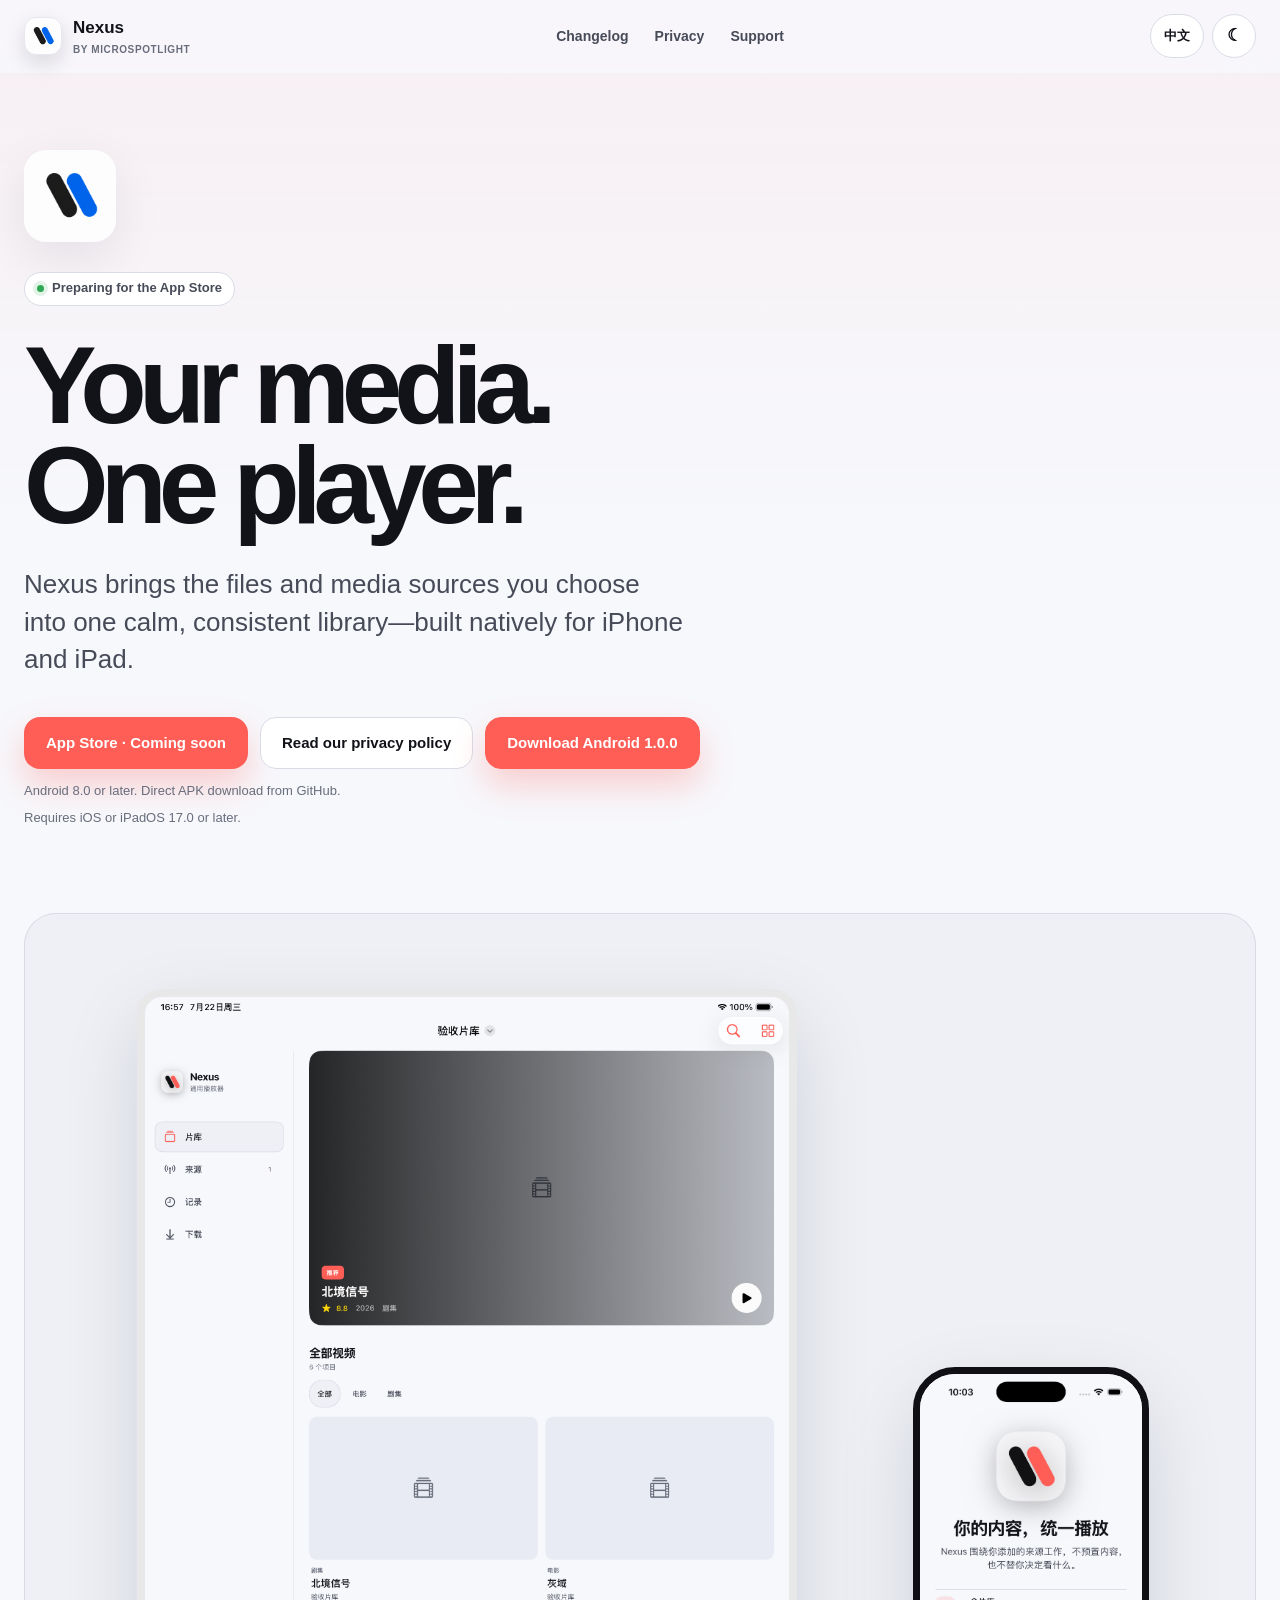
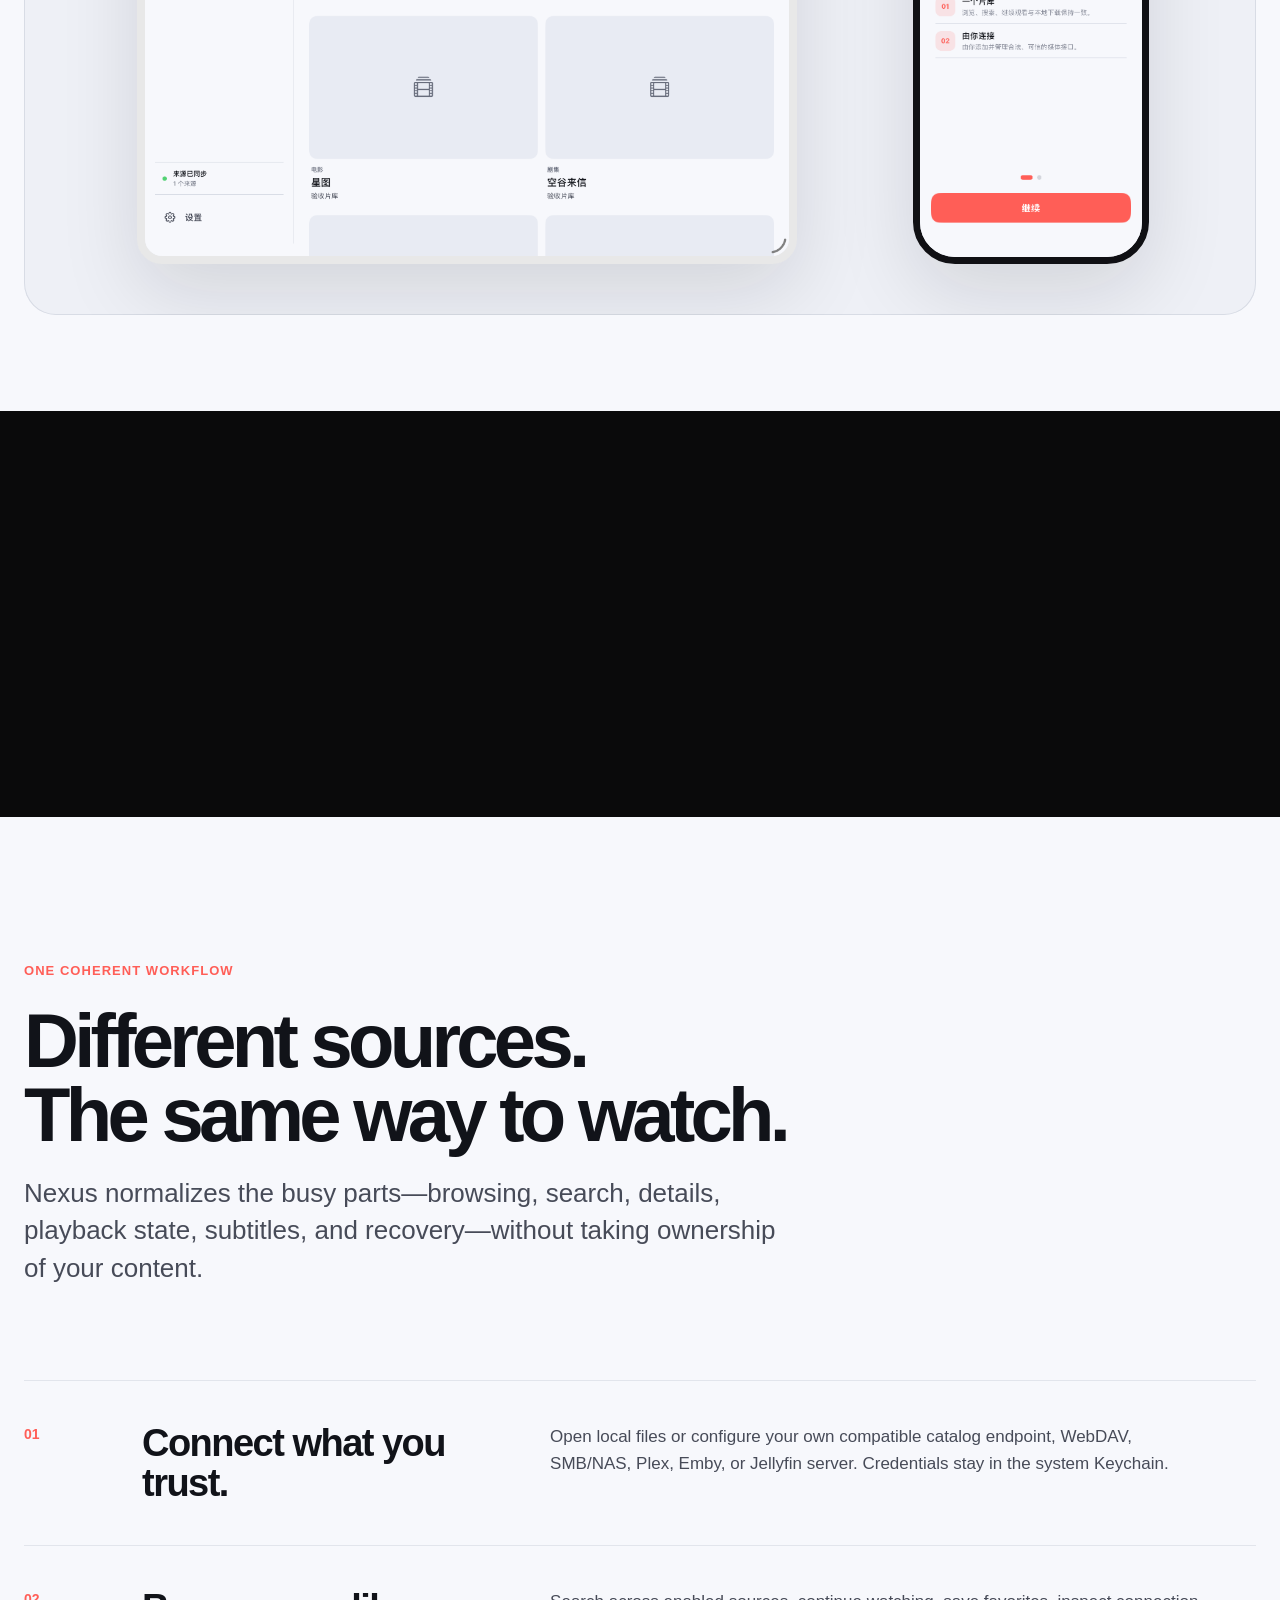
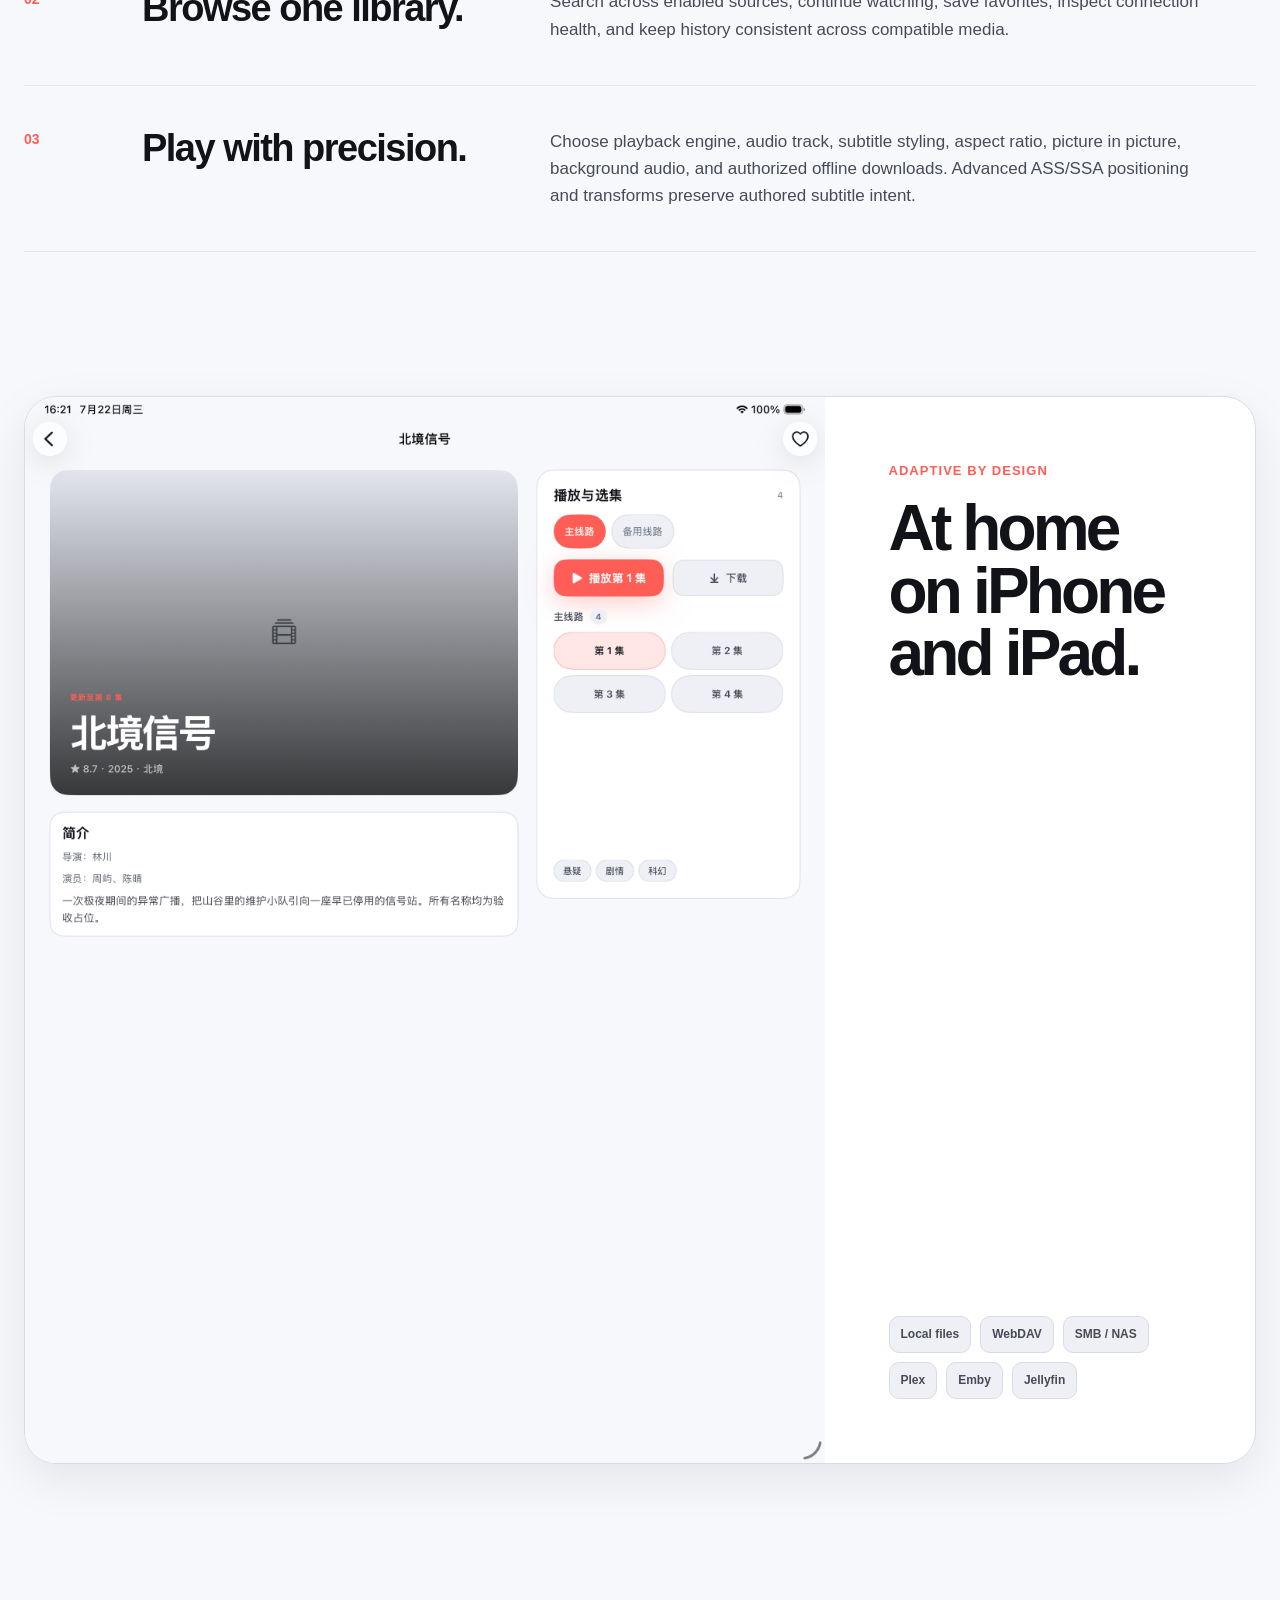
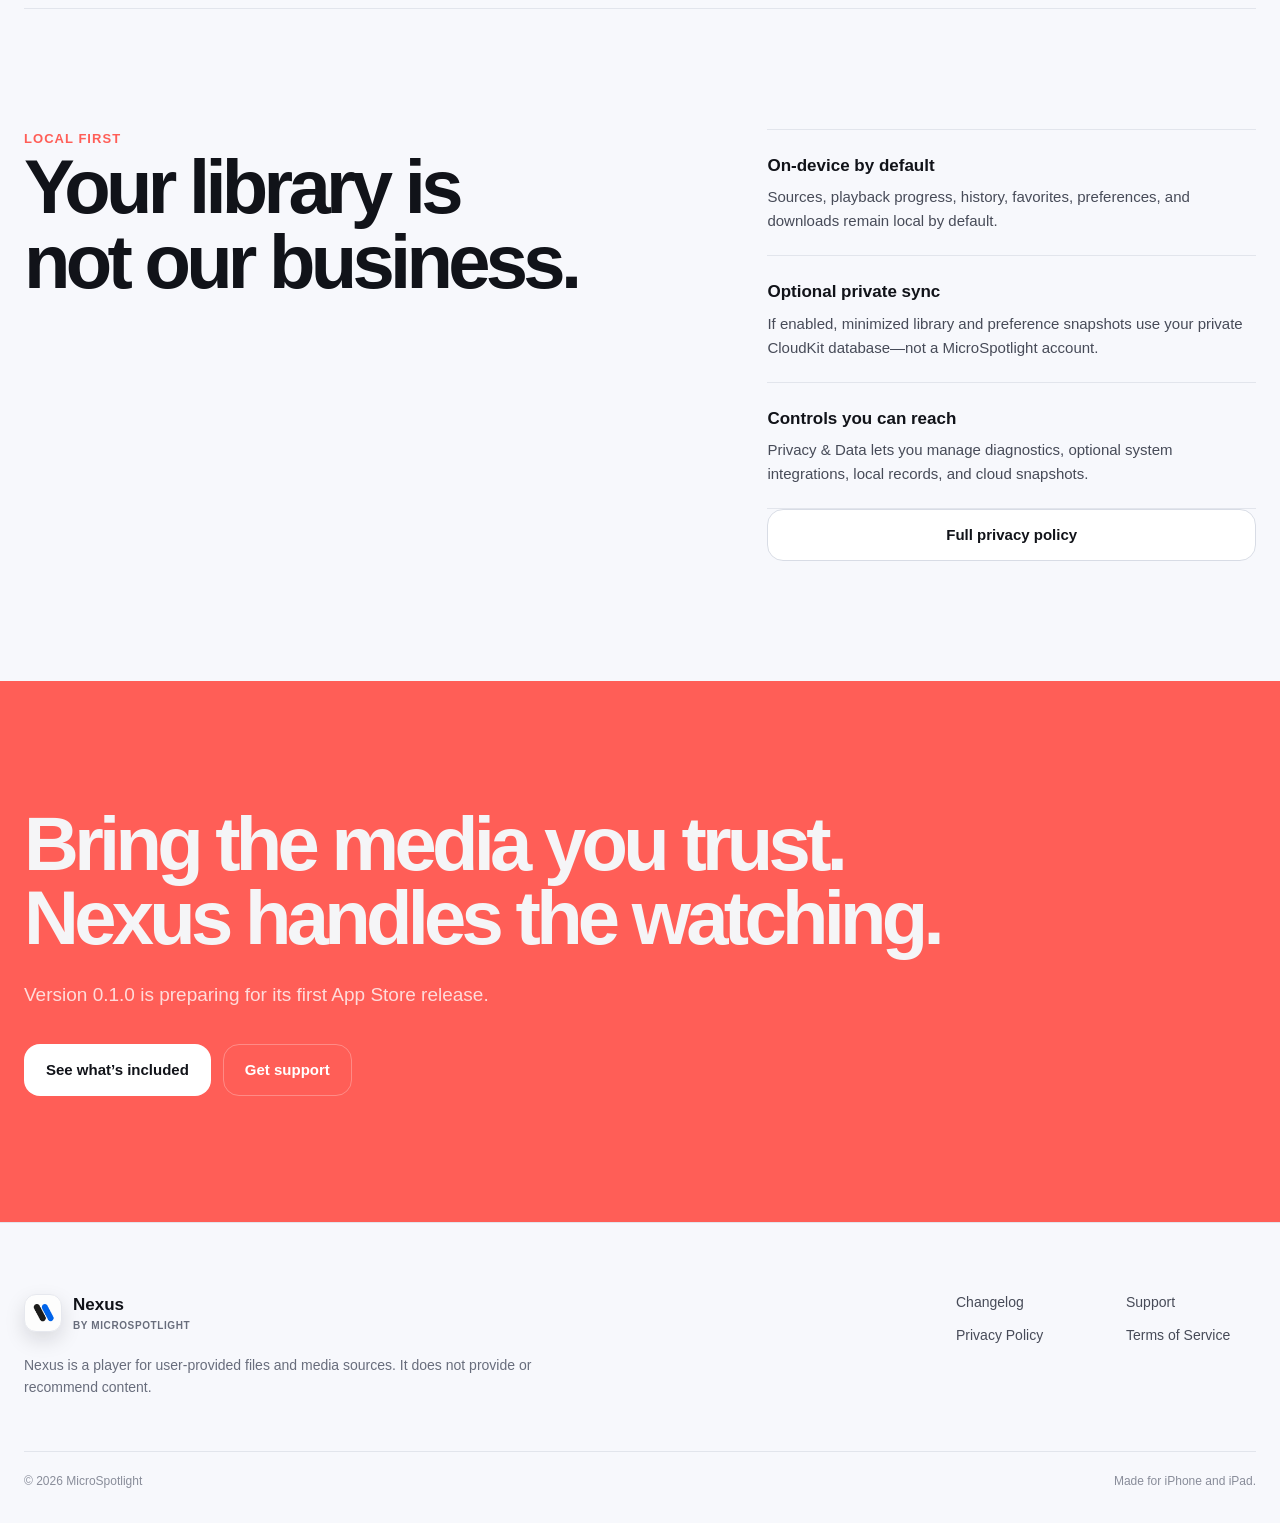
==== index.html @ 0551862b "chore: publish Android 1.0.0" ====
<!doctype html>
<html lang="en" data-language="en">
  <head>
    <meta charset="utf-8" />
    <meta name="viewport" content="width=device-width, initial-scale=1" />
    <meta name="theme-color" content="#f7f8fc" media="(prefers-color-scheme: light)" />
    <meta name="theme-color" content="#0a0a0b" media="(prefers-color-scheme: dark)" />
    <meta name="description" content="Nexus by MicroSpotlight is an iPhone and iPad player for the media sources and files you choose." />
    <meta property="og:title" content="Nexus by MicroSpotlight" />
    <meta property="og:description" content="Your media. One player. Built for iPhone and iPad." />
    <meta property="og:type" content="website" />
    <meta property="og:url" content="https://nexus.microspotlight.team/" />
    <meta property="og:image" content="https://nexus.microspotlight.team/assets/nexus-app-icon-light.png" />
    <link rel="canonical" href="https://nexus.microspotlight.team/" />
    <link rel="icon" type="image/png" sizes="1024x1024" href="./assets/nexus-app-icon-light.png?v=20260807" />
    <link rel="stylesheet" href="./assets/site.css" />
    <title>Nexus by MicroSpotlight — Your media. One player.</title>
    <!--
      Declared system: 88/64/48/32/22/17/15/13 type scale; #F7F8FC and #0A0A0B
      backgrounds; coral #FF5E57 actions; 8px rhythm; continuous 16/24/32px radii;
      real iPhone/iPad UI as the primary asset; app-native editorial sections.
    -->
  </head>
  <body>
    <header class="site-header">
      <div class="header-inner page-shell">
        <a class="brand-link" href="./" aria-label="Nexus home">
          <span class="nexus-mark" aria-hidden="true"></span>
          <span>Nexus<small>by MicroSpotlight</small></span>
        </a>
        <nav class="site-navigation" data-site-navigation aria-label="Main navigation">
          <a href="./changelog/"><span data-lang="en">Changelog</span><span data-lang="zh">变更日志</span></a>
          <a href="./privacy/"><span data-lang="en">Privacy</span><span data-lang="zh">隐私政策</span></a>
          <a href="./support/"><span data-lang="en">Support</span><span data-lang="zh">技术支持</span></a>
        </nav>
        <div class="header-actions">
          <button class="language-toggle" type="button" data-language-toggle>中文</button>
          <button class="theme-toggle" type="button" data-theme-toggle aria-label="切换到深色主题" aria-pressed="false"><span class="moon" aria-hidden="true">☾</span><span class="sun" aria-hidden="true">☀</span></button>
          <button class="menu-toggle" type="button" data-menu-toggle aria-label="Open navigation" aria-expanded="false"><span></span></button>
        </div>
      </div>
    </header>

    <main>
      <section class="hero page-shell">
        <div class="hero-copy" data-reveal>
          <picture>
            <img class="hero-icon hero-icon-light" src="./assets/nexus-app-icon-light.png" width="1024" height="1024" alt="Nexus app icon" />
            <img class="hero-icon hero-icon-dark" src="./assets/nexus-app-icon-dark.png" width="1024" height="1024" alt="" aria-hidden="true" />
          </picture>
          <span class="status-pill"><span data-lang="en">Preparing for the App Store</span><span data-lang="zh">正在准备 App Store 首发</span></span>
          <h1 class="display-title"><span data-lang="en">Your media.<br />One player.</span><span data-lang="zh">你的内容，<br />统一播放。</span></h1>
          <p class="lede">
            <span data-lang="en">Nexus brings the files and media sources you choose into one calm, consistent library—built natively for iPhone and iPad.</span>
            <span data-lang="zh">Nexus 把你选择的文件和媒体来源整理进一个安静、统一的片库，为 iPhone 与 iPad 原生打造。</span>
          </p>
          <div class="hero-actions">
            <span class="button primary pending"><span data-lang="en">App Store · Coming soon</span><span data-lang="zh">App Store · 即将推出</span></span>
            <a class="button secondary" href="./privacy/"><span data-lang="en">Read our privacy policy</span><span data-lang="zh">阅读隐私政策</span></a>
            <!-- android-download:start -->
            <a class="button secondary" data-android-download data-download-state="available" href="https://github.com/MicroSpotlight/nexus-website/releases/download/android-v1.0.0/Nexus-Android.apk"><span data-lang="en">Download Android 1.0.0</span><span data-lang="zh">Android 1.0.0 下载</span></a>
            <span class="hero-note" data-android-download-note><span data-lang="en">Android 8.0 or later. Direct APK download from GitHub.</span><span data-lang="zh">需要 Android 8.0 或更高版本，通过 GitHub 直接下载 APK。</span></span>
            <!-- android-download:end -->
            <span class="hero-note"><span data-lang="en">Requires iOS or iPadOS 17.0 or later.</span><span data-lang="zh">需要 iOS 或 iPadOS 17.0 及以上版本。</span></span>
          </div>
        </div>

        <div class="product-stage" data-reveal>
          <img class="ipad-shot" src="./assets/nexus-library-ipad.png" width="2064" height="2752" alt="Nexus unified library on iPad" fetchpriority="high" />
          <img class="iphone-shot" src="./assets/nexus-onboarding-iphone.png" width="1206" height="2622" alt="Nexus onboarding on iPhone" fetchpriority="high" />
        </div>
      </section>

      <section class="boundary-band">
        <div class="boundary-grid page-shell" data-reveal>
          <div>
            <p class="eyebrow"><span data-lang="en">The important boundary</span><span data-lang="zh">明确的产品边界</span></p>
            <h2 class="section-title"><span data-lang="en">A player, not a content service.</span><span data-lang="zh">只做播放器，<br />不做内容服务。</span></h2>
          </div>
          <div class="boundary-note">
            <strong><span data-lang="en">You decide what to connect.</span><span data-lang="zh">连接什么，由你决定。</span></strong>
            <p><span data-lang="en">Nexus includes no built-in catalog, recommended source list, account, cookie, token, or hidden endpoint. Add only media and services you are authorized to access.</span><span data-lang="zh">Nexus 不内置片库、推荐源列表、账号、Cookie、Token 或隐藏接口。请只添加你有权访问的媒体与服务。</span></p>
          </div>
        </div>
      </section>

      <section class="narrative page-shell">
        <header class="narrative-head" data-reveal>
          <p class="eyebrow"><span data-lang="en">One coherent workflow</span><span data-lang="zh">一套连贯体验</span></p>
          <h2 class="section-title"><span data-lang="en">Different sources.<br />The same way to watch.</span><span data-lang="zh">来源可以不同，<br />观看方式始终一致。</span></h2>
          <p class="lede"><span data-lang="en">Nexus normalizes the busy parts—browsing, search, details, playback state, subtitles, and recovery—without taking ownership of your content.</span><span data-lang="zh">Nexus 统一浏览、搜索、详情、播放状态、字幕和故障恢复，却始终不接管你的内容。</span></p>
        </header>

        <div class="feature-ledger">
          <article class="feature-row" data-reveal>
            <span class="feature-number">01</span>
            <h3><span data-lang="en">Connect what you trust.</span><span data-lang="zh">连接你信任的来源。</span></h3>
            <p><span data-lang="en">Open local files or configure your own compatible catalog endpoint, WebDAV, SMB/NAS, Plex, Emby, or Jellyfin server. Credentials stay in the system Keychain.</span><span data-lang="zh">打开本机文件，或配置你自己的兼容内容接口、WebDAV、SMB/NAS、Plex、Emby 与 Jellyfin 服务。凭据保存在系统钥匙串中。</span></p>
          </article>
          <article class="feature-row" data-reveal>
            <span class="feature-number">02</span>
            <h3><span data-lang="en">Browse one library.</span><span data-lang="zh">浏览一个统一片库。</span></h3>
            <p><span data-lang="en">Search across enabled sources, continue watching, save favorites, inspect connection health, and keep history consistent across compatible media.</span><span data-lang="zh">跨已启用来源搜索，继续观看、收藏内容、查看连接健康状态，并为兼容媒体保持一致的观看记录。</span></p>
          </article>
          <article class="feature-row" data-reveal>
            <span class="feature-number">03</span>
            <h3><span data-lang="en">Play with precision.</span><span data-lang="zh">精确播放每一帧。</span></h3>
            <p><span data-lang="en">Choose playback engine, audio track, subtitle styling, aspect ratio, picture in picture, background audio, and authorized offline downloads. Advanced ASS/SSA positioning and transforms preserve authored subtitle intent.</span><span data-lang="zh">选择播放引擎、音轨、字幕样式、画面比例、画中画、后台音频和经授权的离线下载；高级 ASS/SSA 定位与变换尽量保留字幕作者的原始表达。</span></p>
          </article>
        </div>
      </section>

      <section class="device-section page-shell">
        <div class="device-frame" data-reveal>
          <figure><img src="./assets/nexus-detail-ipad.png" width="2064" height="2752" loading="lazy" alt="Nexus media details and episode selection on iPad" /></figure>
          <div class="device-copy">
            <div>
              <p class="eyebrow"><span data-lang="en">Adaptive by design</span><span data-lang="zh">为每块屏幕适配</span></p>
              <h2><span data-lang="en">At home on iPhone and iPad.</span><span data-lang="zh">在 iPhone 与 iPad 上，都恰到好处。</span></h2>
            </div>
            <div class="source-list" aria-label="Compatible source types">
              <span>Local files</span><span>WebDAV</span><span>SMB / NAS</span><span>Plex</span><span>Emby</span><span>Jellyfin</span>
            </div>
          </div>
        </div>
      </section>

      <section class="privacy-section page-shell">
        <div class="privacy-layout">
          <div data-reveal>
            <p class="eyebrow"><span data-lang="en">Local first</span><span data-lang="zh">本地优先</span></p>
            <h2 class="section-title"><span data-lang="en">Your library is not our business.</span><span data-lang="zh">你的片库，<br />不是我们的生意。</span></h2>
          </div>
          <div class="privacy-points" data-reveal>
            <article class="privacy-point">
              <strong><span data-lang="en">On-device by default</span><span data-lang="zh">默认保存在设备上</span></strong>
              <p><span data-lang="en">Sources, playback progress, history, favorites, preferences, and downloads remain local by default.</span><span data-lang="zh">来源、播放进度、记录、收藏、偏好与下载默认保存在本机。</span></p>
            </article>
            <article class="privacy-point">
              <strong><span data-lang="en">Optional private sync</span><span data-lang="zh">可选的私有同步</span></strong>
              <p><span data-lang="en">If enabled, minimized library and preference snapshots use your private CloudKit database—not a MicroSpotlight account.</span><span data-lang="zh">启用后，最小化片库与偏好快照进入你的私有 CloudKit 数据库，而不是 MicroSpotlight 账号。</span></p>
            </article>
            <article class="privacy-point">
              <strong><span data-lang="en">Controls you can reach</span><span data-lang="zh">随时可用的控制项</span></strong>
              <p><span data-lang="en">Privacy & Data lets you manage diagnostics, optional system integrations, local records, and cloud snapshots.</span><span data-lang="zh">“隐私与数据”可管理诊断、可选系统集成、本地记录与云端快照。</span></p>
            </article>
            <a class="button secondary" href="./privacy/"><span data-lang="en">Full privacy policy</span><span data-lang="zh">查看完整隐私政策</span></a>
          </div>
        </div>
      </section>

      <section class="final-cta">
        <div class="page-shell" data-reveal>
          <h2 class="section-title"><span data-lang="en">Bring the media you trust. Nexus handles the watching.</span><span data-lang="zh">带上你信任的内容，<br />把观看交给 Nexus。</span></h2>
          <p><span data-lang="en">Version 0.1.0 is preparing for its first App Store release.</span><span data-lang="zh">0.1.0 正在准备首次 App Store 上架。</span></p>
          <div class="button-row">
            <a class="button primary" href="./changelog/"><span data-lang="en">See what’s included</span><span data-lang="zh">查看首发内容</span></a>
            <a class="button secondary" href="./support/"><span data-lang="en">Get support</span><span data-lang="zh">获取技术支持</span></a>
          </div>
        </div>
      </section>
    </main>

    <footer class="site-footer">
      <div class="page-shell">
        <div class="footer-grid">
          <div class="footer-statement">
            <a class="brand-link" href="./"><span class="nexus-mark" aria-hidden="true"></span><span>Nexus<small>by MicroSpotlight</small></span></a>
            <p><span data-lang="en">Nexus is a player for user-provided files and media sources. It does not provide or recommend content.</span><span data-lang="zh">Nexus 是面向用户自有文件与自填媒体来源的播放器，不提供或推荐内容。</span></p>
          </div>
          <nav class="footer-links" aria-label="Footer navigation">
            <a href="./changelog/"><span data-lang="en">Changelog</span><span data-lang="zh">变更日志</span></a>
            <a href="./support/"><span data-lang="en">Support</span><span data-lang="zh">技术支持</span></a>
            <a href="./privacy/"><span data-lang="en">Privacy Policy</span><span data-lang="zh">隐私政策</span></a>
            <a href="./terms/"><span data-lang="en">Terms of Service</span><span data-lang="zh">服务条款</span></a>
          </nav>
        </div>
        <div class="footer-bottom"><span>© <span data-current-year>2026</span> MicroSpotlight</span><span><span data-lang="en">Made for iPhone and iPad.</span><span data-lang="zh">为 iPhone 与 iPad 打造。</span></span></div>
      </div>
    </footer>
    <script src="./assets/site.js" defer></script>
  </body>
</html>
---- assets/site.css ----
@layer reset, tokens, base, components, pages, utilities;

@layer reset {
  *, *::before, *::after { box-sizing: border-box; }
  html { scroll-behavior: smooth; }
  body, h1, h2, h3, p, ul, ol, figure, blockquote { margin: 0; }
  img { display: block; max-width: 100%; }
  button, input, textarea { font: inherit; }
  button, a { -webkit-tap-highlight-color: transparent; }
}

@layer tokens {
  :root {
    color-scheme: light dark;
    --accent: #ff5e57;
    --accent-strong: #e54842;
    --accent-soft: #ffe3e1;
    --background: #f7f8fc;
    --panel: #ffffff;
    --panel-strong: #eef0f6;
    --ink: #111319;
    --secondary: #474b58;
    --muted: #686d7c;
    --subtle: #898d9a;
    --border: #d8dce5;
    --separator: #e2e5ec;
    --success: #30a853;
    --shadow: 0 28px 80px rgb(17 19 25 / 12%);
    --shadow-soft: 0 16px 48px rgb(17 19 25 / 8%);
    --page: min(1240px, calc(100vw - 48px));
    --reading: 760px;
    --radius-s: 12px;
    --radius-m: 16px;
    --radius-l: 24px;
    --radius-xl: 32px;
    --ease: cubic-bezier(.2, .8, .2, 1);
  }

  @media (prefers-color-scheme: dark) {
    :root {
      --accent: #ff6b65;
      --accent-strong: #ff827d;
      --accent-soft: #3c1f20;
      --background: #0a0a0b;
      --panel: #141416;
      --panel-strong: #1c1c1f;
      --ink: #f5f5f7;
      --secondary: #a5a5aa;
      --muted: #8b8b91;
      --subtle: #717176;
      --border: rgb(255 255 255 / 9%);
      --separator: rgb(255 255 255 / 6%);
      --success: #52d273;
      --shadow: 0 30px 100px rgb(0 0 0 / 38%);
      --shadow-soft: 0 18px 60px rgb(0 0 0 / 24%);
    }
  }

  :root[data-theme="light"] {
    color-scheme: light;
    --accent: #ff5e57; --accent-strong: #e54842; --accent-soft: #ffe3e1;
    --background: #f7f8fc; --panel: #ffffff; --panel-strong: #eef0f6;
    --ink: #111319; --secondary: #474b58; --muted: #686d7c; --subtle: #898d9a;
    --border: #d8dce5; --separator: #e2e5ec; --success: #30a853;
    --shadow: 0 28px 80px rgb(17 19 25 / 12%); --shadow-soft: 0 16px 48px rgb(17 19 25 / 8%);
  }

  :root[data-theme="dark"] {
    color-scheme: dark;
    --accent: #ff6b65; --accent-strong: #ff827d; --accent-soft: #3c1f20;
    --background: #0a0a0b; --panel: #141416; --panel-strong: #1c1c1f;
    --ink: #f5f5f7; --secondary: #a5a5aa; --muted: #8b8b91; --subtle: #717176;
    --border: rgb(255 255 255 / 9%); --separator: rgb(255 255 255 / 6%); --success: #52d273;
    --shadow: 0 30px 100px rgb(0 0 0 / 38%); --shadow-soft: 0 18px 60px rgb(0 0 0 / 24%);
  }
}

@layer base {
  body {
    min-width: 320px;
    color: var(--ink);
    background: var(--background);
    font-family: -apple-system, BlinkMacSystemFont, "SF Pro Text", "PingFang SC", "Helvetica Neue", sans-serif;
    font-size: 17px;
    line-height: 1.6;
    text-rendering: optimizeLegibility;
  }

  body::before {
    position: fixed;
    inset: 0 0 auto;
    z-index: -1;
    height: 520px;
    background: linear-gradient(180deg, color-mix(in oklab, var(--accent), transparent 94%), transparent);
    content: "";
    pointer-events: none;
  }

  a { color: inherit; text-decoration-thickness: 1px; text-underline-offset: .2em; }
  button { color: inherit; border: 0; cursor: pointer; }
  :focus-visible { outline: 3px solid color-mix(in oklab, var(--accent), white 15%); outline-offset: 3px; }
  ::selection { color: #111319; background: #ffc1bd; }

  [data-lang] { display: none; }
  html[data-language="en"] [data-lang="en"],
  html[data-language="zh"] [data-lang="zh"] { display: revert; }

  .page-shell { width: var(--page); margin-inline: auto; }
  .reading-shell { width: min(var(--reading), calc(100vw - 48px)); margin-inline: auto; }
}

@layer components {
  .site-header {
    position: sticky;
    top: 0;
    z-index: 40;
    border-bottom: 1px solid transparent;
    background: color-mix(in oklab, var(--background), transparent 12%);
    backdrop-filter: blur(24px) saturate(140%);
  }

  .header-inner {
    display: grid;
    grid-template-columns: auto 1fr auto;
    align-items: center;
    min-height: 72px;
    gap: 28px;
  }

  .brand-link { display: inline-flex; align-items: center; gap: 11px; font-size: 17px; font-weight: 750; text-decoration: none; }
  .brand-link small { display: block; color: var(--muted); font-size: 10px; font-weight: 600; letter-spacing: .06em; text-transform: uppercase; }

  .nexus-mark {
    position: relative;
    display: inline-block;
    width: 38px;
    height: 38px;
    flex: 0 0 auto;
    overflow: hidden;
    border: 1px solid color-mix(in oklab, var(--border), white 35%);
    border-radius: 12px;
    background: #f5f5f7 url("./nexus-app-icon-light.png") center / cover no-repeat;
    box-shadow: 0 8px 20px rgb(17 19 25 / 13%);
  }

  :root[data-theme="dark"] .nexus-mark { background-image: url("./nexus-app-icon-dark.png"); }

  .site-navigation { display: flex; align-items: center; justify-content: center; gap: 26px; }
  .site-navigation a { color: var(--secondary); font-size: 14px; font-weight: 600; text-decoration: none; transition: color 180ms var(--ease); }
  .site-navigation a:hover, .site-navigation a[aria-current="page"] { color: var(--ink); }

  .header-actions { display: flex; align-items: center; gap: 8px; }
  .language-toggle, .theme-toggle, .menu-toggle {
    display: grid;
    min-width: 44px;
    height: 44px;
    place-items: center;
    padding-inline: 13px;
    border: 1px solid var(--border);
    border-radius: 999px;
    background: var(--panel);
    font-size: 13px;
    font-weight: 700;
  }
  .theme-toggle { width: 44px; padding: 0; font-size: 17px; }
  .theme-toggle .sun { display: none; }
  :root[data-theme="dark"] .theme-toggle .sun { display: inline; }
  :root[data-theme="dark"] .theme-toggle .moon { display: none; }
  .menu-toggle { display: none; width: 44px; padding: 0; }
  .menu-toggle span, .menu-toggle::before, .menu-toggle::after { width: 17px; height: 1.5px; border-radius: 2px; background: currentColor; content: ""; }
  .menu-toggle { align-content: center; gap: 4px; }

  .eyebrow { color: var(--accent); font-size: 13px; font-weight: 760; letter-spacing: .08em; text-transform: uppercase; }
  .display-title { max-width: 1020px; font-size: clamp(54px, 8.5vw, 112px); line-height: .92; letter-spacing: -.075em; text-wrap: balance; }
  .section-title { max-width: 900px; font-size: clamp(42px, 6vw, 76px); line-height: .98; letter-spacing: -.062em; text-wrap: balance; }
  .page-title { font-size: clamp(48px, 7vw, 84px); line-height: .96; letter-spacing: -.065em; text-wrap: balance; }
  .lede { max-width: 760px; color: var(--secondary); font-size: clamp(19px, 2.2vw, 26px); line-height: 1.45; text-wrap: pretty; }

  .button-row { display: flex; flex-wrap: wrap; gap: 12px; }
  .button {
    display: inline-flex;
    align-items: center;
    justify-content: center;
    min-height: 52px;
    padding: 0 21px;
    border: 1px solid transparent;
    border-radius: 16px;
    font-size: 15px;
    font-weight: 750;
    text-decoration: none;
    transition: transform 180ms var(--ease), background 180ms var(--ease), border-color 180ms var(--ease);
  }
  .button:hover { transform: translateY(-2px); }
  .button.primary { color: white; background: var(--accent); box-shadow: 0 16px 34px color-mix(in oklab, var(--accent), transparent 72%); }
  .button.primary:hover { background: var(--accent-strong); }
  .button.secondary { border-color: var(--border); background: var(--panel); }
  .button.pending { cursor: default; }
  .button.pending:hover { transform: none; }
  .button[data-download-state="unavailable"] { color: var(--muted); border-style: dashed; background: var(--panel-strong); }
  .button[data-download-state="available"] { color: white; border-color: var(--accent); background: var(--accent); box-shadow: 0 16px 34px color-mix(in oklab, var(--accent), transparent 72%); }
  .button[data-download-state="available"]:hover { border-color: var(--accent-strong); background: var(--accent-strong); }

  .status-pill { display: inline-flex; align-items: center; justify-self: start; min-height: 34px; padding: 0 12px; gap: 8px; border: 1px solid var(--border); border-radius: 999px; color: var(--secondary); background: var(--panel); font-size: 13px; font-weight: 650; }
  .status-pill::before { width: 7px; height: 7px; border-radius: 50%; background: var(--success); content: ""; box-shadow: 0 0 0 4px color-mix(in oklab, var(--success), transparent 86%); }

  .site-footer { padding: 68px 0 32px; border-top: 1px solid var(--separator); }
  .footer-grid { display: grid; grid-template-columns: 1fr auto; align-items: start; gap: 48px; }
  .footer-statement { max-width: 520px; }
  .footer-statement p { margin-top: 14px; color: var(--muted); font-size: 14px; }
  .footer-links { display: grid; grid-template-columns: repeat(2, minmax(130px, 1fr)); gap: 10px 40px; }
  .footer-links a { color: var(--secondary); font-size: 14px; text-decoration: none; }
  .footer-links a:hover { color: var(--ink); }
  .footer-bottom { display: flex; justify-content: space-between; margin-top: 52px; padding-top: 20px; border-top: 1px solid var(--separator); color: var(--subtle); font-size: 12px; }

  html.js [data-reveal] { opacity: 0; transform: translateY(18px); transition: opacity 600ms var(--ease), transform 700ms var(--ease); }
  html.js [data-reveal].is-visible { opacity: 1; transform: none; }
}

@layer pages {
  .hero { padding: clamp(48px, 6vw, 88px) 0 96px; }
  .hero-copy { display: grid; max-width: 1040px; gap: 30px; }
  .hero-icon { width: 92px; height: 92px; border-radius: 22px; box-shadow: var(--shadow-soft); }
  .hero-icon-dark { display: none; }
  :root[data-theme="dark"] .hero-icon-light { display: none; }
  :root[data-theme="dark"] .hero-icon-dark { display: block; }
  .hero-copy .lede { max-width: 690px; }
  .hero-actions { display: flex; align-items: center; flex-wrap: wrap; margin-top: 8px; gap: 12px; }
  .hero-note { flex: 0 0 100%; color: var(--muted); font-size: 13px; }
  .hero-note + .hero-note { margin-top: -6px; }

  /* Hero device system: 12-column stage, one shared bottom baseline, 8px rhythm. */
  .product-stage {
    --stage-floor: clamp(36px, 4vw, 56px);
    position: relative;
    display: grid;
    grid-template-columns: minmax(0, 1fr) minmax(200px, 270px);
    align-items: end;
    min-height: clamp(720px, 62vw, 900px);
    margin-top: 84px;
    padding: clamp(56px, 6vw, 80px) clamp(32px, 7vw, 104px) var(--stage-floor);
    gap: clamp(36px, 6vw, 88px);
    overflow: hidden;
    isolation: isolate;
    border-radius: 32px;
    background: var(--panel-strong);
    box-shadow: inset 0 0 0 1px var(--border);
  }
  .ipad-shot {
    position: relative;
    z-index: 1;
    justify-self: center;
    width: min(100%, 660px);
    height: auto;
    border: 8px solid color-mix(in oklab, var(--panel), black 7%);
    border-radius: 25px;
    background: var(--panel);
    box-shadow: var(--shadow);
  }
  .iphone-shot {
    position: relative;
    z-index: 2;
    justify-self: center;
    width: min(100%, 236px);
    height: auto;
    border: 7px solid #101014;
    border-radius: 42px;
    background: #101014;
    box-shadow: var(--shadow);
  }

  .boundary-band { padding: 118px 0; color: #f5f5f7; background: #0a0a0b; }
  .boundary-grid { display: grid; grid-template-columns: minmax(0, 1.25fr) minmax(280px, .75fr); align-items: end; gap: 72px; }
  .boundary-grid p { color: #a5a5aa; }
  .boundary-note { padding-left: 24px; border-left: 1px solid rgb(255 255 255 / 16%); }
  .boundary-note strong { display: block; margin-bottom: 8px; color: #f5f5f7; font-size: 18px; }

  .narrative { padding: 144px 0; }
  .narrative-head { display: grid; gap: 22px; }
  .feature-ledger { margin-top: 92px; border-top: 1px solid var(--separator); }
  .feature-row { display: grid; grid-template-columns: 90px minmax(230px, .7fr) minmax(0, 1.3fr); padding: 42px 0; gap: 28px; border-bottom: 1px solid var(--separator); }
  .feature-number { color: var(--accent); font-size: 14px; font-weight: 760; }
  .feature-row h3 { font-size: clamp(24px, 3vw, 38px); line-height: 1.06; letter-spacing: -.04em; }
  .feature-row p { max-width: 660px; color: var(--secondary); }

  .device-section { padding: 0 0 144px; }
  .device-frame { display: grid; grid-template-columns: 1.3fr .7fr; align-items: stretch; overflow: hidden; border: 1px solid var(--border); border-radius: 32px; background: var(--panel); box-shadow: var(--shadow-soft); }
  .device-frame figure { min-height: 620px; overflow: hidden; background: var(--panel-strong); }
  .device-frame figure img { width: 100%; height: 100%; object-fit: cover; object-position: top; }
  .device-copy { display: flex; flex-direction: column; justify-content: space-between; padding: clamp(36px, 5vw, 68px); }
  .device-copy h2 { margin-top: 15px; font-size: clamp(40px, 5vw, 66px); line-height: .98; letter-spacing: -.06em; }
  .source-list { display: flex; flex-wrap: wrap; gap: 9px; }
  .source-list span { padding: 8px 11px; border: 1px solid var(--border); border-radius: 10px; color: var(--secondary); background: var(--panel-strong); font-size: 12px; font-weight: 650; }

  .privacy-section { padding: 120px 0; border-top: 1px solid var(--separator); }
  .privacy-layout { display: grid; grid-template-columns: minmax(0, 1fr) minmax(300px, .75fr); gap: 92px; }
  .privacy-points { display: grid; border-top: 1px solid var(--separator); }
  .privacy-point { padding: 22px 0; border-bottom: 1px solid var(--separator); }
  .privacy-point strong { display: block; margin-bottom: 6px; }
  .privacy-point p { color: var(--secondary); font-size: 15px; }

  .final-cta { padding: 126px 0; color: #f5f5f7; background: var(--accent); }
  .final-cta .section-title { max-width: 1000px; }
  .final-cta p { max-width: 640px; margin-top: 24px; color: rgb(255 255 255 / 78%); font-size: 19px; }
  .final-cta .button-row { margin-top: 34px; }
  .final-cta .button.primary { color: #111319; background: white; box-shadow: none; }
  .final-cta .button.secondary { color: white; border-color: rgb(255 255 255 / 28%); background: transparent; }

  .document-hero { padding: 92px 0 56px; }
  .document-hero .eyebrow { margin-bottom: 18px; }
  .document-meta { display: flex; flex-wrap: wrap; margin-top: 26px; gap: 10px 24px; color: var(--muted); font-size: 14px; }

  .legal-document { padding: 36px 0 120px; }
  .legal-document section { padding: 34px 0; border-top: 1px solid var(--separator); }
  .legal-document h2 { margin-bottom: 16px; font-size: 26px; line-height: 1.2; letter-spacing: -.03em; }
  .legal-document h3 { margin: 24px 0 9px; font-size: 18px; }
  .legal-document p, .legal-document li { color: var(--secondary); font-size: 16px; }
  .legal-document p + p { margin-top: 14px; }
  .legal-document ul, .legal-document ol { display: grid; margin: 15px 0 0; padding-left: 1.3em; gap: 9px; }
  .legal-document a { color: var(--accent-strong); }
  .notice { margin-bottom: 42px; padding: 18px 20px; border: 1px solid var(--border); border-radius: 16px; color: var(--secondary); background: var(--panel); font-size: 14px; }

  .release-list { padding: 24px 0 120px; }
  .release { display: grid; grid-template-columns: 190px 1fr; padding: 48px 0; gap: 48px; border-top: 1px solid var(--separator); }
  .release-version { font-size: 30px; font-weight: 780; letter-spacing: -.04em; }
  .release-state { display: block; margin-top: 6px; color: var(--accent); font-size: 12px; font-weight: 750; letter-spacing: .06em; text-transform: uppercase; }
  .release h2 { font-size: 30px; letter-spacing: -.035em; }
  .release ul { display: grid; margin: 20px 0 0; padding-left: 1.2em; gap: 10px; color: var(--secondary); }

  .support-grid { display: grid; grid-template-columns: minmax(0, 1fr) minmax(300px, .55fr); padding: 28px 0 120px; gap: 64px; }
  .support-main { border-top: 1px solid var(--separator); }
  .faq { padding: 28px 0; border-bottom: 1px solid var(--separator); }
  .faq h2 { margin-bottom: 10px; font-size: 22px; letter-spacing: -.025em; }
  .faq p, .faq li { color: var(--secondary); font-size: 15px; }
  .faq ul { display: grid; margin-top: 12px; padding-left: 1.2em; gap: 7px; }
  .support-panel { position: sticky; top: 104px; align-self: start; padding: 28px; border: 1px solid var(--border); border-radius: 24px; background: var(--panel); box-shadow: var(--shadow-soft); }
  .support-panel h2 { font-size: 24px; letter-spacing: -.035em; }
  .support-panel p { margin: 12px 0 22px; color: var(--secondary); font-size: 14px; }
  .support-panel .button { width: 100%; }
  .support-warning { margin-top: 18px; color: var(--muted); font-size: 12px; }

  .direction-canvas { width: min(1480px, calc(100vw - 48px)); margin: 0 auto; padding: 64px 0 120px; }
  .direction-intro { max-width: 820px; margin-bottom: 52px; }
  .direction-intro h1 { margin: 16px 0 18px; }
  .direction-grid { display: grid; grid-template-columns: repeat(3, minmax(0, 1fr)); gap: 18px; }
  .direction { min-height: 620px; overflow: hidden; border: 1px solid var(--border); border-radius: 24px; background: var(--panel); }
  .direction-label { padding: 20px; border-bottom: 1px solid var(--separator); }
  .direction-label strong { display: block; font-size: 13px; letter-spacing: .04em; text-transform: uppercase; }
  .direction-label p { margin-top: 5px; color: var(--muted); font-size: 12px; }
  .direction-body { min-height: 530px; padding: 30px; }
  .direction-body h2 { margin: 22px 0 16px; font-size: clamp(36px, 4vw, 62px); line-height: .94; letter-spacing: -.06em; }
  .direction-body p { color: var(--secondary); font-size: 14px; }
  .direction-a .mini-shot { width: 70%; margin: 42px auto 0; border: 5px solid #111; border-radius: 24px; box-shadow: var(--shadow-soft); }
  .direction-b { color: #f5f5f7; background: #0a0a0b; }
  .direction-b .direction-label { border-color: rgb(255 255 255 / 10%); }
  .direction-b .direction-body p { color: #a5a5aa; }
  .direction-b .signal { display: grid; margin-top: 50px; gap: 9px; }
  .direction-b .signal span { display: block; height: 1px; background: rgb(255 255 255 / 20%); }
  .direction-b .signal span:nth-child(2) { width: 74%; background: var(--accent); }
  .direction-b .signal span:nth-child(3) { width: 42%; }
  .direction-c .route { display: grid; margin-top: 42px; }
  .direction-c .route span { padding: 18px 0; border-bottom: 1px solid var(--separator); font-size: 13px; font-weight: 700; }
  .direction-c .route span::before { margin-right: 12px; color: var(--accent); content: attr(data-index); }
}

@layer utilities {
  .screen-reader-only { position: absolute; width: 1px; height: 1px; overflow: hidden; clip: rect(0 0 0 0); white-space: nowrap; }

  @media (max-width: 920px) {
    :root { --page: min(100% - 36px, 760px); }
    .header-inner { grid-template-columns: 1fr auto; }
    .menu-toggle { display: grid; }
    .site-navigation {
      position: absolute;
      top: 64px;
      right: 18px;
      display: none;
      width: min(290px, calc(100vw - 36px));
      padding: 12px;
      align-items: stretch;
      border: 1px solid var(--border);
      border-radius: 18px;
      background: var(--panel);
      box-shadow: var(--shadow-soft);
    }
    .site-navigation.is-open { display: grid; }
    .site-navigation a { min-height: 44px; padding: 10px 12px; border-radius: 10px; }
    .site-navigation a:hover { background: var(--panel-strong); }
    .header-actions { grid-column: 2; grid-row: 1; }
    .boundary-grid, .privacy-layout, .device-frame, .support-grid { grid-template-columns: 1fr; }
    .boundary-grid { align-items: start; gap: 48px; }
    .boundary-note { padding: 24px 0 0; border-top: 1px solid rgb(255 255 255 / 16%); border-left: 0; }
    .device-frame figure { min-height: 480px; }
    .device-copy { min-height: 480px; }
    .support-panel { position: static; }
    .direction-grid { grid-template-columns: 1fr; }
    .direction { min-height: auto; }
    .direction-body { min-height: 480px; }
  }

  @media (max-width: 640px) {
    :root { --page: calc(100vw - 28px); }
    .header-inner { min-height: 64px; }
    .brand-link small { display: none; }
    .hero { padding-top: 64px; }
    .hero-actions .button { width: 100%; }
    .display-title { font-size: clamp(50px, 15vw, 72px); }
    .product-stage { --stage-floor: 24px; grid-template-columns: 1fr; align-items: center; min-height: 680px; margin-top: 56px; padding: 40px 20px var(--stage-floor); border-radius: 24px; gap: 18px; }
    .ipad-shot { width: min(86%, 450px); border-width: 5px; border-radius: 18px; }
    .iphone-shot { justify-self: end; width: min(38%, 165px); margin-right: 7%; border-width: 5px; border-radius: 30px; }
    .boundary-band, .narrative, .privacy-section { padding: 88px 0; }
    .feature-row { grid-template-columns: 48px 1fr; padding: 30px 0; gap: 18px; }
    .feature-row p { grid-column: 2; }
    .device-frame figure { min-height: 390px; }
    .device-frame figure img { object-position: top center; }
    .device-copy { min-height: 420px; }
    .footer-grid { grid-template-columns: 1fr; gap: 36px; }
    .footer-bottom { display: grid; gap: 8px; }
    .release { grid-template-columns: 1fr; gap: 18px; }
    .direction-canvas { width: calc(100vw - 28px); padding-top: 44px; }
  }

  @media (prefers-reduced-motion: reduce) {
    html { scroll-behavior: auto; }
    *, *::before, *::after { animation-duration: .01ms !important; animation-iteration-count: 1 !important; transition-duration: .01ms !important; }
    html.js [data-reveal] { opacity: 1; transform: none; }
  }
}
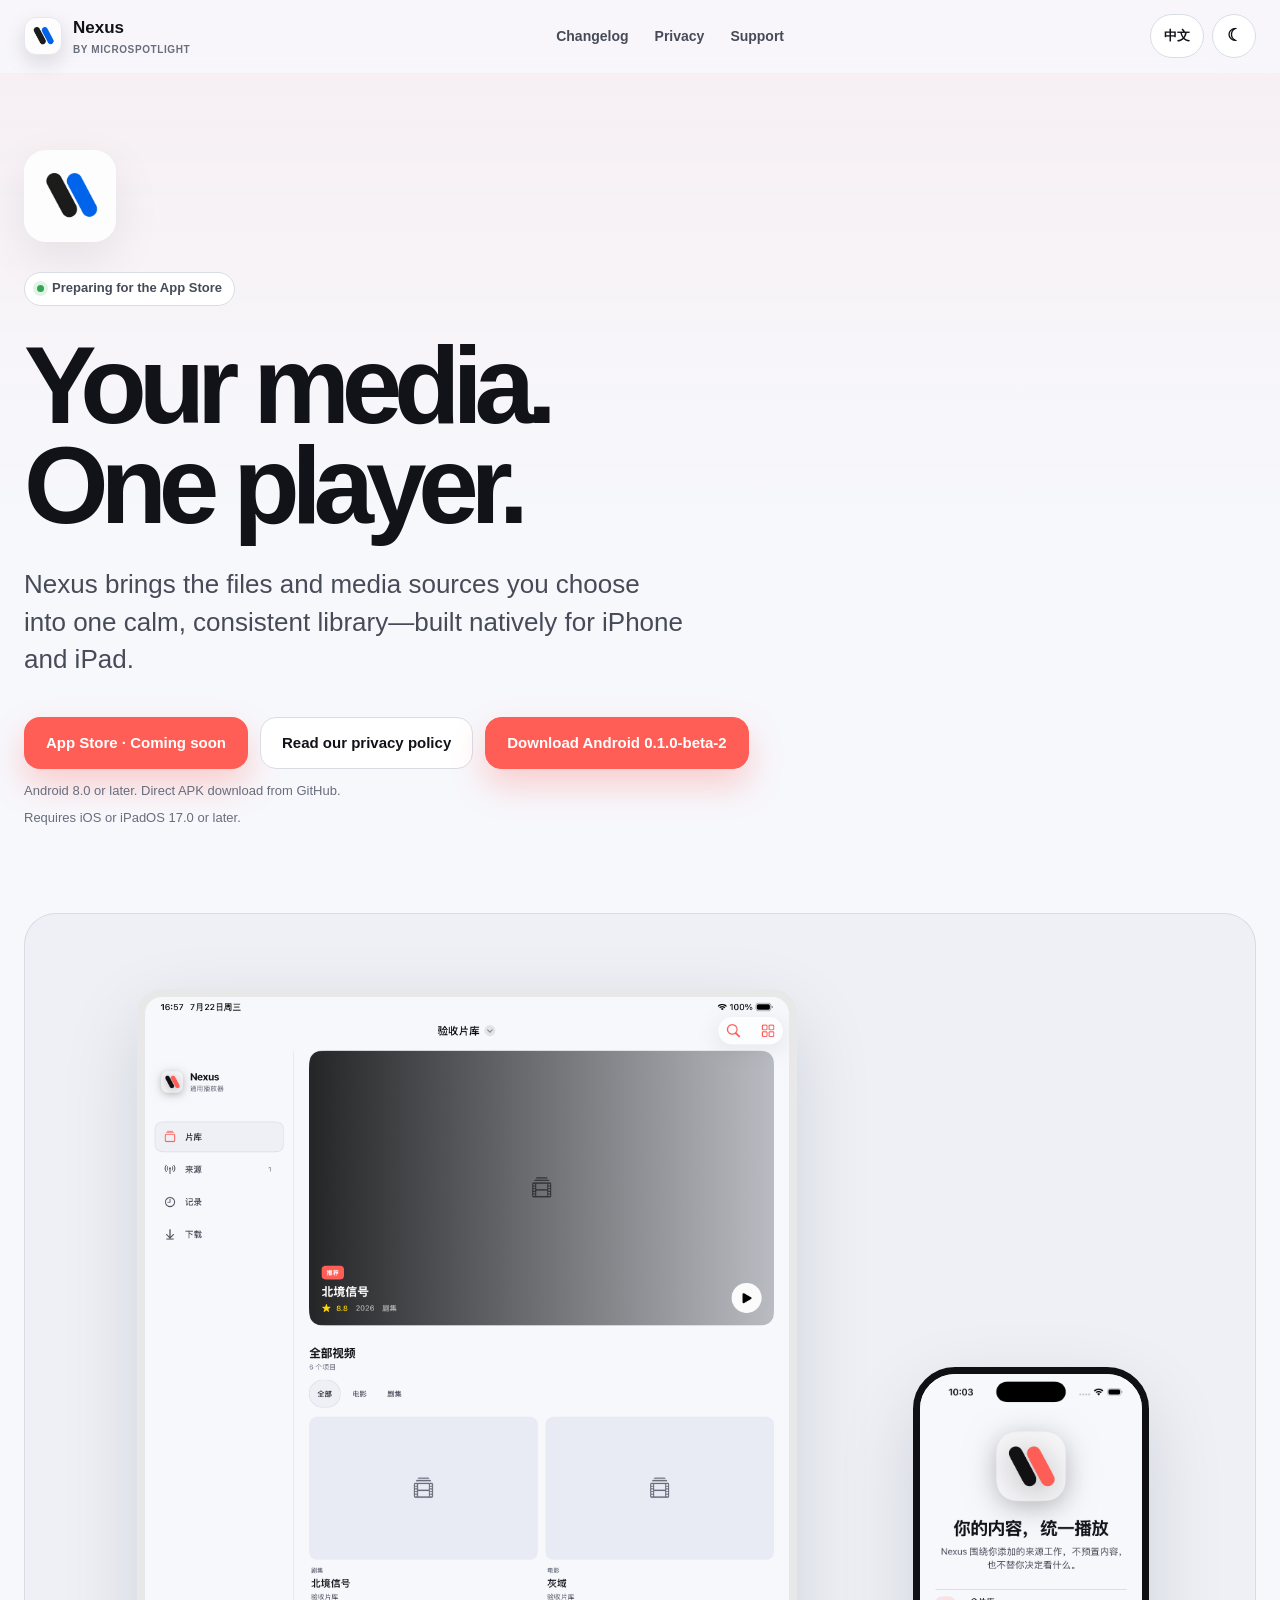
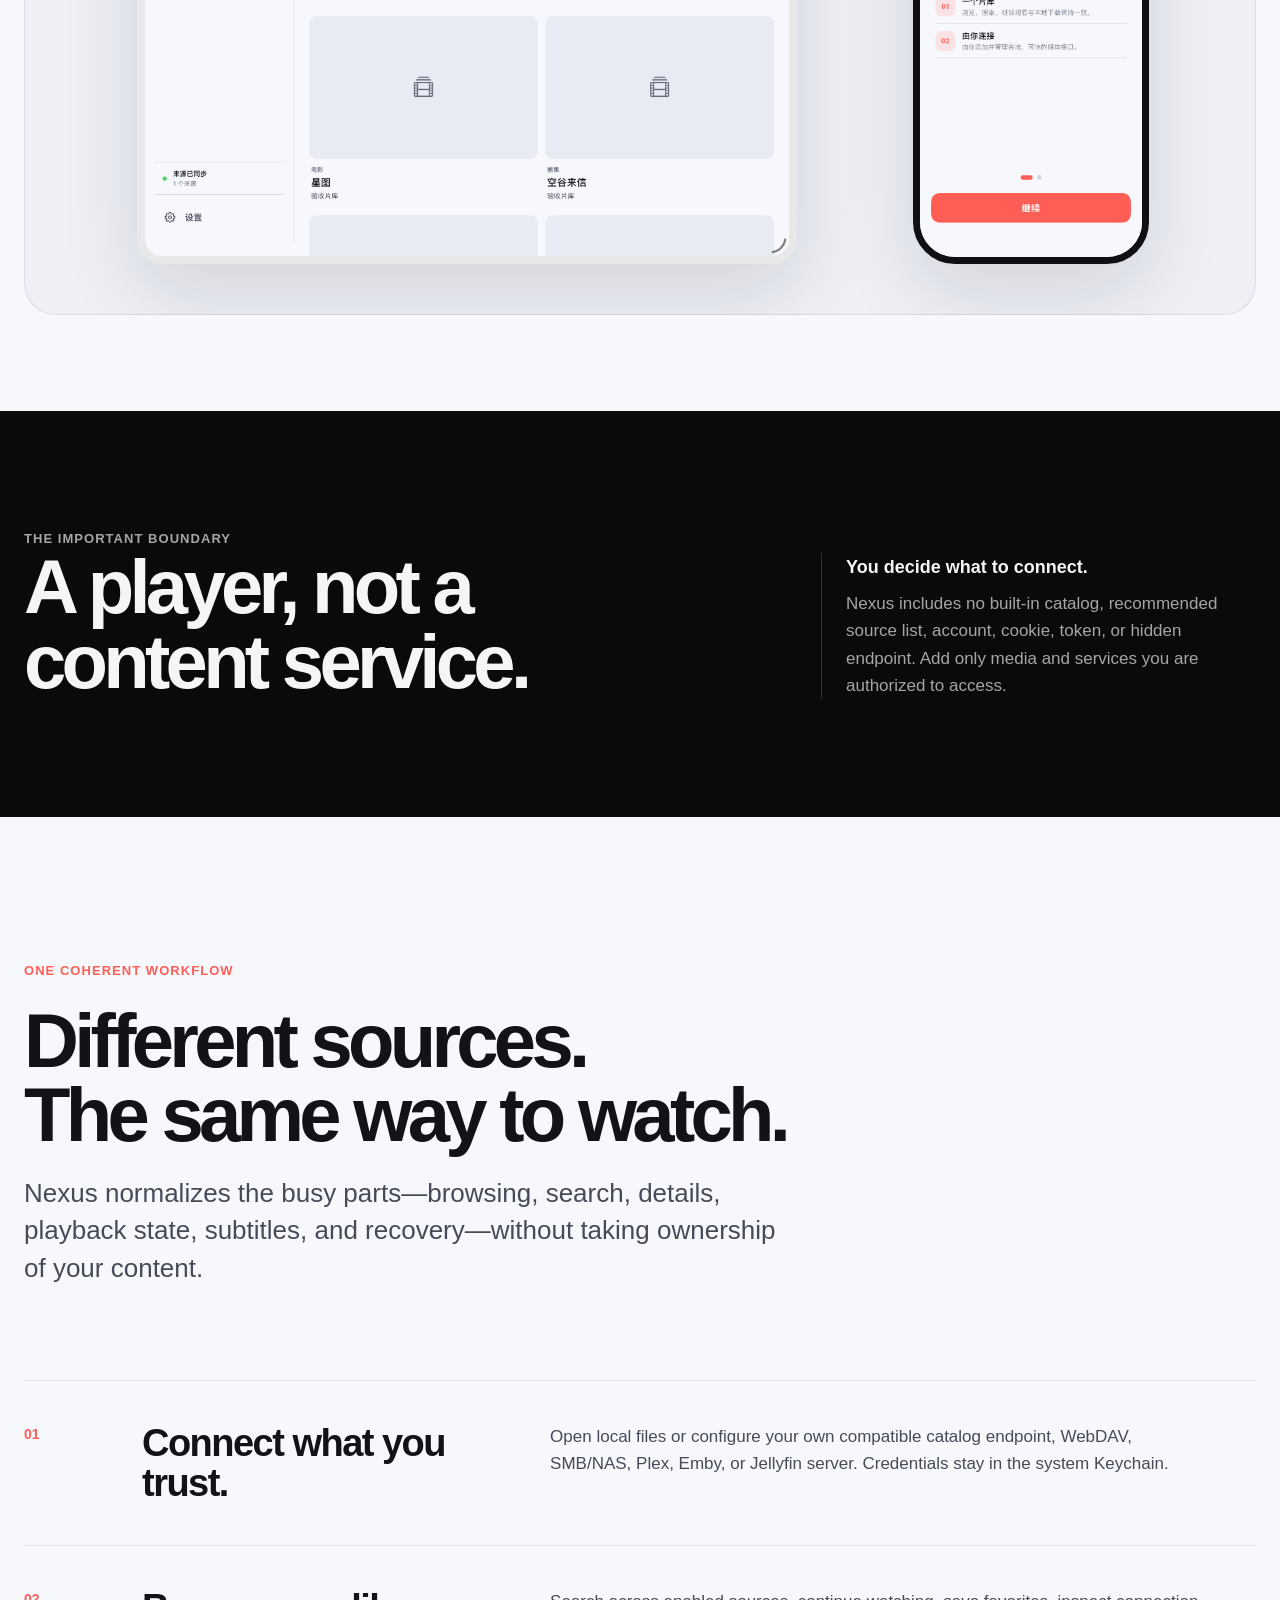
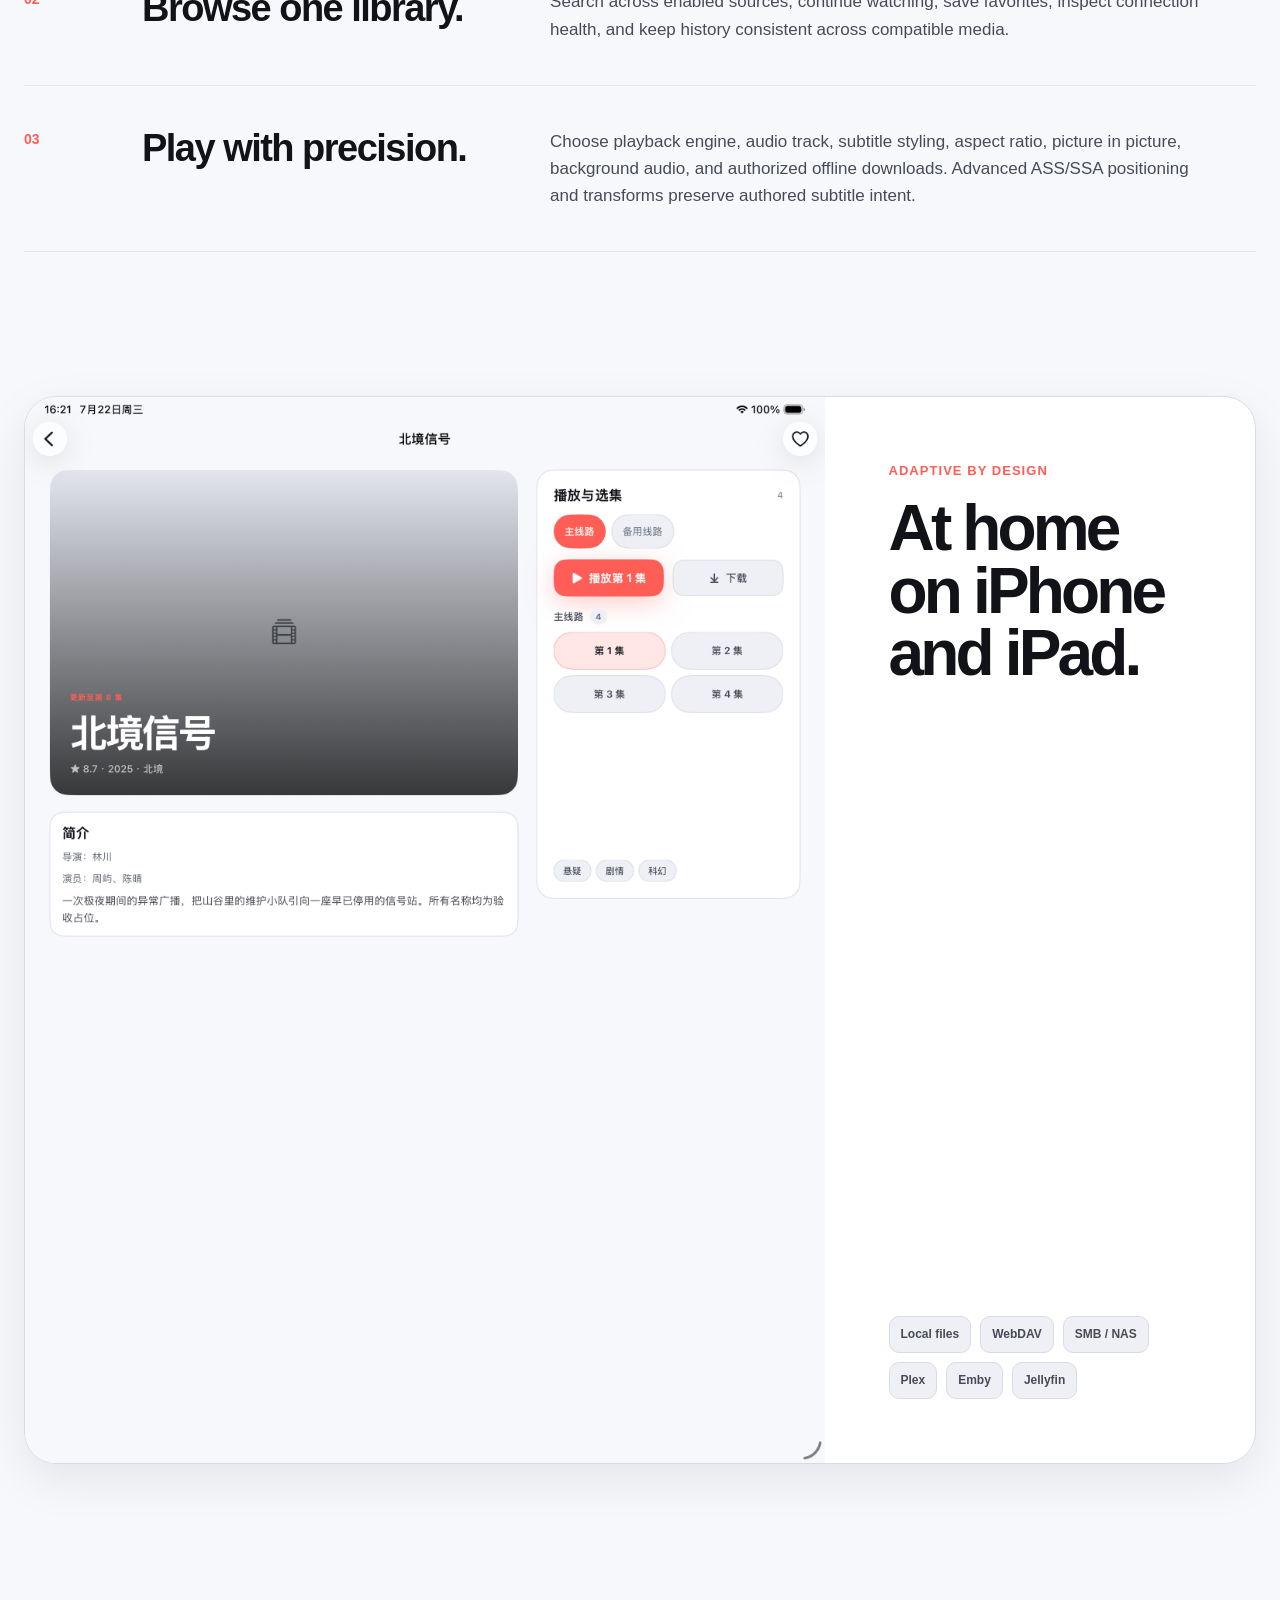
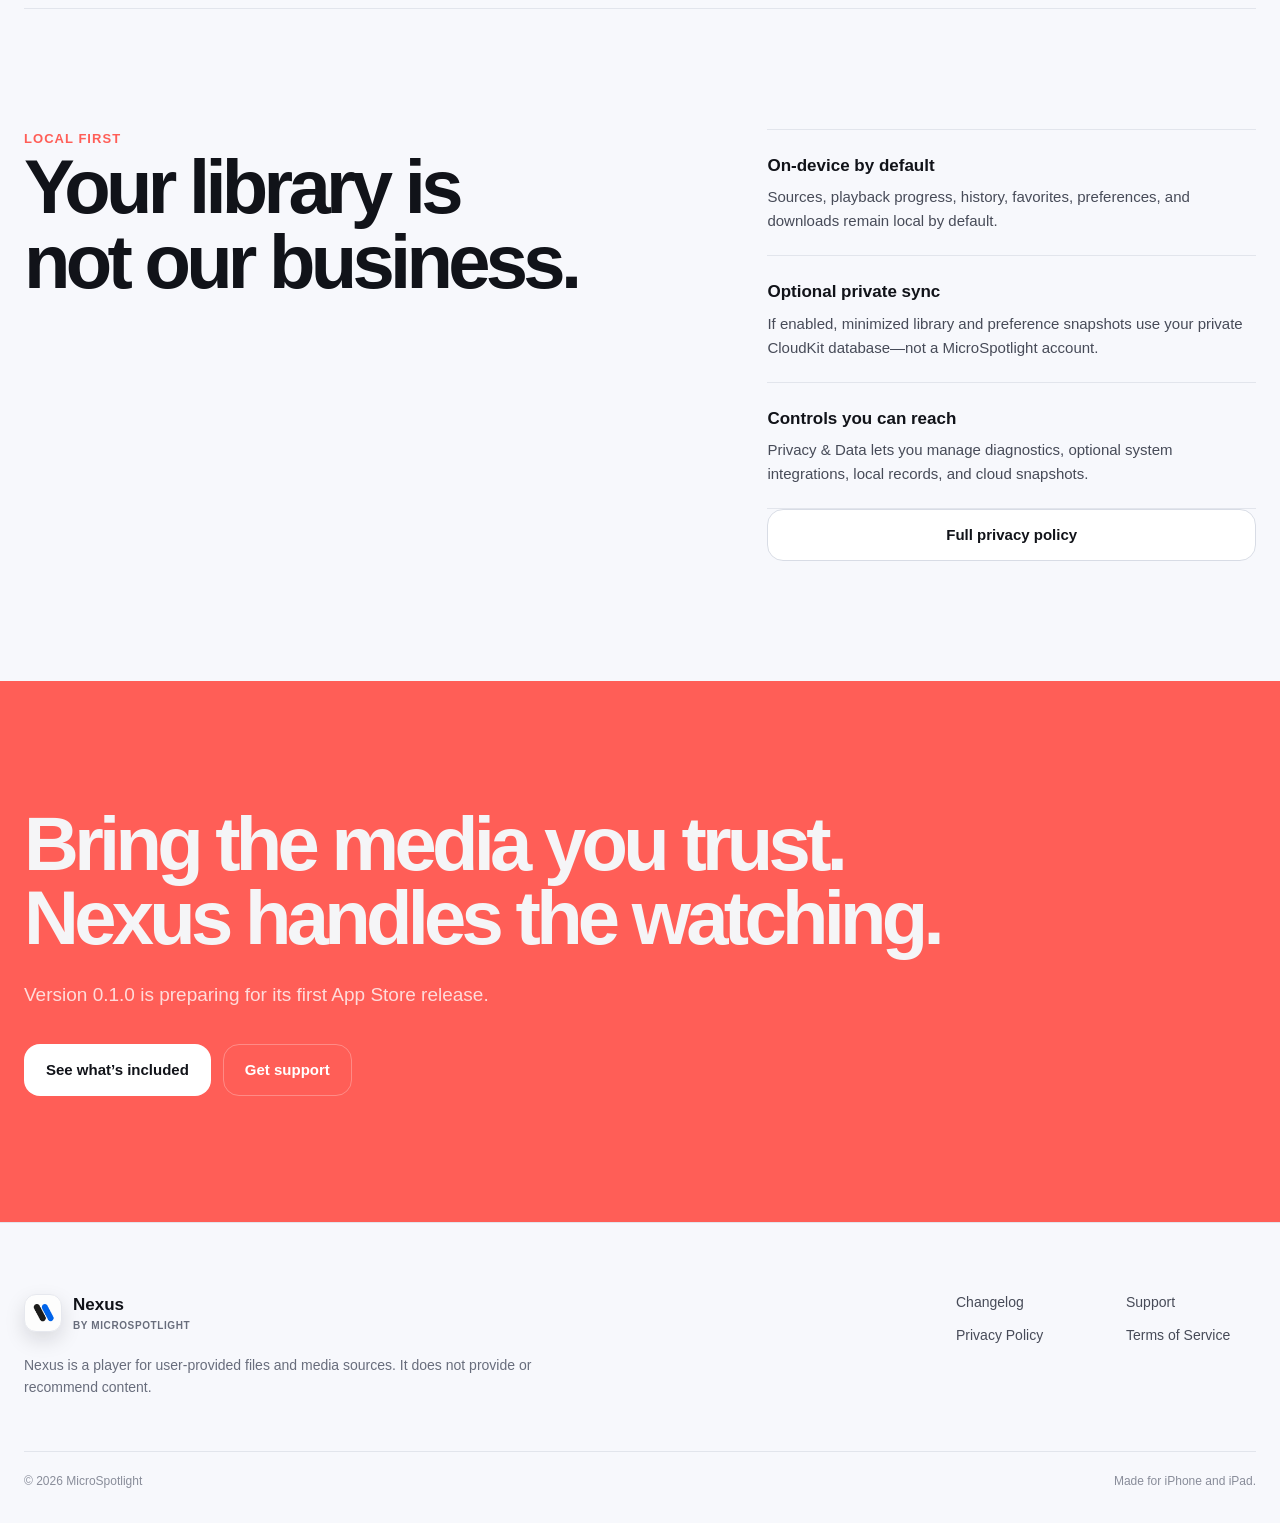
==== commit cd02d7ad: "chore: publish Android 0.1.0-beta-2" ====
--- a/index.html
+++ b/index.html
@@ -58,7 +58,7 @@
             <span class="button primary pending"><span data-lang="en">App Store · Coming soon</span><span data-lang="zh">App Store · 即将推出</span></span>
             <a class="button secondary" href="./privacy/"><span data-lang="en">Read our privacy policy</span><span data-lang="zh">阅读隐私政策</span></a>
             <!-- android-download:start -->
-            <a class="button secondary" data-android-download data-download-state="available" href="https://github.com/MicroSpotlight/nexus-website/releases/download/android-v1.0.0/Nexus-Android.apk"><span data-lang="en">Download Android 1.0.0</span><span data-lang="zh">Android 1.0.0 下载</span></a>
+            <a class="button secondary" data-android-download data-download-state="available" href="https://github.com/MicroSpotlight/nexus-website/releases/download/android-v0.1.0-beta-2/Nexus-Android.apk"><span data-lang="en">Download Android 0.1.0-beta-2</span><span data-lang="zh">Android 0.1.0-beta-2 下载</span></a>
             <span class="hero-note" data-android-download-note><span data-lang="en">Android 8.0 or later. Direct APK download from GitHub.</span><span data-lang="zh">需要 Android 8.0 或更高版本，通过 GitHub 直接下载 APK。</span></span>
             <!-- android-download:end -->
             <span class="hero-note"><span data-lang="en">Requires iOS or iPadOS 17.0 or later.</span><span data-lang="zh">需要 iOS 或 iPadOS 17.0 及以上版本。</span></span>
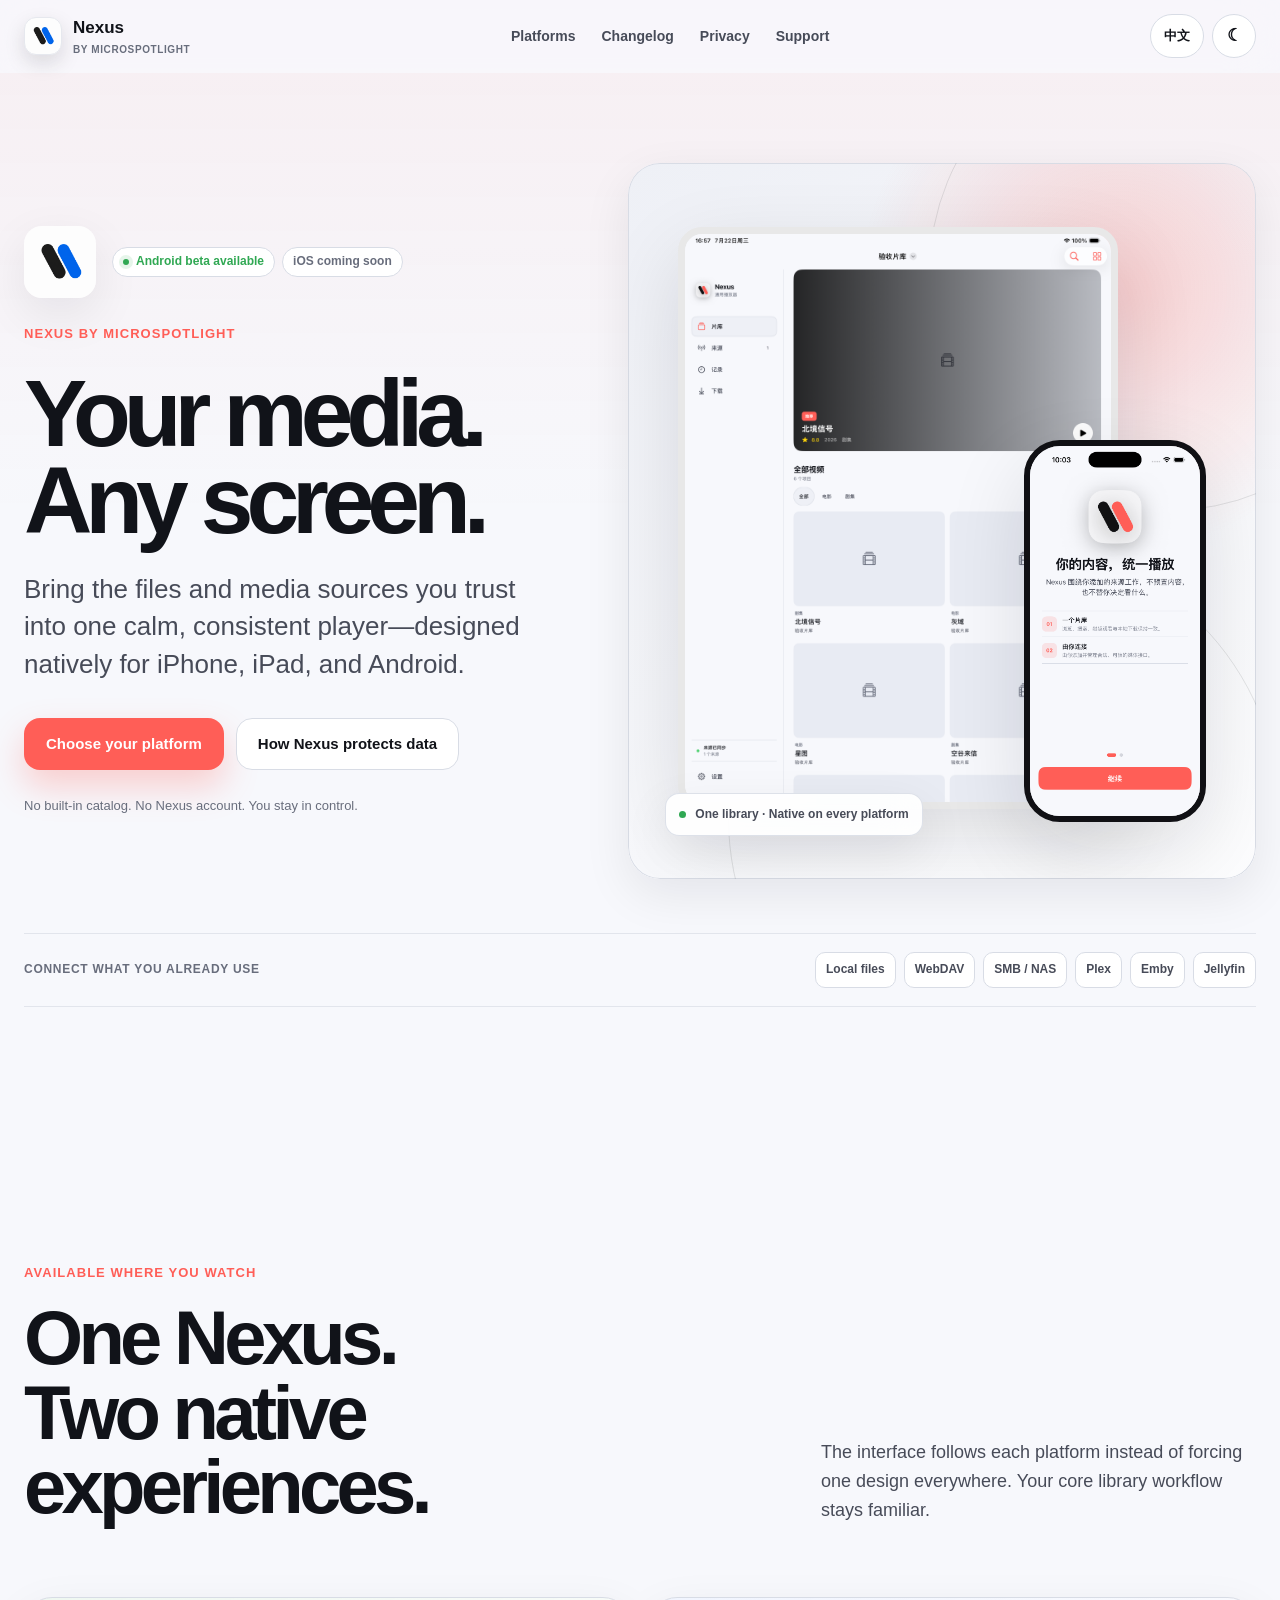
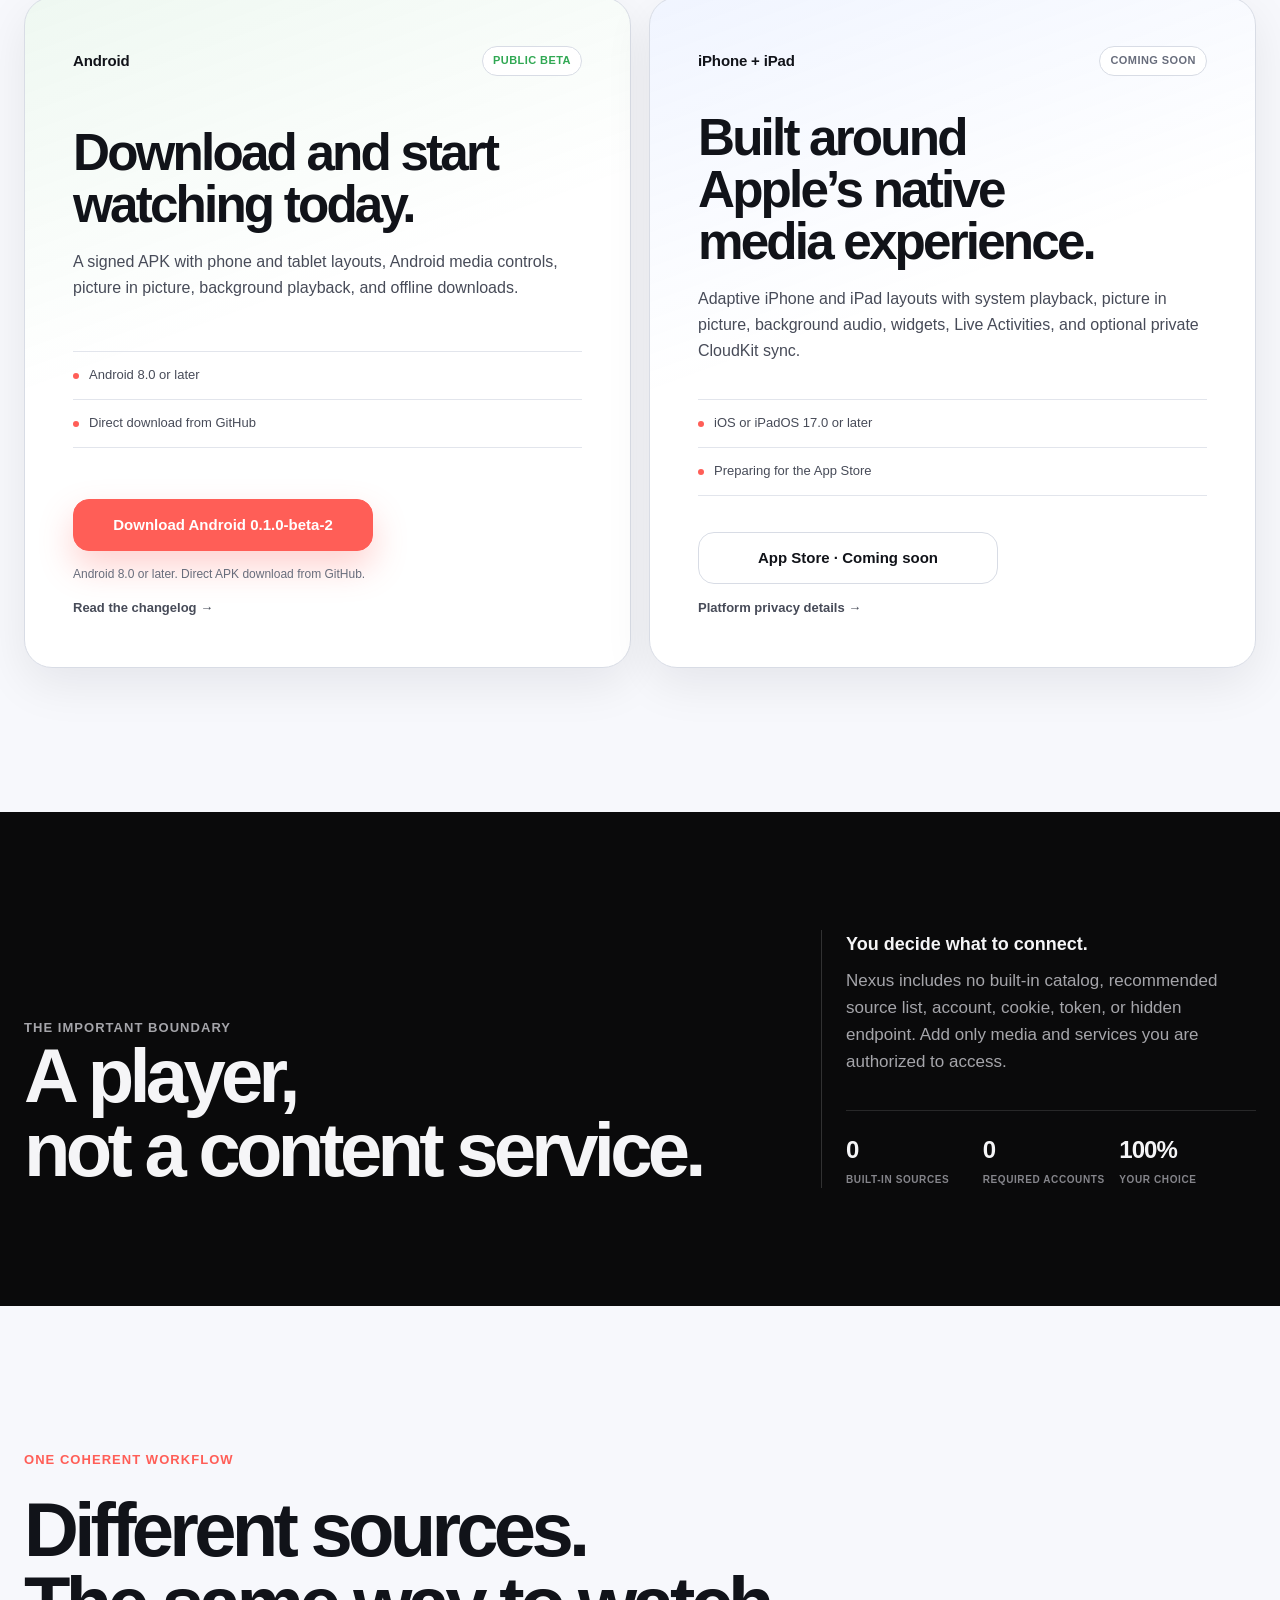
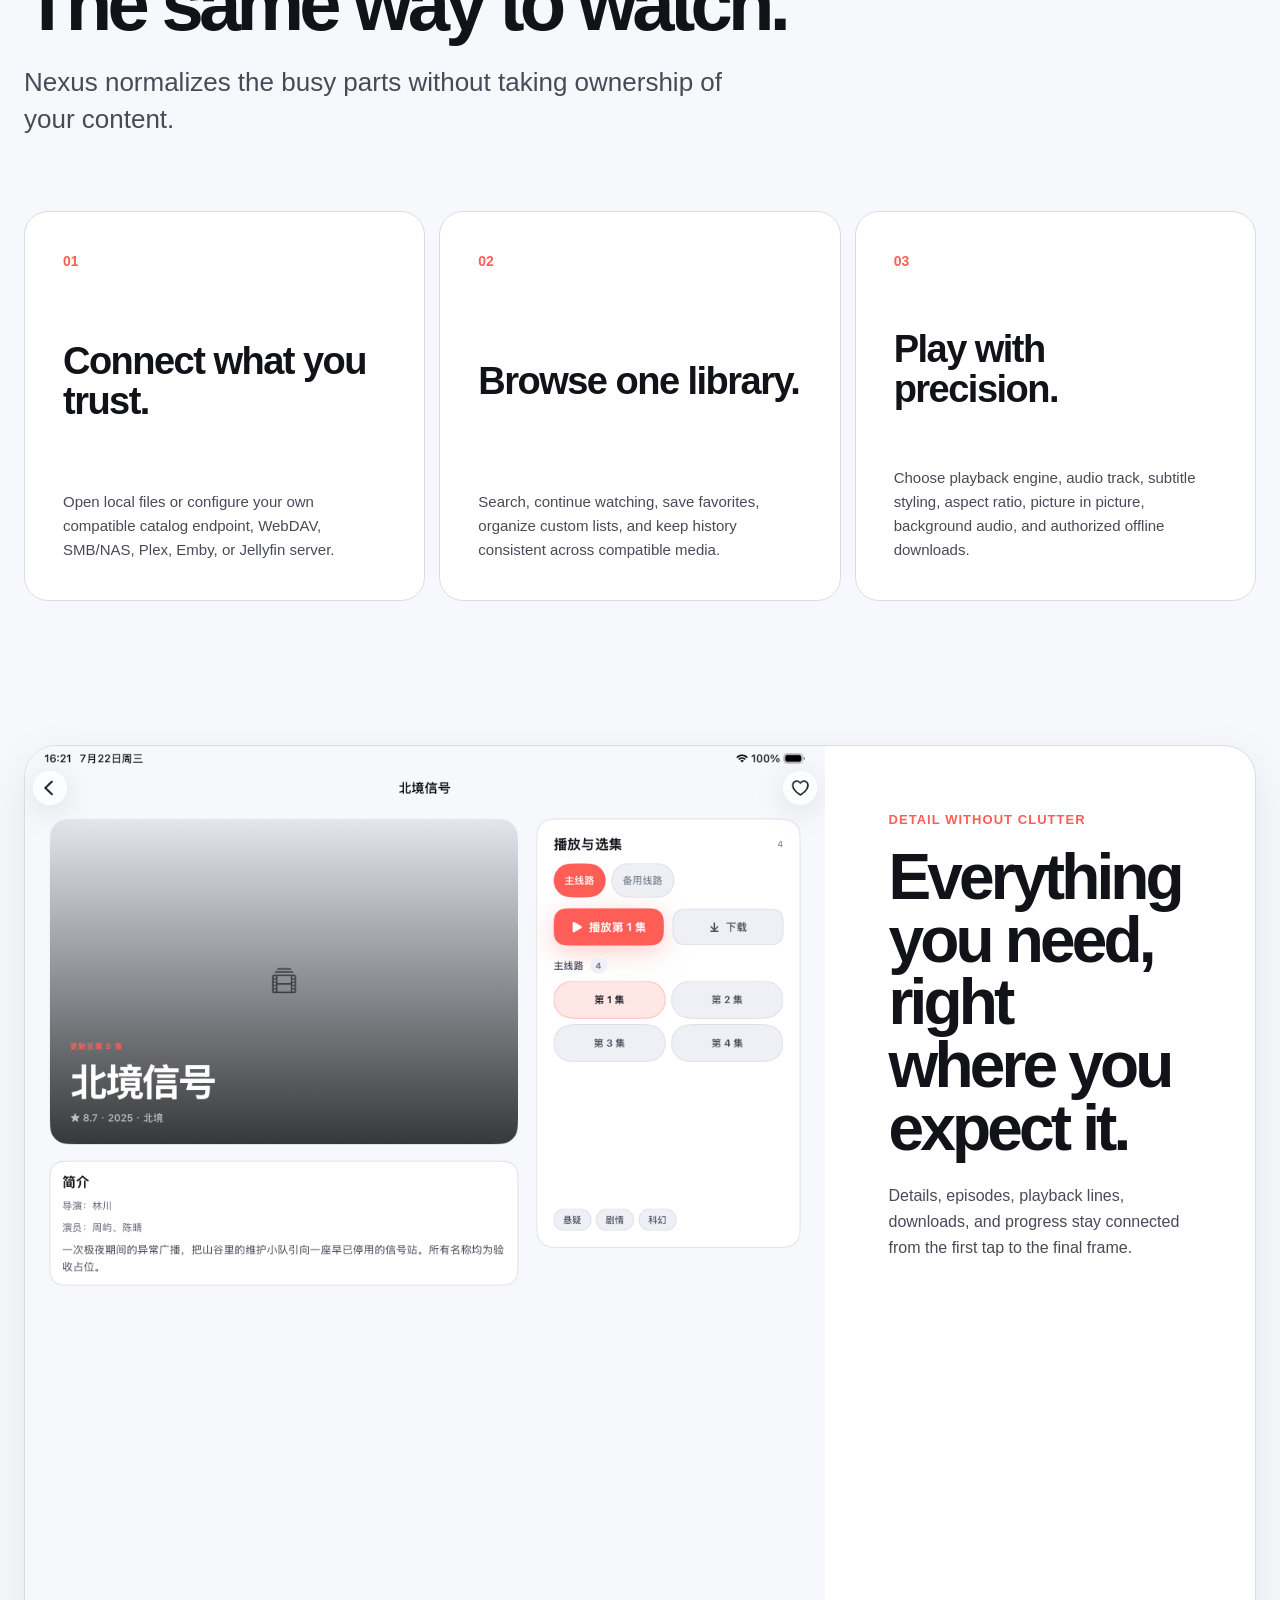
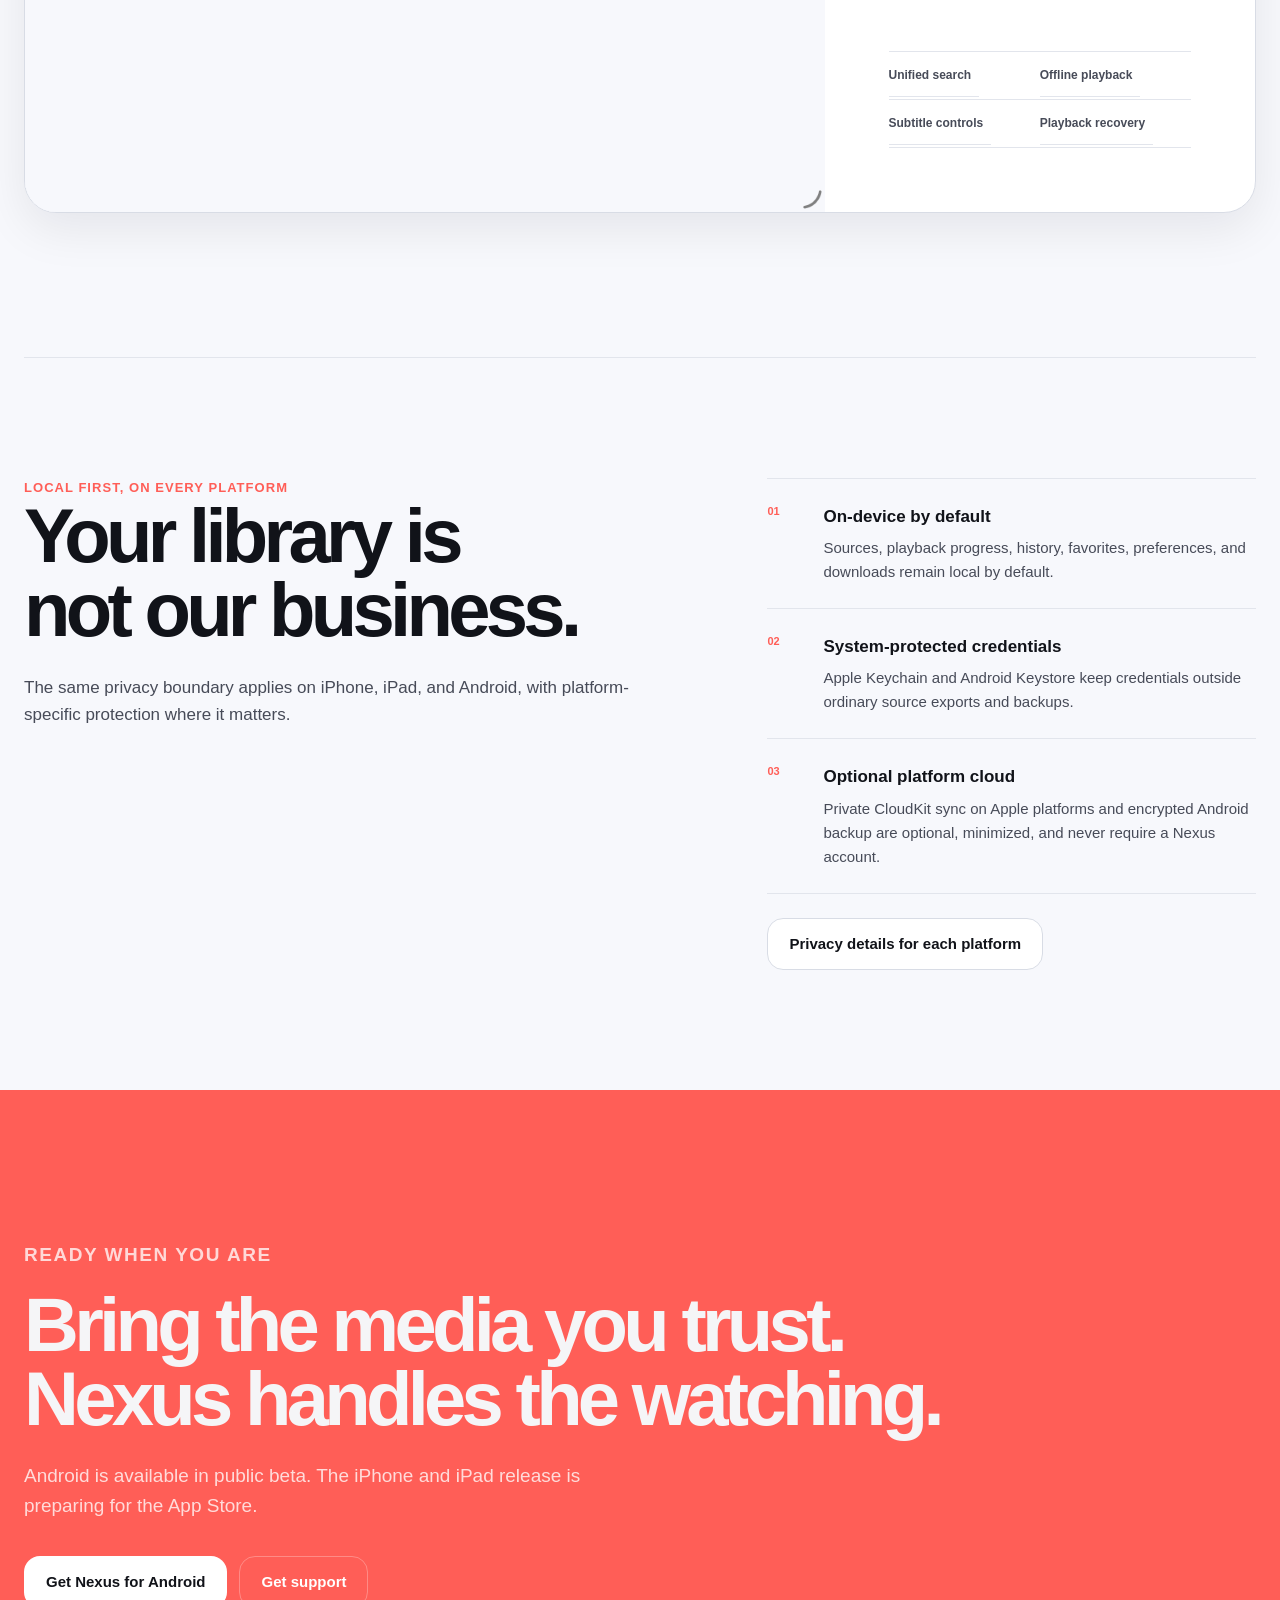
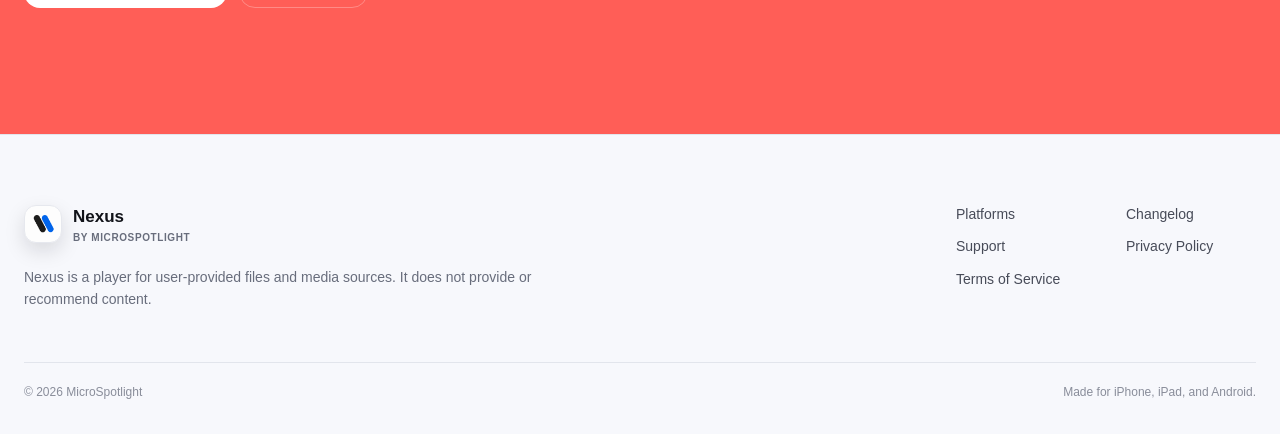
==== commit 0e539f65: "feat: redesign website for Android launch" ====
--- a/index.html
+++ b/index.html
@@ -5,21 +5,20 @@
     <meta name="viewport" content="width=device-width, initial-scale=1" />
     <meta name="theme-color" content="#f7f8fc" media="(prefers-color-scheme: light)" />
     <meta name="theme-color" content="#0a0a0b" media="(prefers-color-scheme: dark)" />
-    <meta name="description" content="Nexus by MicroSpotlight is an iPhone and iPad player for the media sources and files you choose." />
+    <meta name="description" content="Nexus by MicroSpotlight brings the files and media sources you choose into one calm player for iPhone, iPad, and Android." />
     <meta property="og:title" content="Nexus by MicroSpotlight" />
-    <meta property="og:description" content="Your media. One player. Built for iPhone and iPad." />
+    <meta property="og:description" content="Your media. Any screen. One player for iPhone, iPad, and Android." />
     <meta property="og:type" content="website" />
     <meta property="og:url" content="https://nexus.microspotlight.team/" />
-    <meta property="og:image" content="https://nexus.microspotlight.team/assets/nexus-app-icon-light.png" />
+    <meta property="og:image" content="https://nexus.microspotlight.team/assets/nexus-social-card.png" />
+    <meta property="og:image:width" content="1200" />
+    <meta property="og:image:height" content="630" />
+    <meta property="og:image:alt" content="Nexus on iPhone, iPad, and Android — Your media. Any screen." />
+    <meta name="twitter:card" content="summary_large_image" />
     <link rel="canonical" href="https://nexus.microspotlight.team/" />
     <link rel="icon" type="image/png" sizes="1024x1024" href="./assets/nexus-app-icon-light.png?v=20260807" />
     <link rel="stylesheet" href="./assets/site.css" />
-    <title>Nexus by MicroSpotlight — Your media. One player.</title>
-    <!--
-      Declared system: 88/64/48/32/22/17/15/13 type scale; #F7F8FC and #0A0A0B
-      backgrounds; coral #FF5E57 actions; 8px rhythm; continuous 16/24/32px radii;
-      real iPhone/iPad UI as the primary asset; app-native editorial sections.
-    -->
+    <title>Nexus by MicroSpotlight — Your media. Any screen.</title>
   </head>
   <body>
     <header class="site-header">
@@ -29,6 +28,7 @@
           <span>Nexus<small>by MicroSpotlight</small></span>
         </a>
         <nav class="site-navigation" data-site-navigation aria-label="Main navigation">
+          <a href="#platforms"><span data-lang="en">Platforms</span><span data-lang="zh">平台</span></a>
           <a href="./changelog/"><span data-lang="en">Changelog</span><span data-lang="zh">变更日志</span></a>
           <a href="./privacy/"><span data-lang="en">Privacy</span><span data-lang="zh">隐私政策</span></a>
           <a href="./support/"><span data-lang="en">Support</span><span data-lang="zh">技术支持</span></a>
@@ -43,31 +43,101 @@
 
     <main>
       <section class="hero page-shell">
-        <div class="hero-copy" data-reveal>
-          <picture>
-            <img class="hero-icon hero-icon-light" src="./assets/nexus-app-icon-light.png" width="1024" height="1024" alt="Nexus app icon" />
-            <img class="hero-icon hero-icon-dark" src="./assets/nexus-app-icon-dark.png" width="1024" height="1024" alt="" aria-hidden="true" />
-          </picture>
-          <span class="status-pill"><span data-lang="en">Preparing for the App Store</span><span data-lang="zh">正在准备 App Store 首发</span></span>
-          <h1 class="display-title"><span data-lang="en">Your media.<br />One player.</span><span data-lang="zh">你的内容，<br />统一播放。</span></h1>
-          <p class="lede">
-            <span data-lang="en">Nexus brings the files and media sources you choose into one calm, consistent library—built natively for iPhone and iPad.</span>
-            <span data-lang="zh">Nexus 把你选择的文件和媒体来源整理进一个安静、统一的片库，为 iPhone 与 iPad 原生打造。</span>
-          </p>
-          <div class="hero-actions">
-            <span class="button primary pending"><span data-lang="en">App Store · Coming soon</span><span data-lang="zh">App Store · 即将推出</span></span>
-            <a class="button secondary" href="./privacy/"><span data-lang="en">Read our privacy policy</span><span data-lang="zh">阅读隐私政策</span></a>
-            <!-- android-download:start -->
-            <a class="button secondary" data-android-download data-download-state="available" href="https://github.com/MicroSpotlight/nexus-website/releases/download/android-v0.1.0-beta-2/Nexus-Android.apk"><span data-lang="en">Download Android 0.1.0-beta-2</span><span data-lang="zh">Android 0.1.0-beta-2 下载</span></a>
-            <span class="hero-note" data-android-download-note><span data-lang="en">Android 8.0 or later. Direct APK download from GitHub.</span><span data-lang="zh">需要 Android 8.0 或更高版本，通过 GitHub 直接下载 APK。</span></span>
-            <!-- android-download:end -->
-            <span class="hero-note"><span data-lang="en">Requires iOS or iPadOS 17.0 or later.</span><span data-lang="zh">需要 iOS 或 iPadOS 17.0 及以上版本。</span></span>
-          </div>
-        </div>
-
-        <div class="product-stage" data-reveal>
-          <img class="ipad-shot" src="./assets/nexus-library-ipad.png" width="2064" height="2752" alt="Nexus unified library on iPad" fetchpriority="high" />
-          <img class="iphone-shot" src="./assets/nexus-onboarding-iphone.png" width="1206" height="2622" alt="Nexus onboarding on iPhone" fetchpriority="high" />
+        <div class="hero-layout">
+          <div class="hero-copy" data-reveal>
+            <div class="hero-signature">
+              <picture>
+                <img class="hero-icon hero-icon-light" src="./assets/nexus-app-icon-light.png" width="1024" height="1024" alt="Nexus app icon" />
+                <img class="hero-icon hero-icon-dark" src="./assets/nexus-app-icon-dark.png" width="1024" height="1024" alt="" aria-hidden="true" />
+              </picture>
+              <div class="availability-stack" aria-label="Platform availability">
+                <span class="availability-badge is-live"><span data-lang="en">Android beta available</span><span data-lang="zh">Android 公测已开放</span></span>
+                <span class="availability-badge"><span data-lang="en">iOS coming soon</span><span data-lang="zh">iOS 即将推出</span></span>
+              </div>
+            </div>
+            <p class="eyebrow">Nexus by MicroSpotlight</p>
+            <h1 class="display-title"><span data-lang="en">Your media.<br />Any screen.</span><span data-lang="zh">你的内容，<br />随处观看。</span></h1>
+            <p class="lede">
+              <span data-lang="en">Bring the files and media sources you trust into one calm, consistent player—designed natively for iPhone, iPad, and Android.</span>
+              <span data-lang="zh">把你信任的文件与媒体来源带进一个安静、统一的播放器，为 iPhone、iPad 与 Android 原生设计。</span>
+            </p>
+            <div class="button-row hero-actions">
+              <a class="button primary" href="#platforms"><span data-lang="en">Choose your platform</span><span data-lang="zh">选择你的平台</span></a>
+              <a class="button secondary" href="./privacy/"><span data-lang="en">How Nexus protects data</span><span data-lang="zh">了解数据保护方式</span></a>
+            </div>
+            <p class="hero-footnote"><span data-lang="en">No built-in catalog. No Nexus account. You stay in control.</span><span data-lang="zh">不内置片库，不要求 Nexus 账号，控制权始终属于你。</span></p>
+          </div>
+
+          <div class="product-stage" data-reveal>
+            <div class="stage-orbit orbit-one" aria-hidden="true"></div>
+            <div class="stage-orbit orbit-two" aria-hidden="true"></div>
+            <img class="ipad-shot" src="./assets/nexus-library-ipad.png" width="2064" height="2752" alt="Nexus unified library on a tablet" fetchpriority="high" />
+            <img class="iphone-shot" src="./assets/nexus-onboarding-iphone.png" width="1206" height="2622" alt="Nexus onboarding on a phone" fetchpriority="high" />
+            <div class="stage-caption">
+              <span class="stage-caption-dot" aria-hidden="true"></span>
+              <span><span data-lang="en">One library · Native on every platform</span><span data-lang="zh">一个片库 · 每个平台都有原生体验</span></span>
+            </div>
+          </div>
+        </div>
+
+        <div class="source-ribbon" data-reveal>
+          <p><span data-lang="en">Connect what you already use</span><span data-lang="zh">连接你已经在使用的服务</span></p>
+          <div class="source-ribbon-list" aria-label="Compatible source types">
+            <span>Local files</span><span>WebDAV</span><span>SMB / NAS</span><span>Plex</span><span>Emby</span><span>Jellyfin</span>
+          </div>
+        </div>
+      </section>
+
+      <section class="platform-section page-shell" id="platforms">
+        <header class="section-heading" data-reveal>
+          <div>
+            <p class="eyebrow"><span data-lang="en">Available where you watch</span><span data-lang="zh">在你观看的设备上使用</span></p>
+            <h2 class="section-title"><span data-lang="en">One Nexus.<br />Two native experiences.</span><span data-lang="zh">同一个 Nexus，<br />两套原生体验。</span></h2>
+          </div>
+          <p class="section-intro"><span data-lang="en">The interface follows each platform instead of forcing one design everywhere. Your core library workflow stays familiar.</span><span data-lang="zh">界面遵循各平台的交互习惯，而不是把同一套设计强加到所有设备；核心片库流程始终熟悉一致。</span></p>
+        </header>
+
+        <div class="platform-grid">
+          <article class="platform-card android-card" data-reveal>
+            <div class="platform-card-top">
+              <span class="platform-wordmark">Android</span>
+              <span class="platform-state is-live"><span data-lang="en">Public beta</span><span data-lang="zh">公开测试</span></span>
+            </div>
+            <div>
+              <h3><span data-lang="en">Download and start watching today.</span><span data-lang="zh">现在下载，开始观看。</span></h3>
+              <p><span data-lang="en">A signed APK with phone and tablet layouts, Android media controls, picture in picture, background playback, and offline downloads.</span><span data-lang="zh">签名 APK 支持手机与平板布局、Android 媒体控制、画中画、后台播放和离线下载。</span></p>
+            </div>
+            <ul class="platform-meta">
+              <li><span data-lang="en">Android 8.0 or later</span><span data-lang="zh">Android 8.0 或更高版本</span></li>
+              <li><span data-lang="en">Direct download from GitHub</span><span data-lang="zh">通过 GitHub 直接下载</span></li>
+            </ul>
+            <div class="platform-card-actions" id="android-download">
+              <!-- android-download:start -->
+              <a class="button secondary" data-android-download data-download-state="available" href="https://github.com/MicroSpotlight/nexus-website/releases/download/android-v0.1.0-beta-2/Nexus-Android.apk"><span data-lang="en">Download Android 0.1.0-beta-2</span><span data-lang="zh">Android 0.1.0-beta-2 下载</span></a>
+              <span class="hero-note" data-android-download-note><span data-lang="en">Android 8.0 or later. Direct APK download from GitHub.</span><span data-lang="zh">需要 Android 8.0 或更高版本，通过 GitHub 直接下载 APK。</span></span>
+              <!-- android-download:end -->
+              <a class="text-link" href="./changelog/"><span data-lang="en">Read the changelog →</span><span data-lang="zh">查看变更日志 →</span></a>
+            </div>
+          </article>
+
+          <article class="platform-card ios-card" data-reveal>
+            <div class="platform-card-top">
+              <span class="platform-wordmark">iPhone + iPad</span>
+              <span class="platform-state"><span data-lang="en">Coming soon</span><span data-lang="zh">即将推出</span></span>
+            </div>
+            <div>
+              <h3><span data-lang="en">Built around Apple’s native media experience.</span><span data-lang="zh">围绕 Apple 原生媒体体验打造。</span></h3>
+              <p><span data-lang="en">Adaptive iPhone and iPad layouts with system playback, picture in picture, background audio, widgets, Live Activities, and optional private CloudKit sync.</span><span data-lang="zh">为 iPhone 与 iPad 自适应布局，支持系统播放、画中画、后台音频、小组件、实时活动和可选的私有 CloudKit 同步。</span></p>
+            </div>
+            <ul class="platform-meta">
+              <li><span data-lang="en">iOS or iPadOS 17.0 or later</span><span data-lang="zh">iOS 或 iPadOS 17.0 及以上版本</span></li>
+              <li><span data-lang="en">Preparing for the App Store</span><span data-lang="zh">正在准备 App Store 上架</span></li>
+            </ul>
+            <div class="platform-card-actions">
+              <span class="button secondary pending" aria-disabled="true"><span data-lang="en">App Store · Coming soon</span><span data-lang="zh">App Store · 即将推出</span></span>
+              <a class="text-link" href="./privacy/"><span data-lang="en">Platform privacy details →</span><span data-lang="zh">查看平台隐私说明 →</span></a>
+            </div>
+          </article>
         </div>
       </section>
 
@@ -75,11 +145,16 @@
         <div class="boundary-grid page-shell" data-reveal>
           <div>
             <p class="eyebrow"><span data-lang="en">The important boundary</span><span data-lang="zh">明确的产品边界</span></p>
-            <h2 class="section-title"><span data-lang="en">A player, not a content service.</span><span data-lang="zh">只做播放器，<br />不做内容服务。</span></h2>
+            <h2 class="section-title"><span data-lang="en">A player,<br />not a content service.</span><span data-lang="zh">只做播放器，<br />不做内容服务。</span></h2>
           </div>
           <div class="boundary-note">
             <strong><span data-lang="en">You decide what to connect.</span><span data-lang="zh">连接什么，由你决定。</span></strong>
             <p><span data-lang="en">Nexus includes no built-in catalog, recommended source list, account, cookie, token, or hidden endpoint. Add only media and services you are authorized to access.</span><span data-lang="zh">Nexus 不内置片库、推荐源列表、账号、Cookie、Token 或隐藏接口。请只添加你有权访问的媒体与服务。</span></p>
+            <div class="boundary-values" aria-label="Product commitments">
+              <span><b>0</b><small><span data-lang="en">built-in sources</span><span data-lang="zh">内置内容源</span></small></span>
+              <span><b>0</b><small><span data-lang="en">required accounts</span><span data-lang="zh">必需账号</span></small></span>
+              <span><b>100%</b><small><span data-lang="en">your choice</span><span data-lang="zh">由你选择</span></small></span>
+            </div>
           </div>
         </div>
       </section>
@@ -88,38 +163,42 @@
         <header class="narrative-head" data-reveal>
           <p class="eyebrow"><span data-lang="en">One coherent workflow</span><span data-lang="zh">一套连贯体验</span></p>
           <h2 class="section-title"><span data-lang="en">Different sources.<br />The same way to watch.</span><span data-lang="zh">来源可以不同，<br />观看方式始终一致。</span></h2>
-          <p class="lede"><span data-lang="en">Nexus normalizes the busy parts—browsing, search, details, playback state, subtitles, and recovery—without taking ownership of your content.</span><span data-lang="zh">Nexus 统一浏览、搜索、详情、播放状态、字幕和故障恢复，却始终不接管你的内容。</span></p>
+          <p class="lede"><span data-lang="en">Nexus normalizes the busy parts without taking ownership of your content.</span><span data-lang="zh">Nexus 统一复杂的环节，却始终不接管你的内容。</span></p>
         </header>
 
-        <div class="feature-ledger">
-          <article class="feature-row" data-reveal>
+        <div class="experience-grid">
+          <article class="experience-card" data-reveal>
             <span class="feature-number">01</span>
             <h3><span data-lang="en">Connect what you trust.</span><span data-lang="zh">连接你信任的来源。</span></h3>
-            <p><span data-lang="en">Open local files or configure your own compatible catalog endpoint, WebDAV, SMB/NAS, Plex, Emby, or Jellyfin server. Credentials stay in the system Keychain.</span><span data-lang="zh">打开本机文件，或配置你自己的兼容内容接口、WebDAV、SMB/NAS、Plex、Emby 与 Jellyfin 服务。凭据保存在系统钥匙串中。</span></p>
-          </article>
-          <article class="feature-row" data-reveal>
+            <p><span data-lang="en">Open local files or configure your own compatible catalog endpoint, WebDAV, SMB/NAS, Plex, Emby, or Jellyfin server.</span><span data-lang="zh">打开本机文件，或配置你自己的兼容内容接口、WebDAV、SMB/NAS、Plex、Emby 与 Jellyfin 服务。</span></p>
+          </article>
+          <article class="experience-card" data-reveal>
             <span class="feature-number">02</span>
             <h3><span data-lang="en">Browse one library.</span><span data-lang="zh">浏览一个统一片库。</span></h3>
-            <p><span data-lang="en">Search across enabled sources, continue watching, save favorites, inspect connection health, and keep history consistent across compatible media.</span><span data-lang="zh">跨已启用来源搜索，继续观看、收藏内容、查看连接健康状态，并为兼容媒体保持一致的观看记录。</span></p>
-          </article>
-          <article class="feature-row" data-reveal>
+            <p><span data-lang="en">Search, continue watching, save favorites, organize custom lists, and keep history consistent across compatible media.</span><span data-lang="zh">搜索、继续观看、收藏内容、整理自定义列表，并为兼容媒体保持一致的观看记录。</span></p>
+          </article>
+          <article class="experience-card" data-reveal>
             <span class="feature-number">03</span>
             <h3><span data-lang="en">Play with precision.</span><span data-lang="zh">精确播放每一帧。</span></h3>
-            <p><span data-lang="en">Choose playback engine, audio track, subtitle styling, aspect ratio, picture in picture, background audio, and authorized offline downloads. Advanced ASS/SSA positioning and transforms preserve authored subtitle intent.</span><span data-lang="zh">选择播放引擎、音轨、字幕样式、画面比例、画中画、后台音频和经授权的离线下载；高级 ASS/SSA 定位与变换尽量保留字幕作者的原始表达。</span></p>
+            <p><span data-lang="en">Choose playback engine, audio track, subtitle styling, aspect ratio, picture in picture, background audio, and authorized offline downloads.</span><span data-lang="zh">选择播放引擎、音轨、字幕样式、画面比例、画中画、后台音频和经授权的离线下载。</span></p>
           </article>
         </div>
       </section>
 
       <section class="device-section page-shell">
         <div class="device-frame" data-reveal>
-          <figure><img src="./assets/nexus-detail-ipad.png" width="2064" height="2752" loading="lazy" alt="Nexus media details and episode selection on iPad" /></figure>
+          <figure><img src="./assets/nexus-detail-ipad.png" width="2064" height="2752" loading="lazy" alt="Nexus media details and episode selection" /></figure>
           <div class="device-copy">
             <div>
-              <p class="eyebrow"><span data-lang="en">Adaptive by design</span><span data-lang="zh">为每块屏幕适配</span></p>
-              <h2><span data-lang="en">At home on iPhone and iPad.</span><span data-lang="zh">在 iPhone 与 iPad 上，都恰到好处。</span></h2>
-            </div>
-            <div class="source-list" aria-label="Compatible source types">
-              <span>Local files</span><span>WebDAV</span><span>SMB / NAS</span><span>Plex</span><span>Emby</span><span>Jellyfin</span>
+              <p class="eyebrow"><span data-lang="en">Detail without clutter</span><span data-lang="zh">丰富，但不杂乱</span></p>
+              <h2><span data-lang="en">Everything you need, right where you expect it.</span><span data-lang="zh">需要的一切，<br />都在熟悉的位置。</span></h2>
+              <p><span data-lang="en">Details, episodes, playback lines, downloads, and progress stay connected from the first tap to the final frame.</span><span data-lang="zh">从第一次点击到最后一帧，详情、选集、播放线路、下载与进度始终自然衔接。</span></p>
+            </div>
+            <div class="capability-list">
+              <span><span data-lang="en">Unified search</span><span data-lang="zh">统一搜索</span></span>
+              <span><span data-lang="en">Offline playback</span><span data-lang="zh">离线播放</span></span>
+              <span><span data-lang="en">Subtitle controls</span><span data-lang="zh">字幕控制</span></span>
+              <span><span data-lang="en">Playback recovery</span><span data-lang="zh">播放恢复</span></span>
             </div>
           </div>
         </div>
@@ -128,33 +207,35 @@
       <section class="privacy-section page-shell">
         <div class="privacy-layout">
           <div data-reveal>
-            <p class="eyebrow"><span data-lang="en">Local first</span><span data-lang="zh">本地优先</span></p>
+            <p class="eyebrow"><span data-lang="en">Local first, on every platform</span><span data-lang="zh">每个平台，都坚持本地优先</span></p>
             <h2 class="section-title"><span data-lang="en">Your library is not our business.</span><span data-lang="zh">你的片库，<br />不是我们的生意。</span></h2>
+            <p class="privacy-intro"><span data-lang="en">The same privacy boundary applies on iPhone, iPad, and Android, with platform-specific protection where it matters.</span><span data-lang="zh">iPhone、iPad 与 Android 遵循同一条隐私边界，并在关键位置使用各平台原生的数据保护能力。</span></p>
           </div>
           <div class="privacy-points" data-reveal>
             <article class="privacy-point">
-              <strong><span data-lang="en">On-device by default</span><span data-lang="zh">默认保存在设备上</span></strong>
-              <p><span data-lang="en">Sources, playback progress, history, favorites, preferences, and downloads remain local by default.</span><span data-lang="zh">来源、播放进度、记录、收藏、偏好与下载默认保存在本机。</span></p>
+              <span class="privacy-index">01</span>
+              <div><strong><span data-lang="en">On-device by default</span><span data-lang="zh">默认保存在设备上</span></strong><p><span data-lang="en">Sources, playback progress, history, favorites, preferences, and downloads remain local by default.</span><span data-lang="zh">来源、播放进度、记录、收藏、偏好与下载默认保存在本机。</span></p></div>
             </article>
             <article class="privacy-point">
-              <strong><span data-lang="en">Optional private sync</span><span data-lang="zh">可选的私有同步</span></strong>
-              <p><span data-lang="en">If enabled, minimized library and preference snapshots use your private CloudKit database—not a MicroSpotlight account.</span><span data-lang="zh">启用后，最小化片库与偏好快照进入你的私有 CloudKit 数据库，而不是 MicroSpotlight 账号。</span></p>
+              <span class="privacy-index">02</span>
+              <div><strong><span data-lang="en">System-protected credentials</span><span data-lang="zh">由系统保护凭据</span></strong><p><span data-lang="en">Apple Keychain and Android Keystore keep credentials outside ordinary source exports and backups.</span><span data-lang="zh">Apple 钥匙串与 Android Keystore 让凭据远离普通来源导出与备份。</span></p></div>
             </article>
             <article class="privacy-point">
-              <strong><span data-lang="en">Controls you can reach</span><span data-lang="zh">随时可用的控制项</span></strong>
-              <p><span data-lang="en">Privacy & Data lets you manage diagnostics, optional system integrations, local records, and cloud snapshots.</span><span data-lang="zh">“隐私与数据”可管理诊断、可选系统集成、本地记录与云端快照。</span></p>
+              <span class="privacy-index">03</span>
+              <div><strong><span data-lang="en">Optional platform cloud</span><span data-lang="zh">可选的平台云服务</span></strong><p><span data-lang="en">Private CloudKit sync on Apple platforms and encrypted Android backup are optional, minimized, and never require a Nexus account.</span><span data-lang="zh">Apple 平台的私有 CloudKit 同步与 Android 加密备份均为可选、最小化处理，也不要求 Nexus 账号。</span></p></div>
             </article>
-            <a class="button secondary" href="./privacy/"><span data-lang="en">Full privacy policy</span><span data-lang="zh">查看完整隐私政策</span></a>
+            <a class="button secondary" href="./privacy/"><span data-lang="en">Privacy details for each platform</span><span data-lang="zh">查看各平台隐私详情</span></a>
           </div>
         </div>
       </section>
 
       <section class="final-cta">
         <div class="page-shell" data-reveal>
+          <p class="eyebrow"><span data-lang="en">Ready when you are</span><span data-lang="zh">准备好，就开始</span></p>
           <h2 class="section-title"><span data-lang="en">Bring the media you trust. Nexus handles the watching.</span><span data-lang="zh">带上你信任的内容，<br />把观看交给 Nexus。</span></h2>
-          <p><span data-lang="en">Version 0.1.0 is preparing for its first App Store release.</span><span data-lang="zh">0.1.0 正在准备首次 App Store 上架。</span></p>
+          <p><span data-lang="en">Android is available in public beta. The iPhone and iPad release is preparing for the App Store.</span><span data-lang="zh">Android 公开测试版现已开放；iPhone 与 iPad 版本正在准备 App Store 上架。</span></p>
           <div class="button-row">
-            <a class="button primary" href="./changelog/"><span data-lang="en">See what’s included</span><span data-lang="zh">查看首发内容</span></a>
+            <a class="button primary" href="#android-download"><span data-lang="en">Get Nexus for Android</span><span data-lang="zh">获取 Android 版 Nexus</span></a>
             <a class="button secondary" href="./support/"><span data-lang="en">Get support</span><span data-lang="zh">获取技术支持</span></a>
           </div>
         </div>
@@ -169,13 +250,14 @@
             <p><span data-lang="en">Nexus is a player for user-provided files and media sources. It does not provide or recommend content.</span><span data-lang="zh">Nexus 是面向用户自有文件与自填媒体来源的播放器，不提供或推荐内容。</span></p>
           </div>
           <nav class="footer-links" aria-label="Footer navigation">
+            <a href="#platforms"><span data-lang="en">Platforms</span><span data-lang="zh">平台</span></a>
             <a href="./changelog/"><span data-lang="en">Changelog</span><span data-lang="zh">变更日志</span></a>
             <a href="./support/"><span data-lang="en">Support</span><span data-lang="zh">技术支持</span></a>
             <a href="./privacy/"><span data-lang="en">Privacy Policy</span><span data-lang="zh">隐私政策</span></a>
             <a href="./terms/"><span data-lang="en">Terms of Service</span><span data-lang="zh">服务条款</span></a>
           </nav>
         </div>
-        <div class="footer-bottom"><span>© <span data-current-year>2026</span> MicroSpotlight</span><span><span data-lang="en">Made for iPhone and iPad.</span><span data-lang="zh">为 iPhone 与 iPad 打造。</span></span></div>
+        <div class="footer-bottom"><span>© <span data-current-year>2026</span> MicroSpotlight</span><span><span data-lang="en">Made for iPhone, iPad, and Android.</span><span data-lang="zh">为 iPhone、iPad 与 Android 打造。</span></span></div>
       </div>
     </footer>
     <script src="./assets/site.js" defer></script>
--- a/assets/site.css
+++ b/assets/site.css
@@ -80,7 +80,7 @@
     min-width: 320px;
     color: var(--ink);
     background: var(--background);
-    font-family: -apple-system, BlinkMacSystemFont, "SF Pro Text", "PingFang SC", "Helvetica Neue", sans-serif;
+    font-family: -apple-system, BlinkMacSystemFont, "SF Pro Text", "Segoe UI", Roboto, "PingFang SC", "Helvetica Neue", sans-serif;
     font-size: 17px;
     line-height: 1.6;
     text-rendering: optimizeLegibility;
@@ -217,88 +217,136 @@
 }
 
 @layer pages {
-  .hero { padding: clamp(48px, 6vw, 88px) 0 96px; }
-  .hero-copy { display: grid; max-width: 1040px; gap: 30px; }
-  .hero-icon { width: 92px; height: 92px; border-radius: 22px; box-shadow: var(--shadow-soft); }
+  .hero { padding: clamp(64px, 7vw, 104px) 0 112px; }
+  .hero-layout { display: grid; grid-template-columns: minmax(0, .9fr) minmax(520px, 1.1fr); align-items: center; gap: clamp(56px, 7vw, 112px); }
+  .hero-copy { display: grid; align-content: center; gap: 26px; }
+  .hero-signature { display: flex; align-items: center; gap: 16px; }
+  .hero-icon { width: 72px; height: 72px; border-radius: 18px; box-shadow: var(--shadow-soft); }
   .hero-icon-dark { display: none; }
   :root[data-theme="dark"] .hero-icon-light { display: none; }
   :root[data-theme="dark"] .hero-icon-dark { display: block; }
-  .hero-copy .lede { max-width: 690px; }
-  .hero-actions { display: flex; align-items: center; flex-wrap: wrap; margin-top: 8px; gap: 12px; }
-  .hero-note { flex: 0 0 100%; color: var(--muted); font-size: 13px; }
-  .hero-note + .hero-note { margin-top: -6px; }
-
-  /* Hero device system: 12-column stage, one shared bottom baseline, 8px rhythm. */
+  .availability-stack { display: flex; flex-wrap: wrap; gap: 7px; }
+  .availability-badge { display: inline-flex; align-items: center; min-height: 30px; padding: 0 10px; border: 1px solid var(--border); border-radius: 999px; color: var(--muted); background: var(--panel); font-size: 12px; font-weight: 700; }
+  .availability-badge.is-live { color: var(--success); }
+  .availability-badge.is-live::before { width: 6px; height: 6px; margin-right: 7px; border-radius: 50%; background: currentColor; content: ""; box-shadow: 0 0 0 4px color-mix(in oklab, currentColor, transparent 88%); }
+  .hero-copy .display-title { max-width: 760px; font-size: clamp(62px, 7.4vw, 104px); }
+  .hero-copy .lede { max-width: 660px; }
+  .hero-actions { margin-top: 8px; }
+  .hero-footnote { color: var(--muted); font-size: 13px; }
+
   .product-stage {
-    --stage-floor: clamp(36px, 4vw, 56px);
     position: relative;
-    display: grid;
-    grid-template-columns: minmax(0, 1fr) minmax(200px, 270px);
-    align-items: end;
-    min-height: clamp(720px, 62vw, 900px);
-    margin-top: 84px;
-    padding: clamp(56px, 6vw, 80px) clamp(32px, 7vw, 104px) var(--stage-floor);
-    gap: clamp(36px, 6vw, 88px);
+    min-height: clamp(610px, 56vw, 760px);
     overflow: hidden;
     isolation: isolate;
     border-radius: 32px;
-    background: var(--panel-strong);
-    box-shadow: inset 0 0 0 1px var(--border);
-  }
+    background:
+      radial-gradient(circle at 78% 18%, color-mix(in oklab, var(--accent), transparent 74%), transparent 34%),
+      linear-gradient(145deg, var(--panel-strong), color-mix(in oklab, var(--panel), var(--background) 30%));
+    box-shadow: inset 0 0 0 1px var(--border), var(--shadow-soft);
+  }
+  .stage-orbit { position: absolute; border: 1px solid color-mix(in oklab, var(--ink), transparent 90%); border-radius: 50%; pointer-events: none; }
+  .orbit-one { top: -18%; right: -24%; width: 76%; aspect-ratio: 1; }
+  .orbit-two { right: -4%; bottom: -30%; width: 88%; aspect-ratio: 1; }
   .ipad-shot {
-    position: relative;
+    position: absolute;
+    top: 9%;
+    left: 8%;
     z-index: 1;
-    justify-self: center;
-    width: min(100%, 660px);
+    width: 70%;
     height: auto;
-    border: 8px solid color-mix(in oklab, var(--panel), black 7%);
-    border-radius: 25px;
+    border: 7px solid color-mix(in oklab, var(--panel), black 7%);
+    border-radius: 24px;
     background: var(--panel);
     box-shadow: var(--shadow);
   }
   .iphone-shot {
-    position: relative;
+    position: absolute;
+    right: 8%;
+    bottom: 8%;
     z-index: 2;
-    justify-self: center;
-    width: min(100%, 236px);
+    width: 29%;
     height: auto;
-    border: 7px solid #101014;
-    border-radius: 42px;
+    border: 6px solid #101014;
+    border-radius: 36px;
     background: #101014;
     box-shadow: var(--shadow);
   }
+  .stage-caption { position: absolute; bottom: 6%; left: 6%; z-index: 3; display: inline-flex; max-width: 48%; align-items: center; padding: 11px 13px; gap: 9px; border: 1px solid color-mix(in oklab, var(--border), transparent 15%); border-radius: 14px; background: color-mix(in oklab, var(--panel), transparent 8%); box-shadow: var(--shadow-soft); backdrop-filter: blur(18px); color: var(--secondary); font-size: 12px; font-weight: 700; }
+  .stage-caption-dot { width: 7px; height: 7px; flex: 0 0 auto; border-radius: 50%; background: var(--success); }
+
+  .source-ribbon { display: grid; grid-template-columns: auto 1fr; align-items: center; margin-top: 54px; padding: 18px 0; gap: 32px; border-top: 1px solid var(--separator); border-bottom: 1px solid var(--separator); }
+  .source-ribbon > p { color: var(--muted); font-size: 12px; font-weight: 760; letter-spacing: .06em; text-transform: uppercase; }
+  .source-ribbon-list { display: flex; justify-content: flex-end; flex-wrap: wrap; gap: 8px; }
+  .source-ribbon-list span { padding: 7px 10px; border: 1px solid var(--border); border-radius: 10px; color: var(--secondary); background: var(--panel); font-size: 12px; font-weight: 650; }
+
+  .platform-section { padding: 144px 0; }
+  .section-heading { display: grid; grid-template-columns: minmax(0, 1.25fr) minmax(300px, .75fr); align-items: end; gap: 72px; }
+  .section-heading .eyebrow { margin-bottom: 18px; }
+  .section-intro { max-width: 560px; color: var(--secondary); font-size: 18px; }
+  .platform-grid { display: grid; grid-template-columns: repeat(2, minmax(0, 1fr)); margin-top: 72px; gap: 18px; }
+  .platform-card { display: grid; min-height: 610px; padding: clamp(30px, 4vw, 48px); align-content: space-between; gap: 36px; overflow: hidden; border: 1px solid var(--border); border-radius: 28px; background: var(--panel); box-shadow: var(--shadow-soft); }
+  .android-card { background:
+      linear-gradient(160deg, color-mix(in oklab, var(--success), transparent 92%), transparent 45%),
+      var(--panel); }
+  .ios-card { background:
+      linear-gradient(160deg, color-mix(in oklab, #5b8cff, transparent 91%), transparent 45%),
+      var(--panel); }
+  .platform-card-top { display: flex; align-items: center; justify-content: space-between; gap: 16px; }
+  .platform-wordmark { font-size: 15px; font-weight: 800; letter-spacing: -.01em; }
+  .platform-state { display: inline-flex; min-height: 30px; align-items: center; padding: 0 10px; border: 1px solid var(--border); border-radius: 999px; color: var(--muted); background: color-mix(in oklab, var(--panel), transparent 5%); font-size: 11px; font-weight: 760; letter-spacing: .04em; text-transform: uppercase; }
+  .platform-state.is-live { color: var(--success); }
+  .platform-card h3 { max-width: 530px; font-size: clamp(34px, 4vw, 54px); line-height: 1.02; letter-spacing: -.055em; text-wrap: balance; }
+  .platform-card h3 + p { max-width: 560px; margin-top: 18px; color: var(--secondary); font-size: 16px; }
+  .platform-meta { display: grid; padding: 0; list-style: none; border-top: 1px solid var(--separator); }
+  .platform-meta li { display: flex; align-items: center; min-height: 48px; border-bottom: 1px solid var(--separator); color: var(--secondary); font-size: 13px; }
+  .platform-meta li::before { width: 6px; height: 6px; margin-right: 10px; border-radius: 50%; background: var(--accent); content: ""; }
+  .platform-card-actions { display: grid; justify-items: start; gap: 14px; }
+  .platform-card-actions .button { min-width: min(100%, 300px); }
+  .hero-note { color: var(--muted); font-size: 12px; }
+  .text-link { color: var(--secondary); font-size: 13px; font-weight: 700; text-decoration: none; }
+  .text-link:hover { color: var(--ink); }
 
   .boundary-band { padding: 118px 0; color: #f5f5f7; background: #0a0a0b; }
   .boundary-grid { display: grid; grid-template-columns: minmax(0, 1.25fr) minmax(280px, .75fr); align-items: end; gap: 72px; }
   .boundary-grid p { color: #a5a5aa; }
   .boundary-note { padding-left: 24px; border-left: 1px solid rgb(255 255 255 / 16%); }
   .boundary-note strong { display: block; margin-bottom: 8px; color: #f5f5f7; font-size: 18px; }
+  .boundary-values { display: grid; grid-template-columns: repeat(3, 1fr); margin-top: 34px; border-top: 1px solid rgb(255 255 255 / 12%); }
+  .boundary-values > span { display: grid; padding: 20px 10px 0 0; gap: 3px; }
+  .boundary-values b { color: #f5f5f7; font-size: 24px; letter-spacing: -.04em; }
+  .boundary-values small { color: #85858b; font-size: 10px; font-weight: 700; letter-spacing: .06em; text-transform: uppercase; }
 
   .narrative { padding: 144px 0; }
   .narrative-head { display: grid; gap: 22px; }
-  .feature-ledger { margin-top: 92px; border-top: 1px solid var(--separator); }
-  .feature-row { display: grid; grid-template-columns: 90px minmax(230px, .7fr) minmax(0, 1.3fr); padding: 42px 0; gap: 28px; border-bottom: 1px solid var(--separator); }
+  .experience-grid { display: grid; grid-template-columns: repeat(3, minmax(0, 1fr)); margin-top: 72px; gap: 14px; }
+  .experience-card { display: grid; min-height: 390px; padding: clamp(26px, 3vw, 38px); align-content: space-between; gap: 30px; border: 1px solid var(--border); border-radius: 24px; background: var(--panel); }
   .feature-number { color: var(--accent); font-size: 14px; font-weight: 760; }
-  .feature-row h3 { font-size: clamp(24px, 3vw, 38px); line-height: 1.06; letter-spacing: -.04em; }
-  .feature-row p { max-width: 660px; color: var(--secondary); }
+  .experience-card h3 { align-self: end; font-size: clamp(26px, 3vw, 38px); line-height: 1.06; letter-spacing: -.04em; }
+  .experience-card p { color: var(--secondary); font-size: 15px; }
 
   .device-section { padding: 0 0 144px; }
   .device-frame { display: grid; grid-template-columns: 1.3fr .7fr; align-items: stretch; overflow: hidden; border: 1px solid var(--border); border-radius: 32px; background: var(--panel); box-shadow: var(--shadow-soft); }
   .device-frame figure { min-height: 620px; overflow: hidden; background: var(--panel-strong); }
   .device-frame figure img { width: 100%; height: 100%; object-fit: cover; object-position: top; }
-  .device-copy { display: flex; flex-direction: column; justify-content: space-between; padding: clamp(36px, 5vw, 68px); }
+  .device-copy { display: flex; min-height: 620px; flex-direction: column; justify-content: space-between; padding: clamp(36px, 5vw, 68px); }
   .device-copy h2 { margin-top: 15px; font-size: clamp(40px, 5vw, 66px); line-height: .98; letter-spacing: -.06em; }
-  .source-list { display: flex; flex-wrap: wrap; gap: 9px; }
-  .source-list span { padding: 8px 11px; border: 1px solid var(--border); border-radius: 10px; color: var(--secondary); background: var(--panel-strong); font-size: 12px; font-weight: 650; }
+  .device-copy h2 + p { margin-top: 24px; color: var(--secondary); font-size: 16px; }
+  .capability-list { display: grid; grid-template-columns: repeat(2, minmax(0, 1fr)); border-top: 1px solid var(--separator); }
+  .capability-list span { padding: 14px 8px 14px 0; border-bottom: 1px solid var(--separator); color: var(--secondary); font-size: 12px; font-weight: 700; }
 
   .privacy-section { padding: 120px 0; border-top: 1px solid var(--separator); }
   .privacy-layout { display: grid; grid-template-columns: minmax(0, 1fr) minmax(300px, .75fr); gap: 92px; }
+  .privacy-intro { max-width: 640px; margin-top: 26px; color: var(--secondary); font-size: 17px; }
   .privacy-points { display: grid; border-top: 1px solid var(--separator); }
-  .privacy-point { padding: 22px 0; border-bottom: 1px solid var(--separator); }
+  .privacy-point { display: grid; grid-template-columns: 42px 1fr; padding: 24px 0; gap: 14px; border-bottom: 1px solid var(--separator); }
+  .privacy-index { color: var(--accent); font-size: 11px; font-weight: 800; }
   .privacy-point strong { display: block; margin-bottom: 6px; }
   .privacy-point p { color: var(--secondary); font-size: 15px; }
+  .privacy-points > .button { justify-self: start; margin-top: 24px; }
 
   .final-cta { padding: 126px 0; color: #f5f5f7; background: var(--accent); }
+  .final-cta .eyebrow { margin-bottom: 18px; color: rgb(255 255 255 / 76%); }
   .final-cta .section-title { max-width: 1000px; }
   .final-cta p { max-width: 640px; margin-top: 24px; color: rgb(255 255 255 / 78%); font-size: 19px; }
   .final-cta .button-row { margin-top: 34px; }
@@ -318,6 +366,11 @@
   .legal-document ul, .legal-document ol { display: grid; margin: 15px 0 0; padding-left: 1.3em; gap: 9px; }
   .legal-document a { color: var(--accent-strong); }
   .notice { margin-bottom: 42px; padding: 18px 20px; border: 1px solid var(--border); border-radius: 16px; color: var(--secondary); background: var(--panel); font-size: 14px; }
+  .policy-platform-grid { display: grid; grid-template-columns: repeat(2, minmax(0, 1fr)); margin: 0 0 42px; gap: 12px; }
+  .policy-platform-card { padding: 20px; border: 1px solid var(--border); border-radius: 18px; background: var(--panel); }
+  .policy-platform-card strong { display: block; margin-bottom: 7px; font-size: 15px; }
+  .policy-platform-card p { color: var(--secondary); font-size: 13px; }
+  .policy-label { display: inline-flex; margin-bottom: 18px; padding: 5px 8px; border-radius: 8px; color: var(--accent-strong); background: var(--accent-soft); font-size: 10px; font-weight: 800; letter-spacing: .06em; text-transform: uppercase; }
 
   .release-list { padding: 24px 0 120px; }
   .release { display: grid; grid-template-columns: 190px 1fr; padding: 48px 0; gap: 48px; border-top: 1px solid var(--separator); }
@@ -386,15 +439,26 @@
     .site-navigation a { min-height: 44px; padding: 10px 12px; border-radius: 10px; }
     .site-navigation a:hover { background: var(--panel-strong); }
     .header-actions { grid-column: 2; grid-row: 1; }
-    .boundary-grid, .privacy-layout, .device-frame, .support-grid { grid-template-columns: 1fr; }
+    .hero-layout, .section-heading, .boundary-grid, .privacy-layout, .device-frame, .support-grid { grid-template-columns: 1fr; }
+    .hero-layout { gap: 64px; }
+    .hero-copy { max-width: 700px; }
+    .product-stage { min-height: 760px; }
+    .source-ribbon { grid-template-columns: 1fr; gap: 14px; }
+    .source-ribbon-list { justify-content: flex-start; }
+    .section-heading { align-items: start; gap: 28px; }
+    .platform-grid { grid-template-columns: 1fr; }
+    .platform-card { min-height: 560px; }
     .boundary-grid { align-items: start; gap: 48px; }
     .boundary-note { padding: 24px 0 0; border-top: 1px solid rgb(255 255 255 / 16%); border-left: 0; }
+    .experience-grid { grid-template-columns: 1fr; }
+    .experience-card { min-height: 300px; }
     .device-frame figure { min-height: 480px; }
     .device-copy { min-height: 480px; }
     .support-panel { position: static; }
     .direction-grid { grid-template-columns: 1fr; }
     .direction { min-height: auto; }
     .direction-body { min-height: 480px; }
+    .policy-platform-grid { grid-template-columns: 1fr; }
   }
 
   @media (max-width: 640px) {
@@ -402,17 +466,28 @@
     .header-inner { min-height: 64px; }
     .brand-link small { display: none; }
     .hero { padding-top: 64px; }
-    .hero-actions .button { width: 100%; }
+    .hero-signature { align-items: flex-start; }
+    .hero-icon { width: 62px; height: 62px; border-radius: 16px; }
+    .availability-stack { display: grid; }
+    .hero-actions .button, .platform-card-actions .button { width: 100%; }
     .display-title { font-size: clamp(50px, 15vw, 72px); }
-    .product-stage { --stage-floor: 24px; grid-template-columns: 1fr; align-items: center; min-height: 680px; margin-top: 56px; padding: 40px 20px var(--stage-floor); border-radius: 24px; gap: 18px; }
-    .ipad-shot { width: min(86%, 450px); border-width: 5px; border-radius: 18px; }
-    .iphone-shot { justify-self: end; width: min(38%, 165px); margin-right: 7%; border-width: 5px; border-radius: 30px; }
-    .boundary-band, .narrative, .privacy-section { padding: 88px 0; }
-    .feature-row { grid-template-columns: 48px 1fr; padding: 30px 0; gap: 18px; }
-    .feature-row p { grid-column: 2; }
+    .product-stage { min-height: 560px; border-radius: 24px; }
+    .ipad-shot { top: 8%; left: 6%; width: 78%; border-width: 5px; border-radius: 18px; }
+    .iphone-shot { right: 6%; bottom: 8%; width: 34%; border-width: 5px; border-radius: 30px; }
+    .stage-caption { bottom: 4%; left: 4%; max-width: 58%; padding: 9px 10px; font-size: 10px; }
+    .source-ribbon { margin-top: 36px; }
+    .platform-section, .boundary-band, .narrative, .privacy-section { padding: 88px 0; }
+    .platform-grid { margin-top: 48px; }
+    .platform-card { min-height: 570px; padding: 26px; border-radius: 22px; }
+    .platform-card-top { align-items: flex-start; }
+    .boundary-values { grid-template-columns: 1fr; }
+    .boundary-values > span { grid-template-columns: 70px 1fr; align-items: baseline; border-bottom: 1px solid rgb(255 255 255 / 10%); }
+    .experience-grid { margin-top: 48px; }
+    .experience-card { min-height: 280px; }
     .device-frame figure { min-height: 390px; }
     .device-frame figure img { object-position: top center; }
     .device-copy { min-height: 420px; }
+    .capability-list { grid-template-columns: 1fr; }
     .footer-grid { grid-template-columns: 1fr; gap: 36px; }
     .footer-bottom { display: grid; gap: 8px; }
     .release { grid-template-columns: 1fr; gap: 18px; }
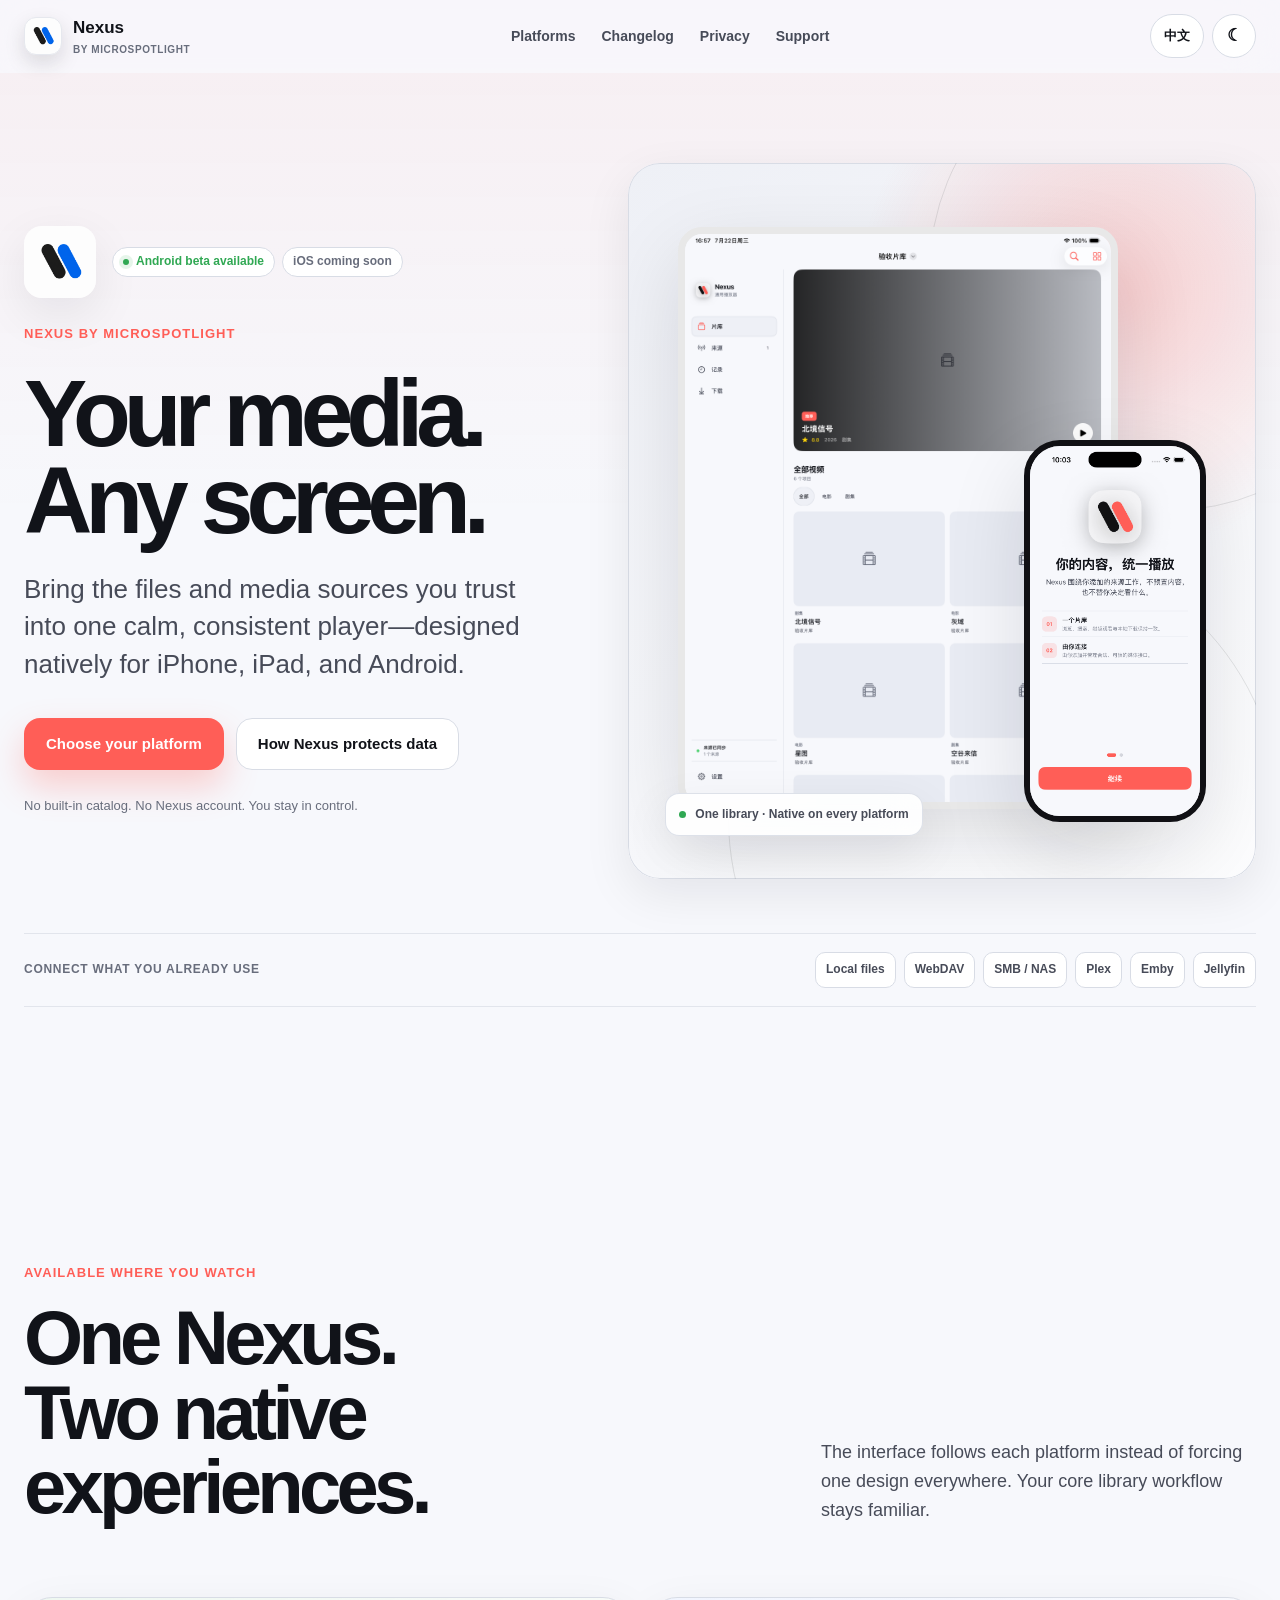
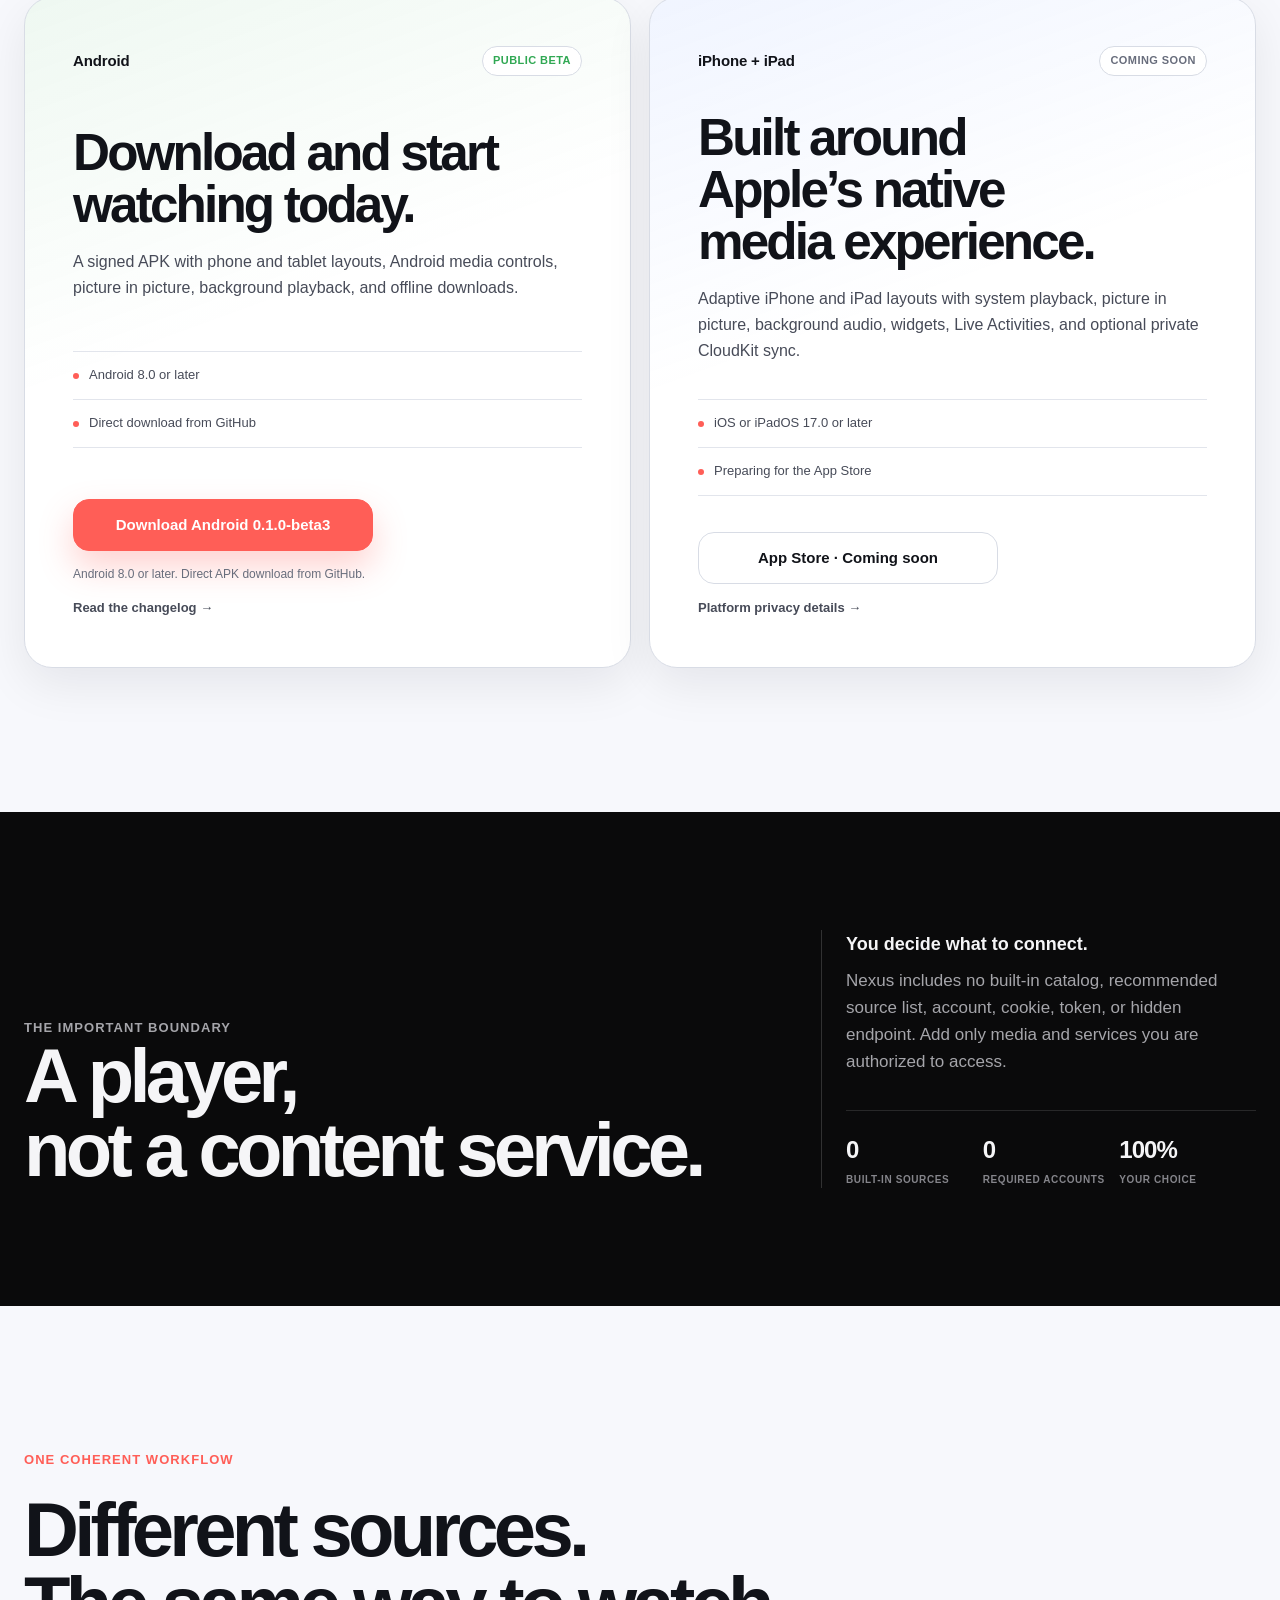
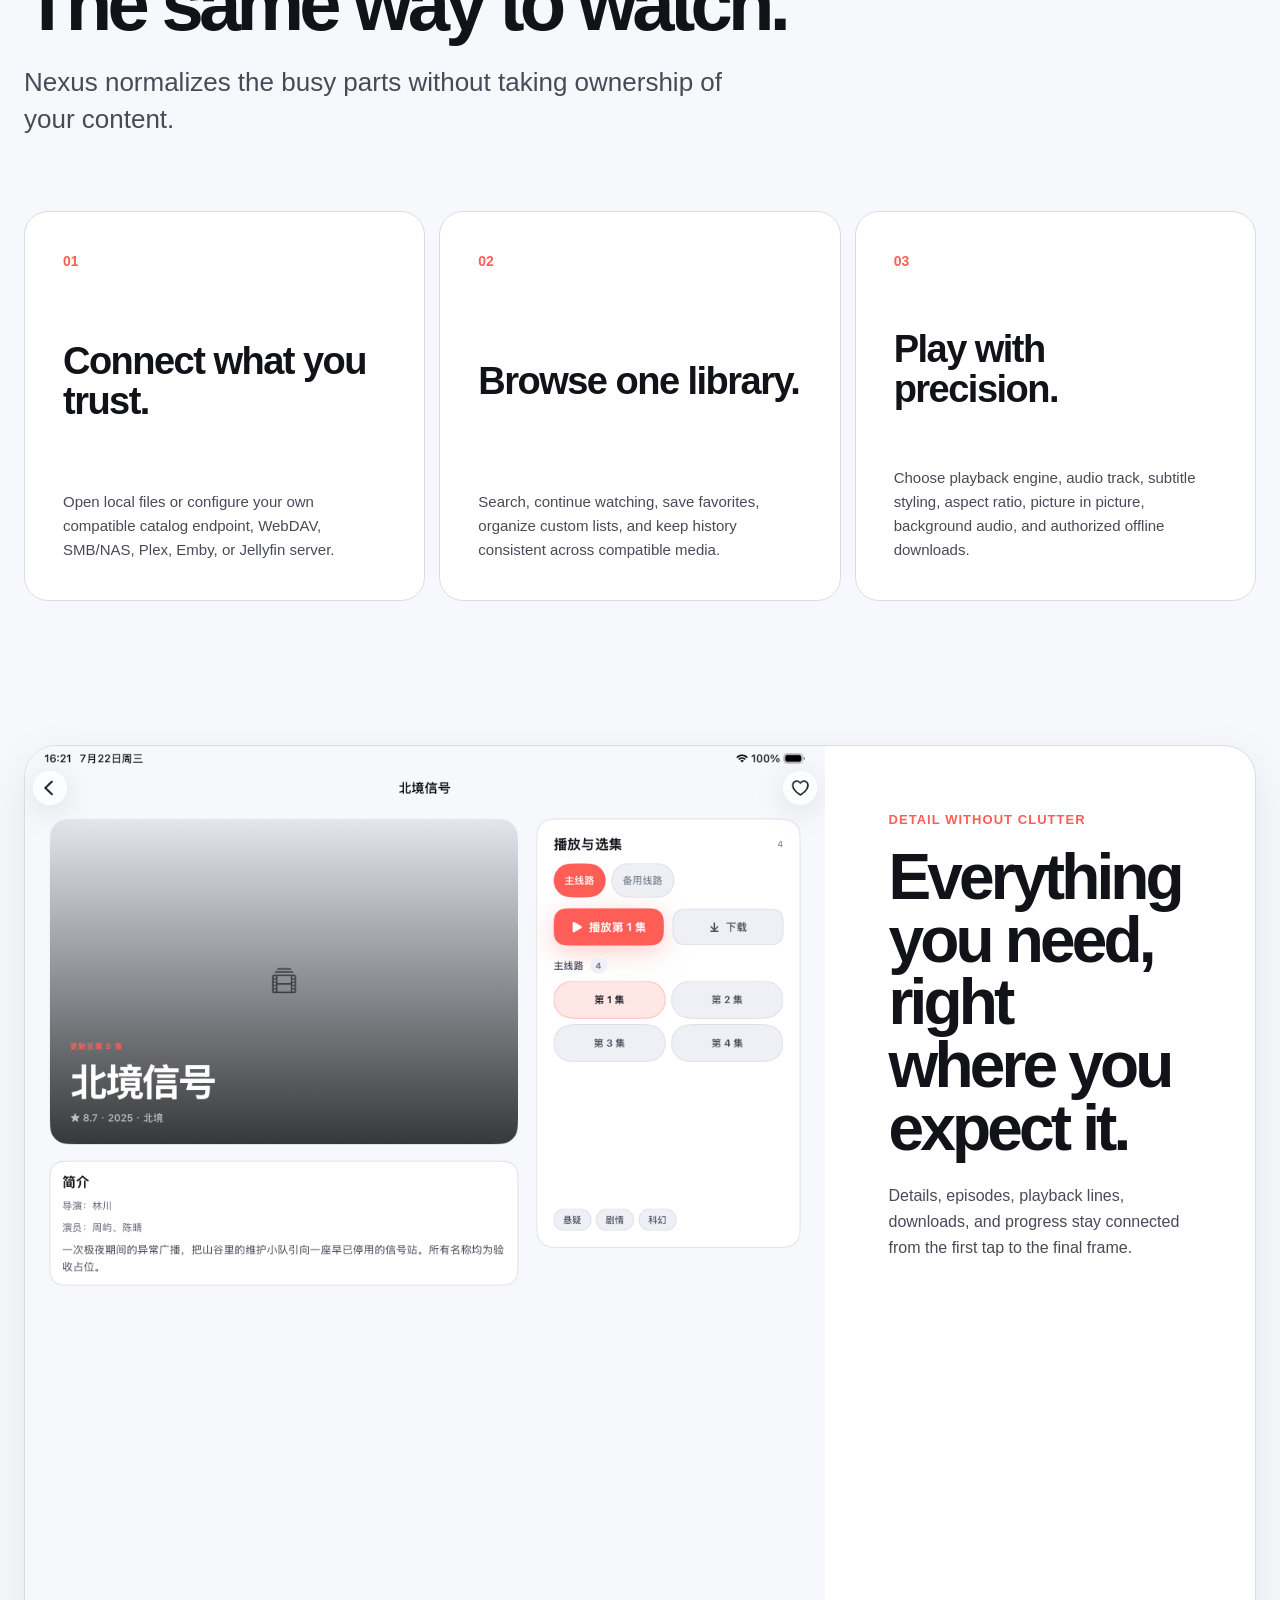
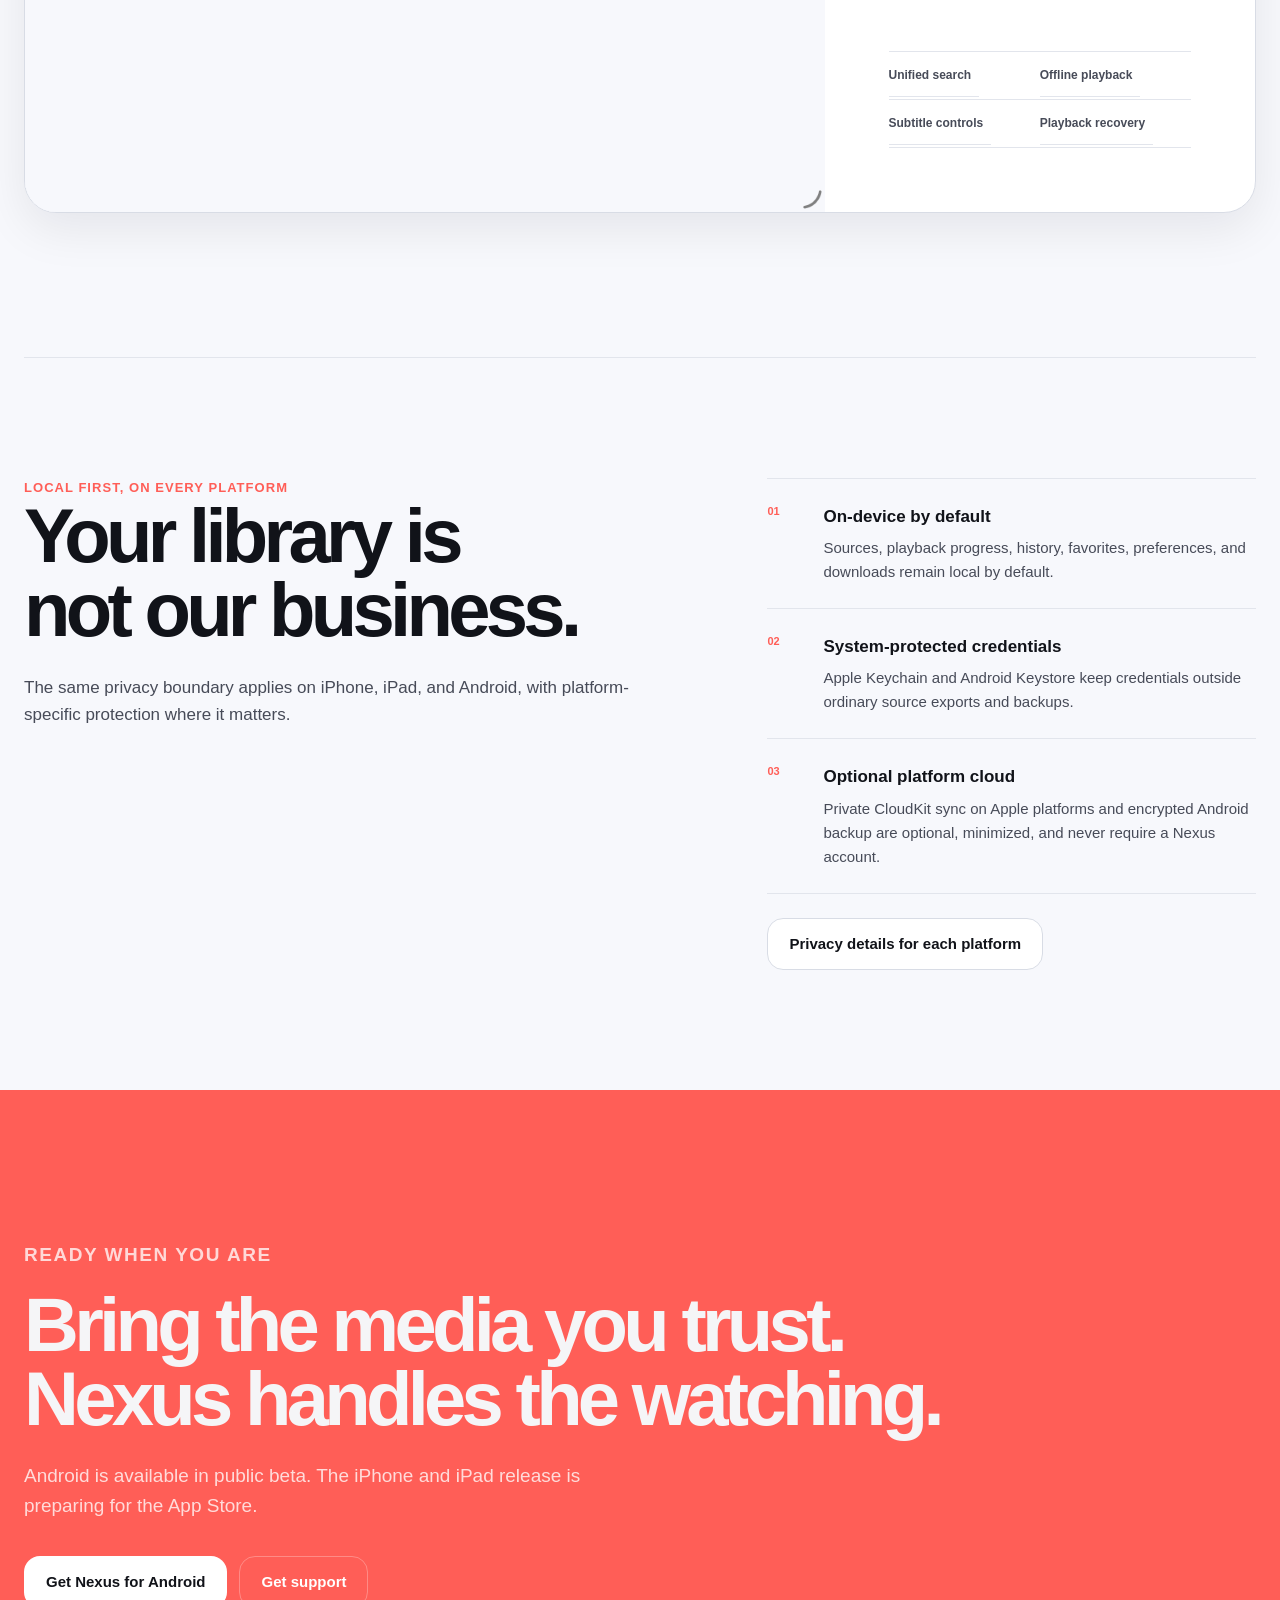
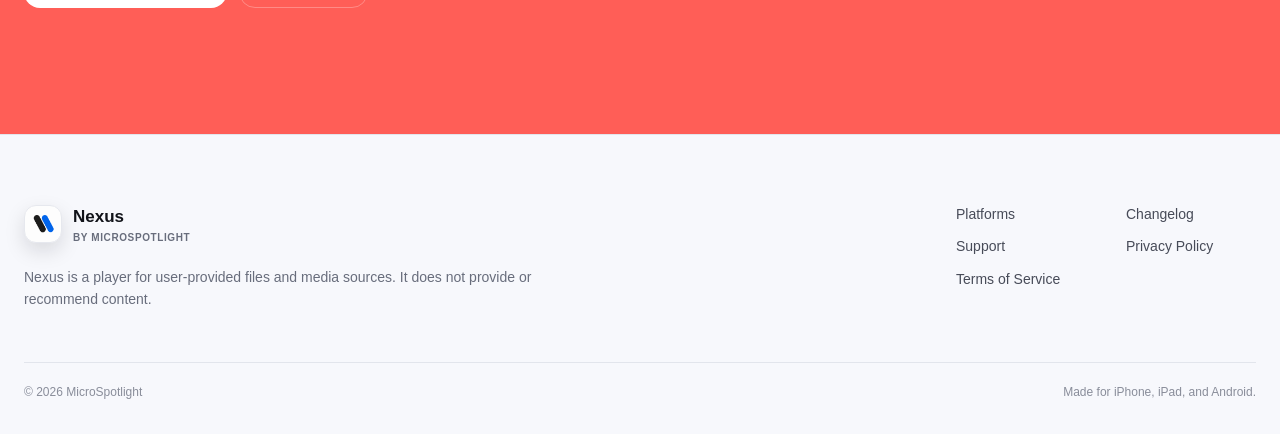
==== commit 8a4ae585: "chore: publish Android 0.1.0-beta3" ====
--- a/index.html
+++ b/index.html
@@ -113,7 +113,7 @@
             </ul>
             <div class="platform-card-actions" id="android-download">
               <!-- android-download:start -->
-              <a class="button secondary" data-android-download data-download-state="available" href="https://github.com/MicroSpotlight/nexus-website/releases/download/android-v0.1.0-beta-2/Nexus-Android.apk"><span data-lang="en">Download Android 0.1.0-beta-2</span><span data-lang="zh">Android 0.1.0-beta-2 下载</span></a>
+              <a class="button secondary" data-android-download data-download-state="available" href="https://github.com/MicroSpotlight/nexus-website/releases/download/android-v0.1.0-beta3/Nexus-Android.apk"><span data-lang="en">Download Android 0.1.0-beta3</span><span data-lang="zh">Android 0.1.0-beta3 下载</span></a>
               <span class="hero-note" data-android-download-note><span data-lang="en">Android 8.0 or later. Direct APK download from GitHub.</span><span data-lang="zh">需要 Android 8.0 或更高版本，通过 GitHub 直接下载 APK。</span></span>
               <!-- android-download:end -->
               <a class="text-link" href="./changelog/"><span data-lang="en">Read the changelog →</span><span data-lang="zh">查看变更日志 →</span></a>
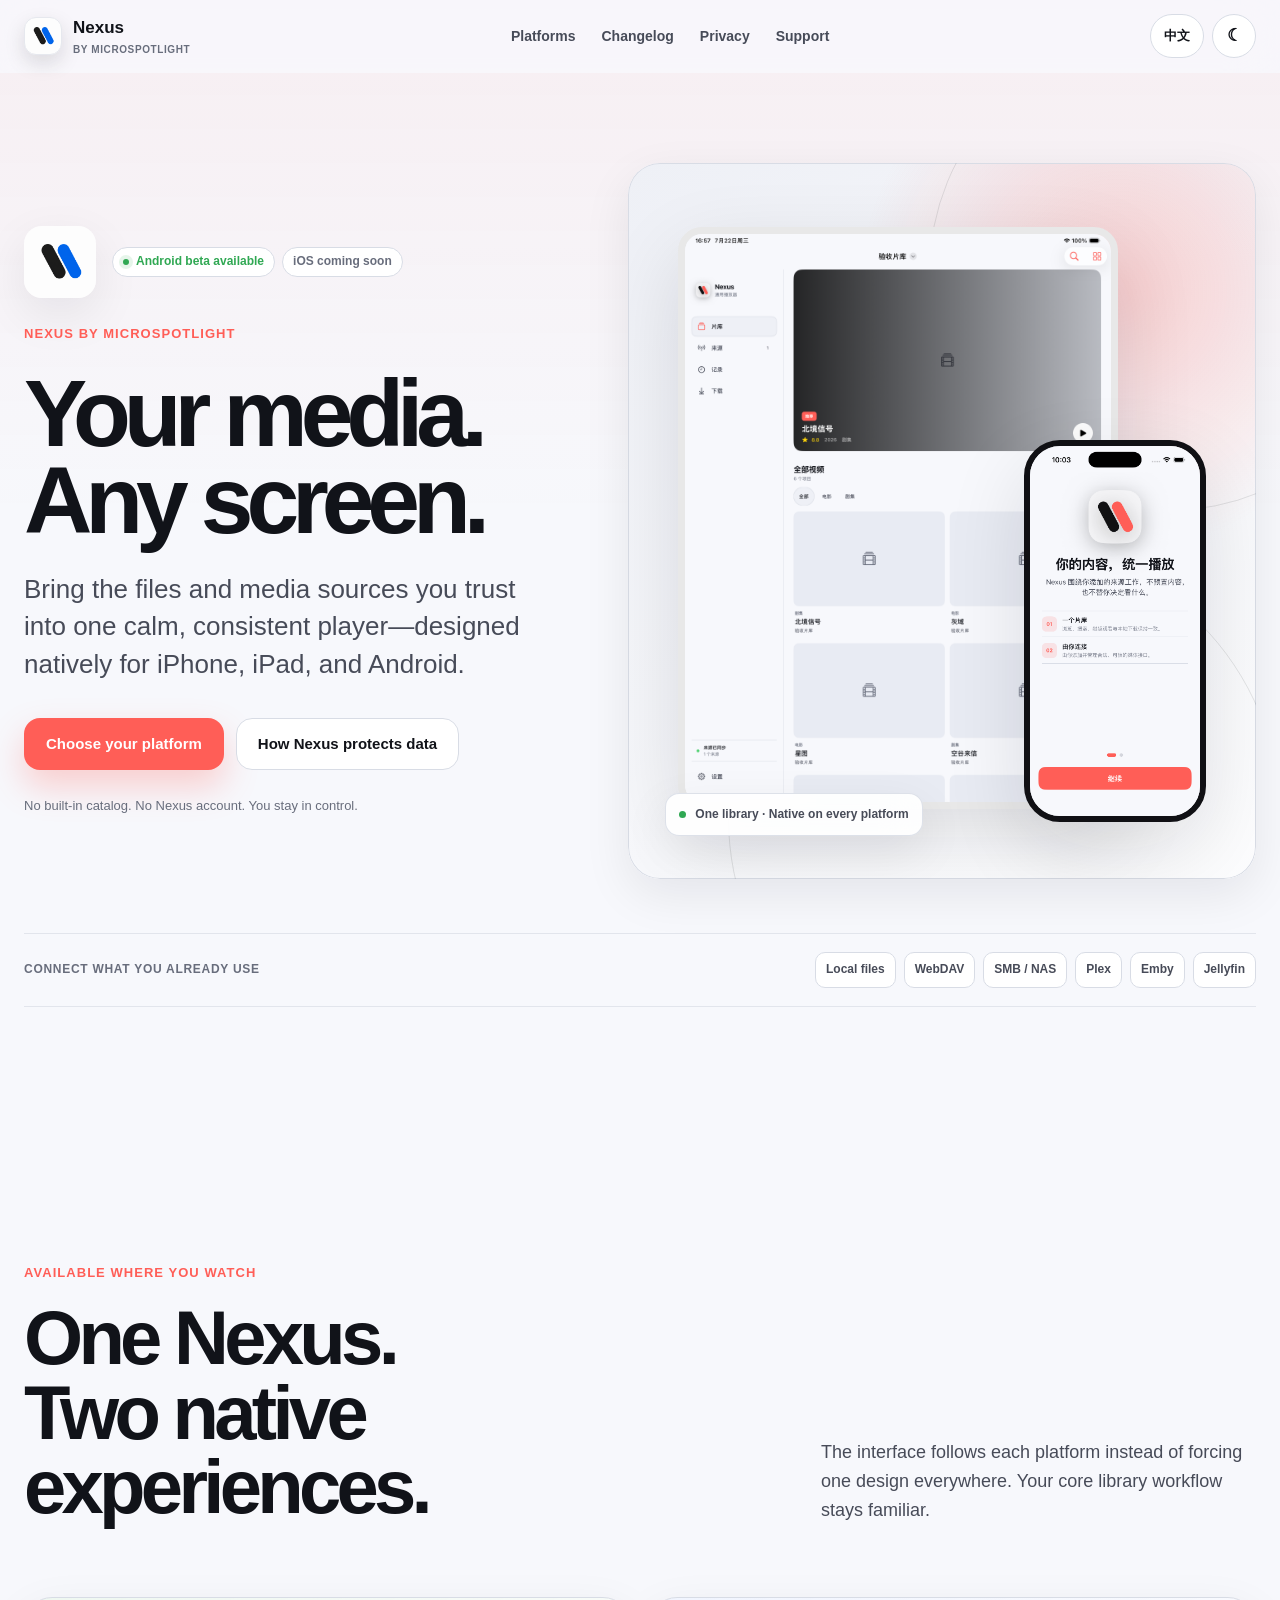
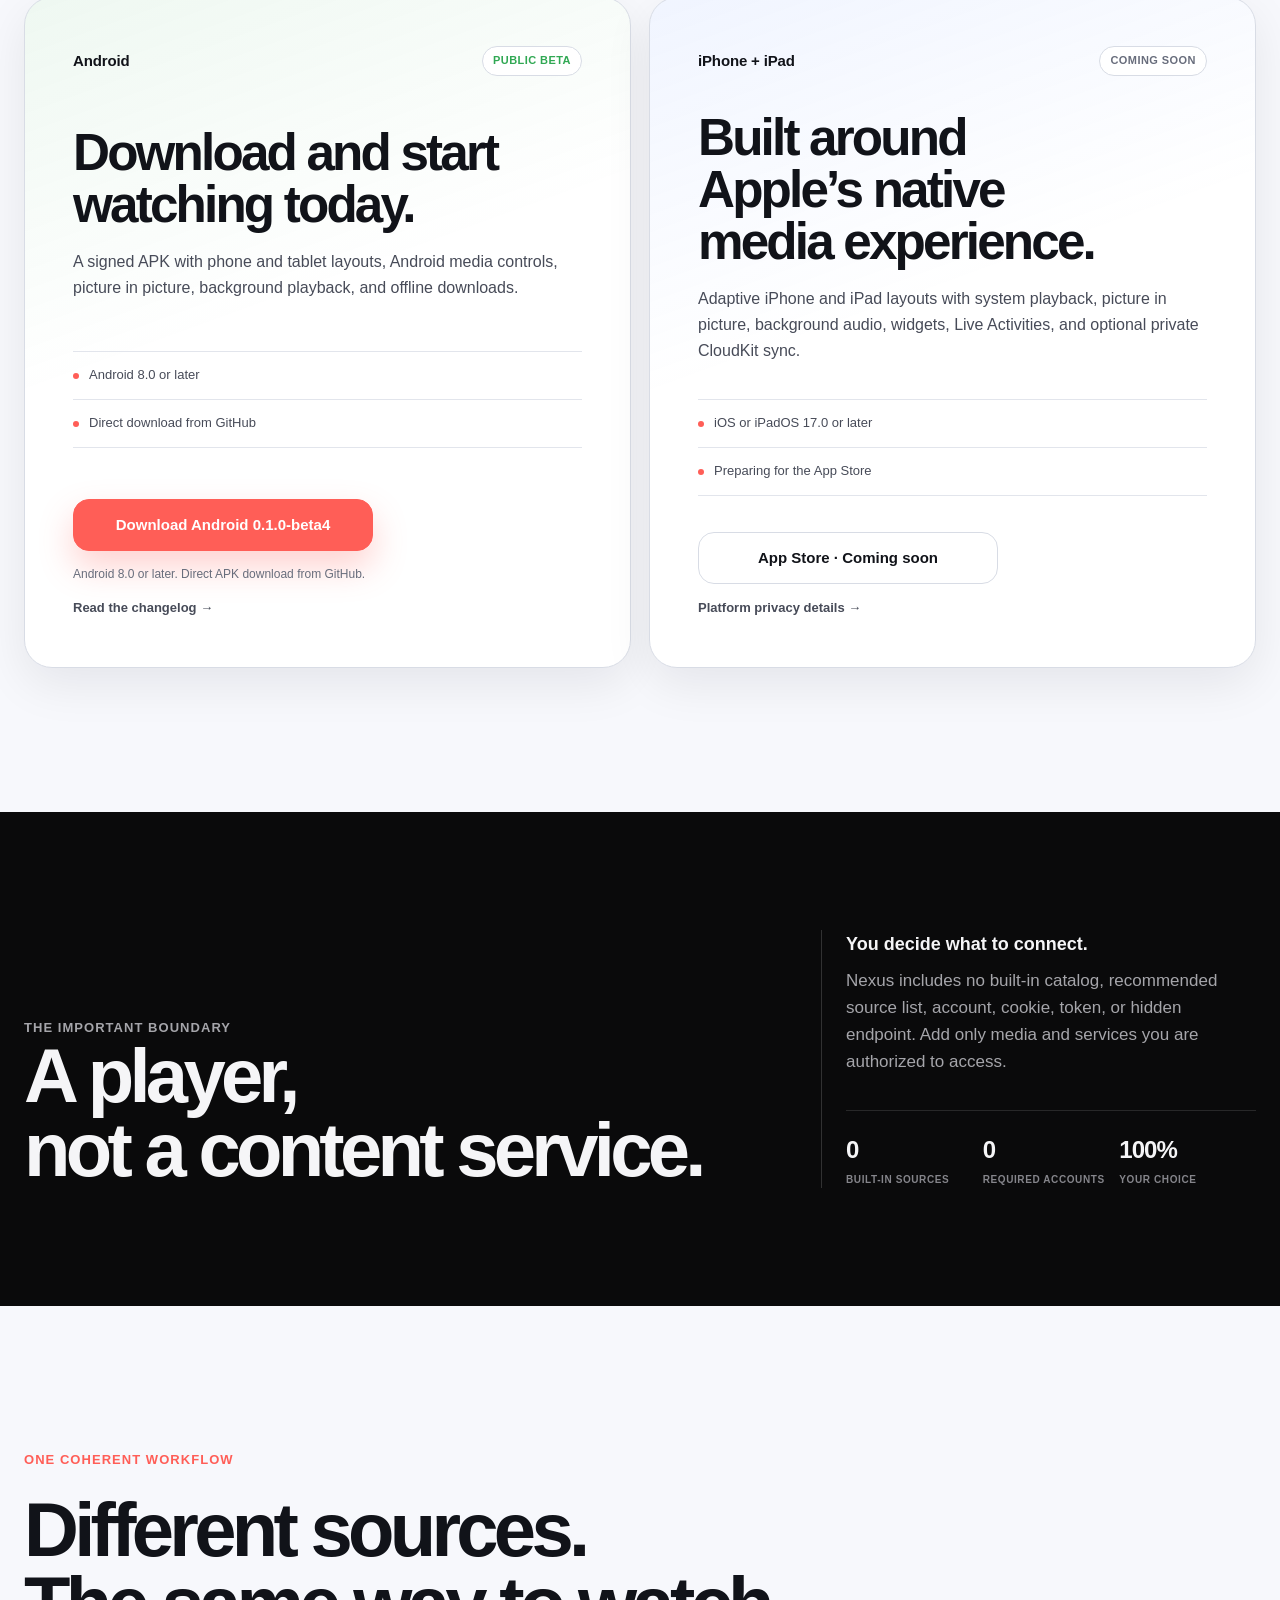
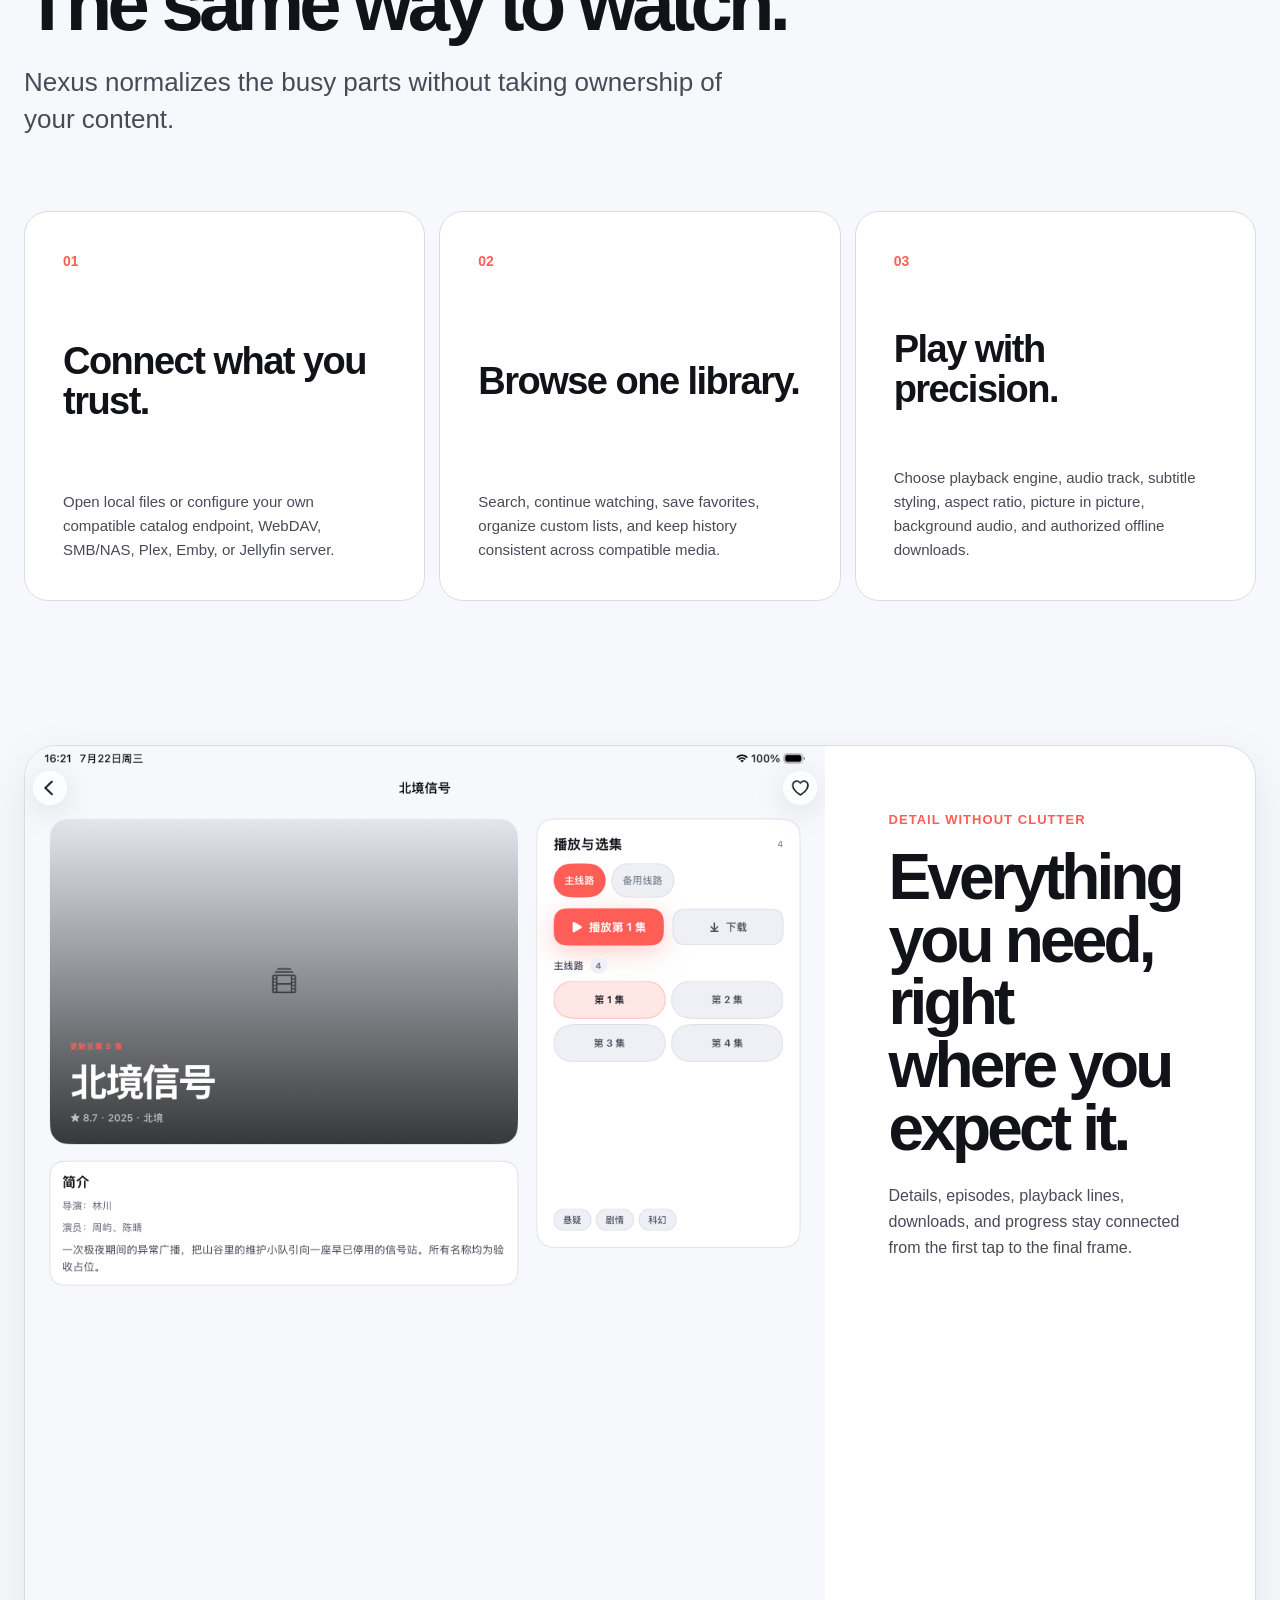
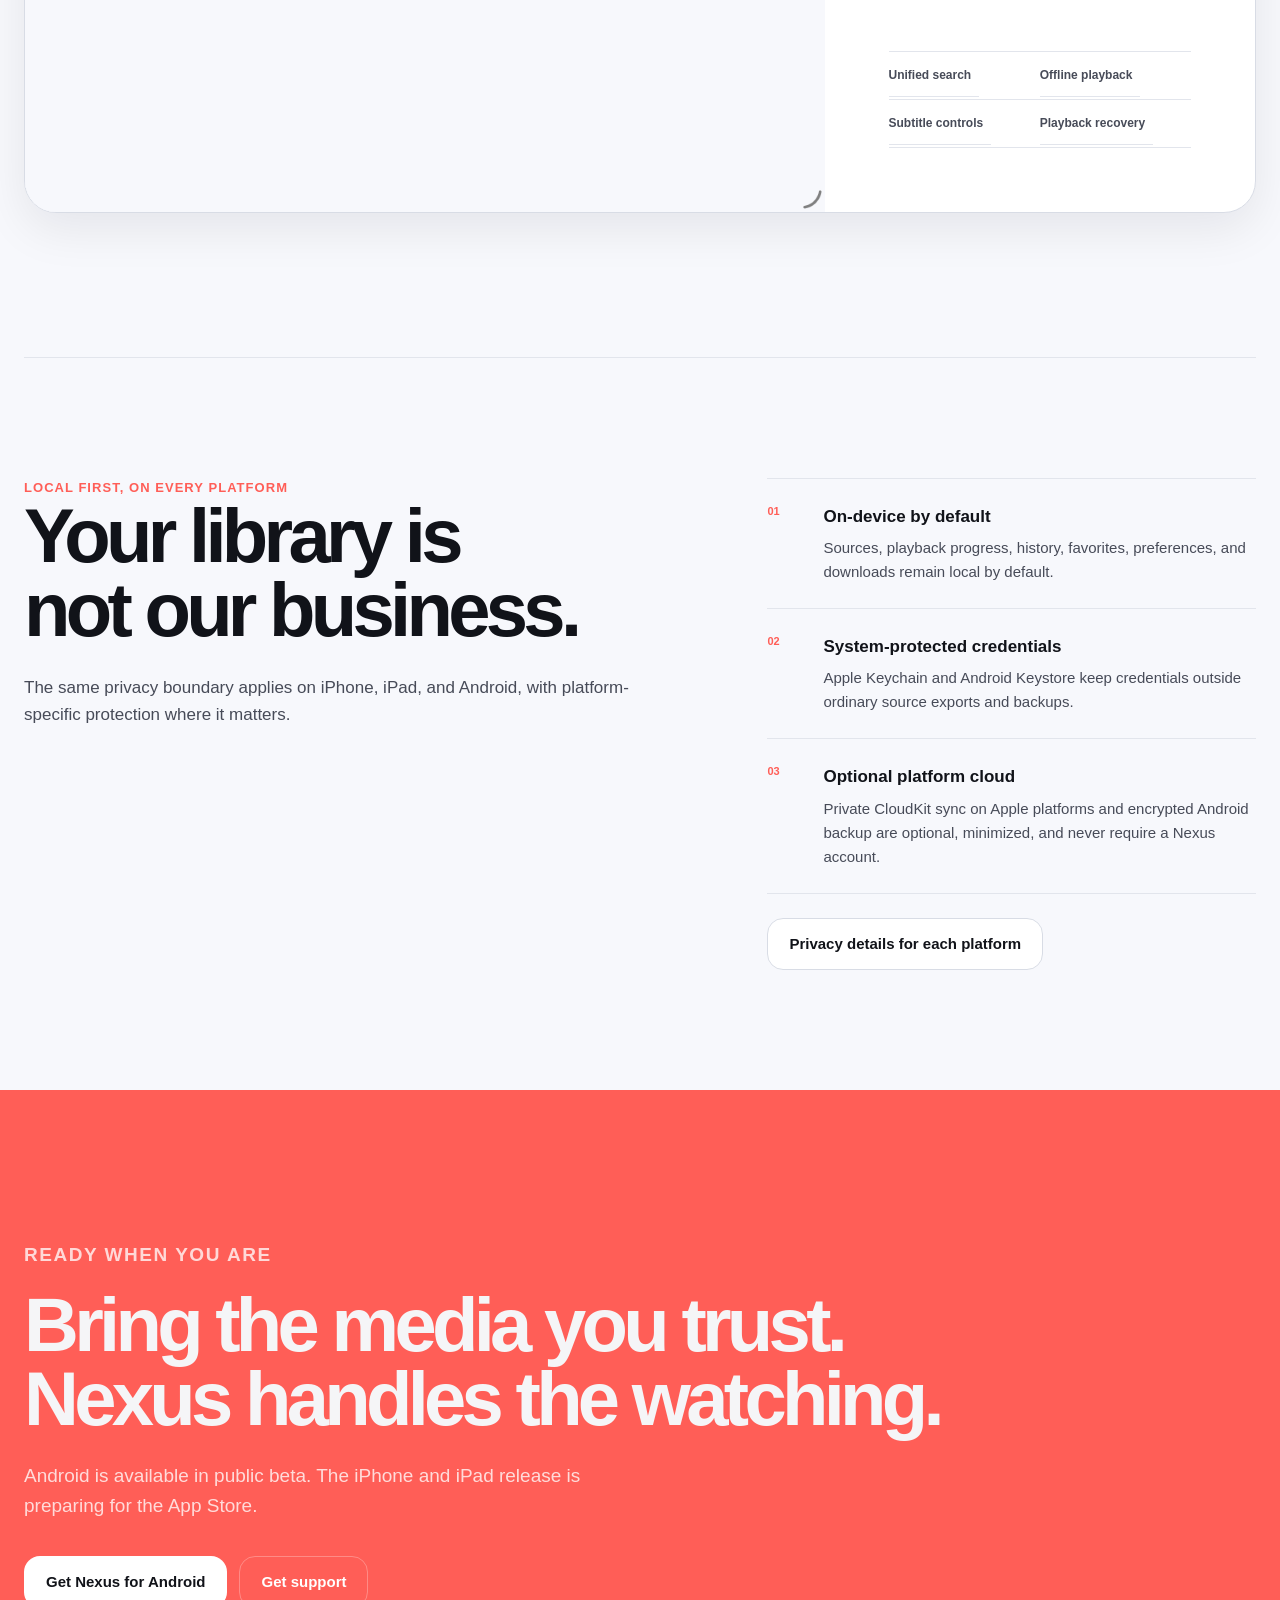
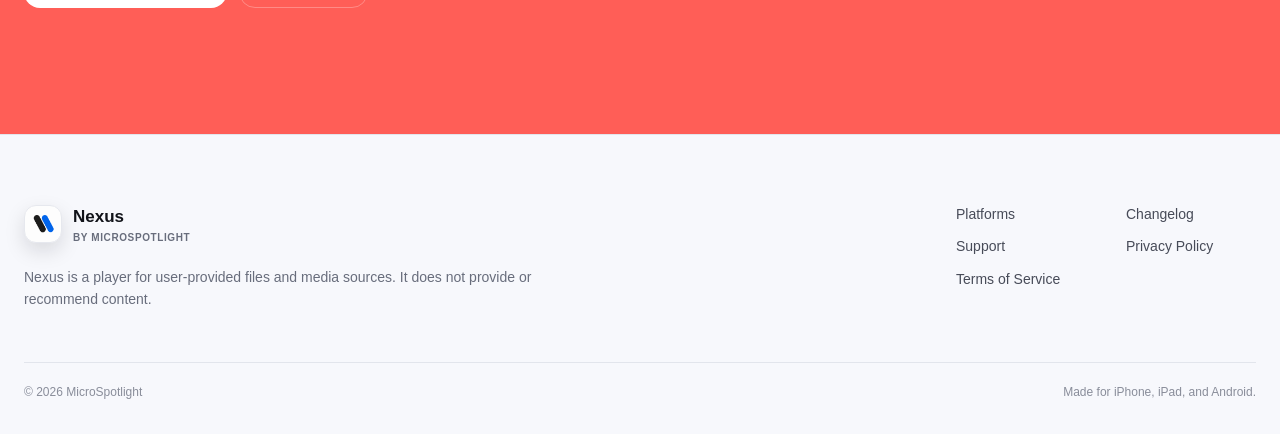
==== commit aaf43a10: "chore: publish Android 0.1.0-beta4" ====
--- a/index.html
+++ b/index.html
@@ -113,7 +113,7 @@
             </ul>
             <div class="platform-card-actions" id="android-download">
               <!-- android-download:start -->
-              <a class="button secondary" data-android-download data-download-state="available" href="https://github.com/MicroSpotlight/nexus-website/releases/download/android-v0.1.0-beta3/Nexus-Android.apk"><span data-lang="en">Download Android 0.1.0-beta3</span><span data-lang="zh">Android 0.1.0-beta3 下载</span></a>
+              <a class="button secondary" data-android-download data-download-state="available" href="https://github.com/MicroSpotlight/nexus-website/releases/download/android-v0.1.0-beta4/Nexus-Android.apk"><span data-lang="en">Download Android 0.1.0-beta4</span><span data-lang="zh">Android 0.1.0-beta4 下载</span></a>
               <span class="hero-note" data-android-download-note><span data-lang="en">Android 8.0 or later. Direct APK download from GitHub.</span><span data-lang="zh">需要 Android 8.0 或更高版本，通过 GitHub 直接下载 APK。</span></span>
               <!-- android-download:end -->
               <a class="text-link" href="./changelog/"><span data-lang="en">Read the changelog →</span><span data-lang="zh">查看变更日志 →</span></a>
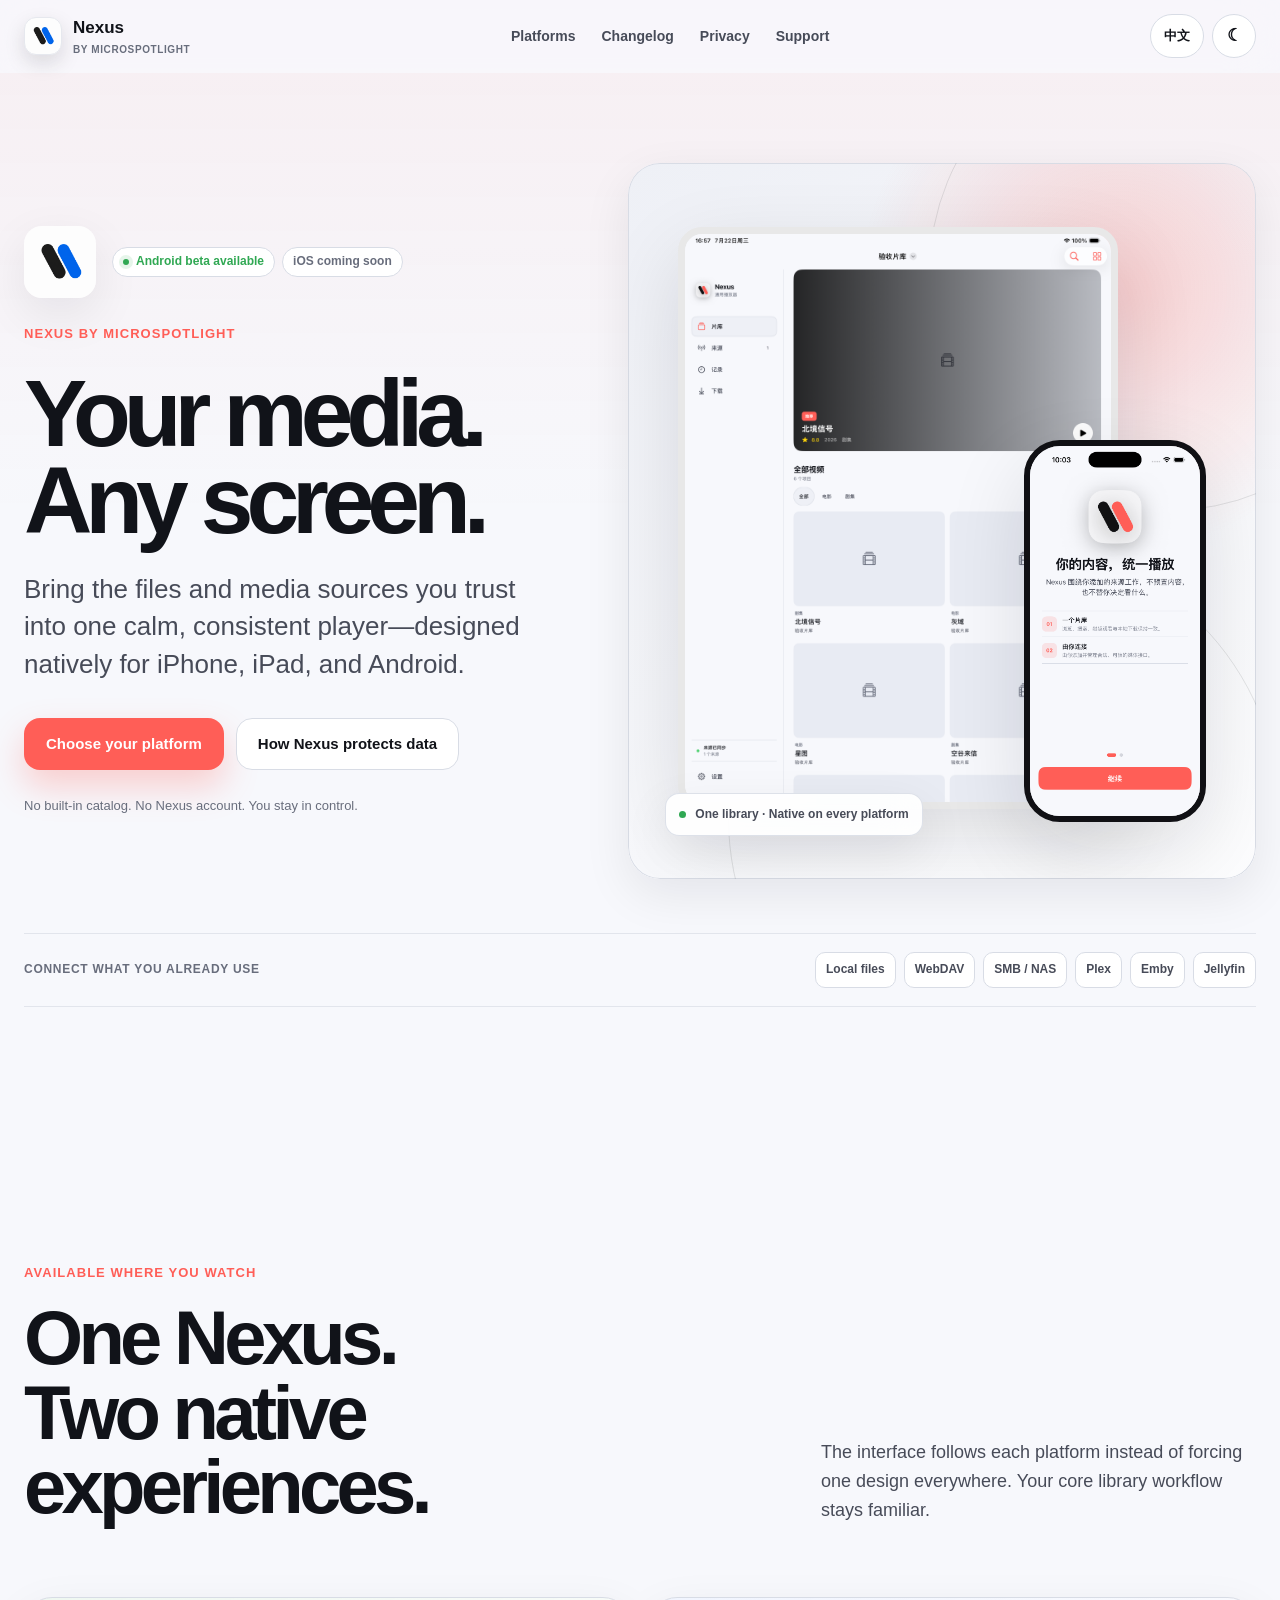
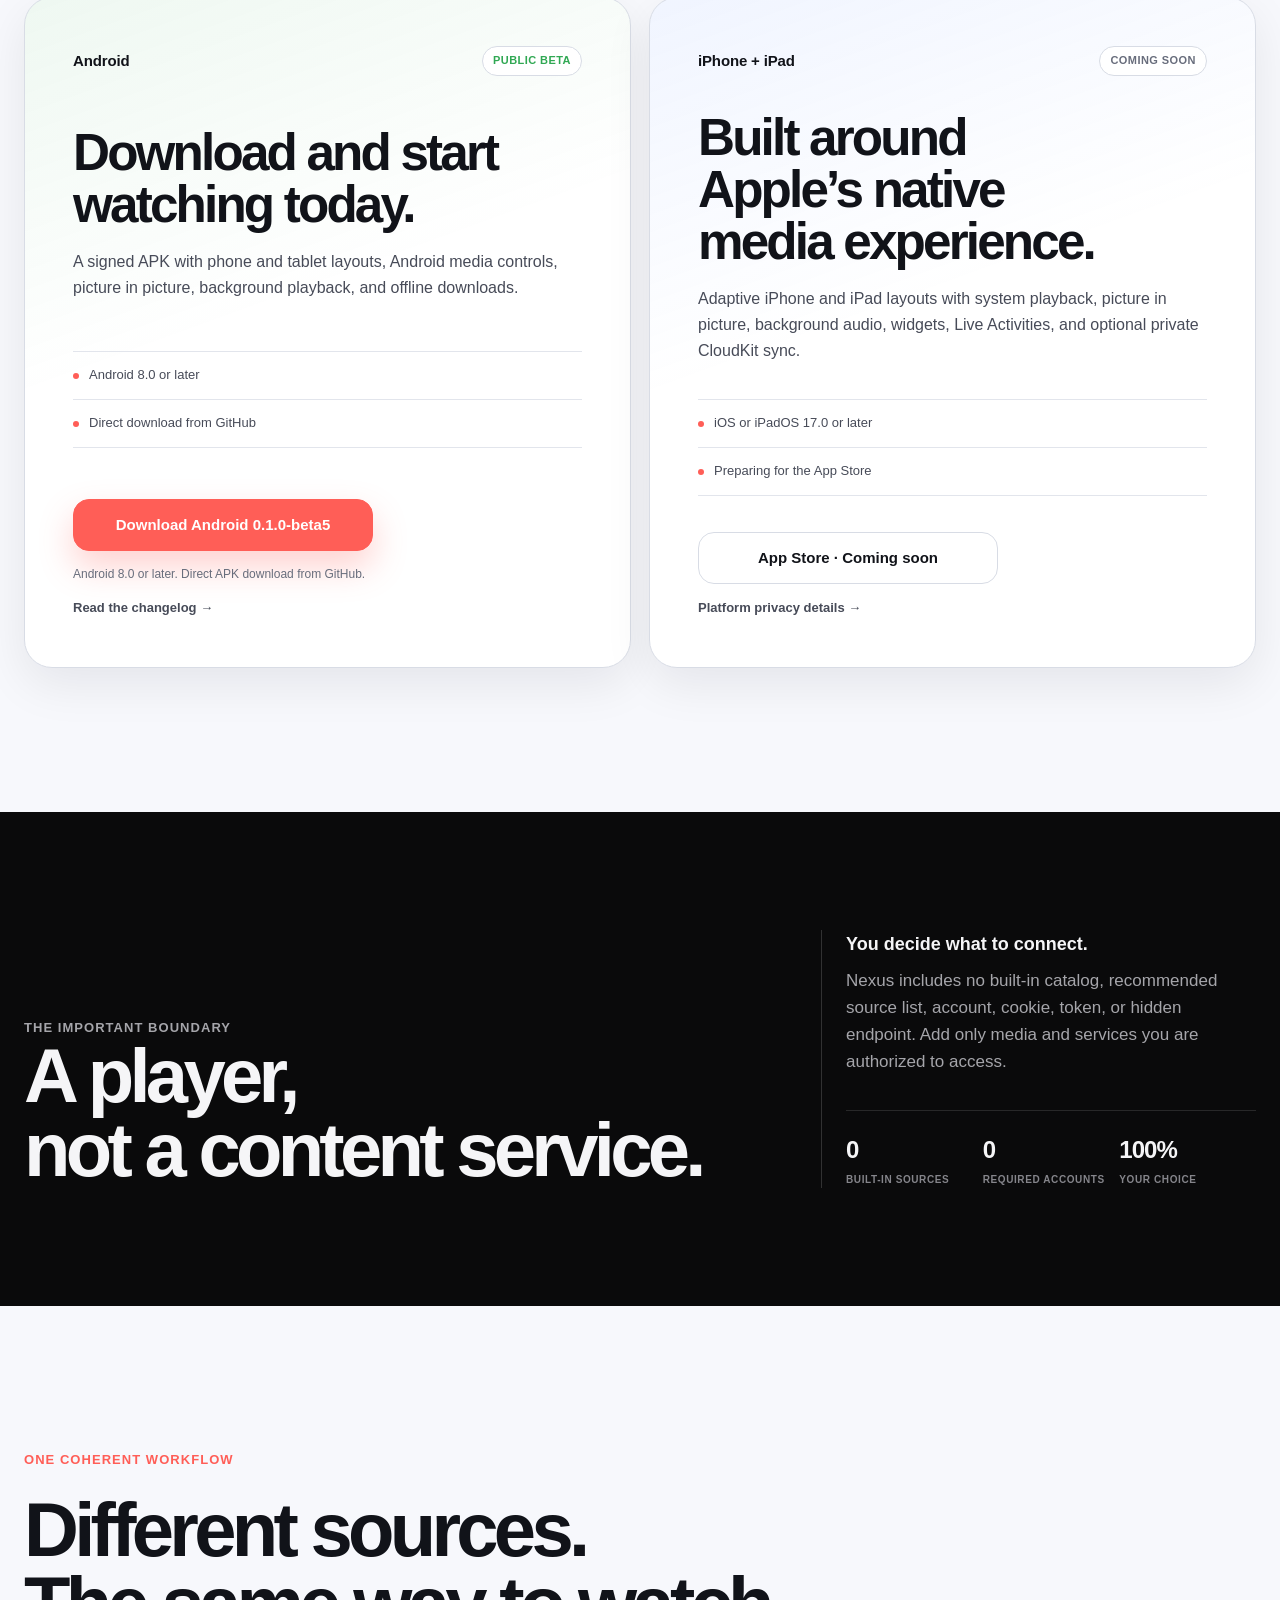
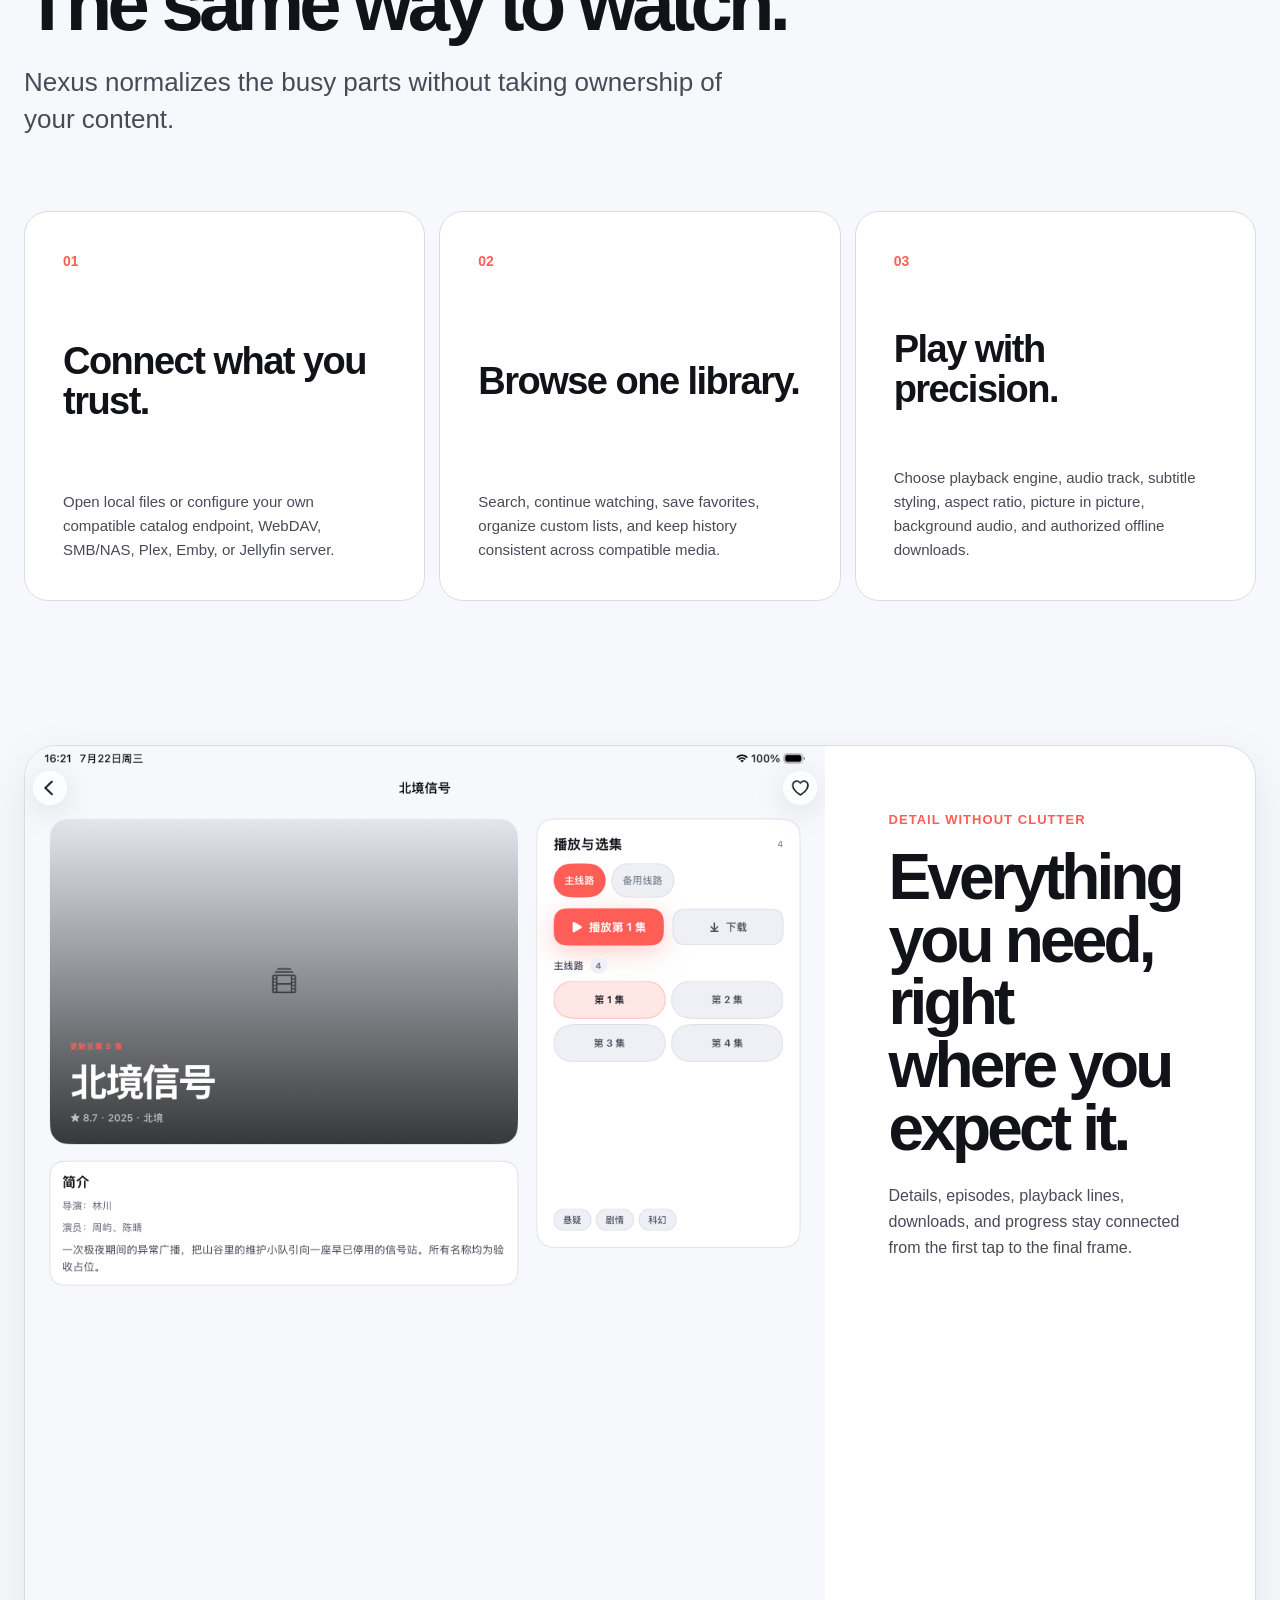
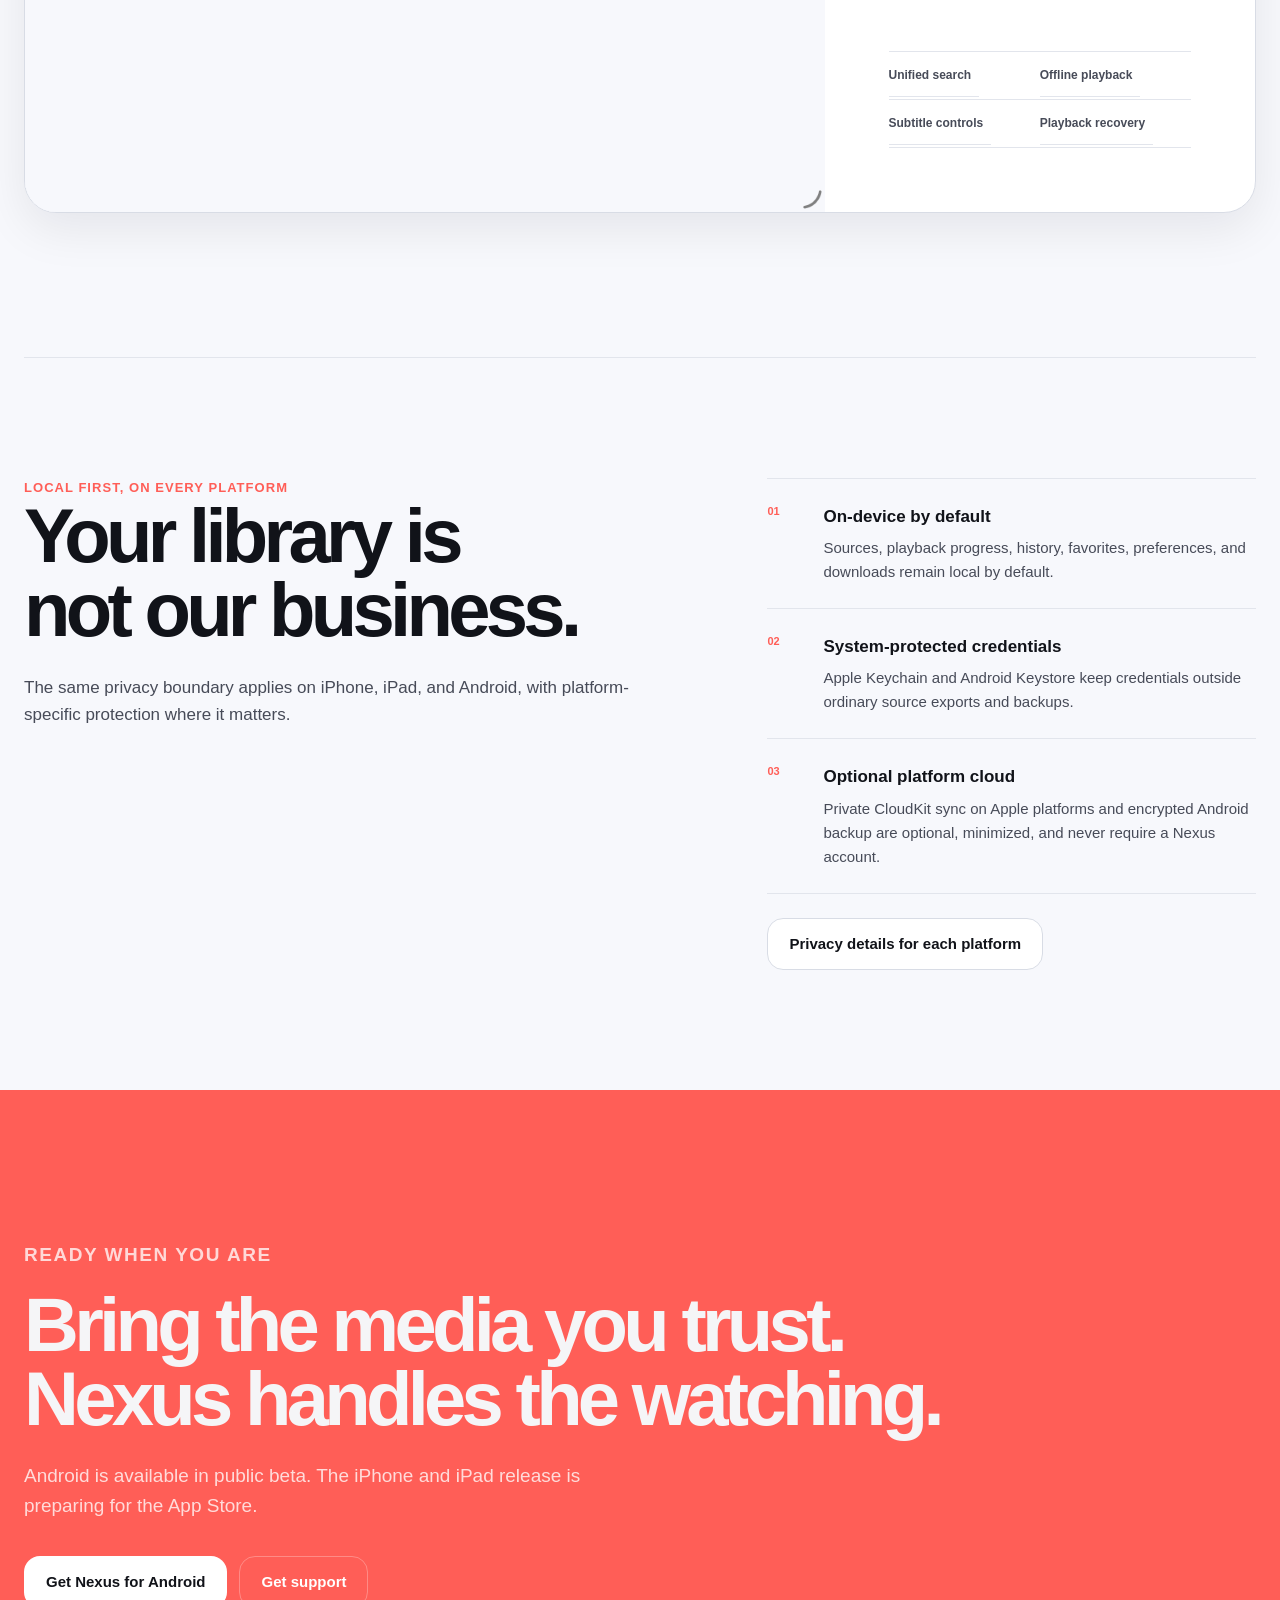
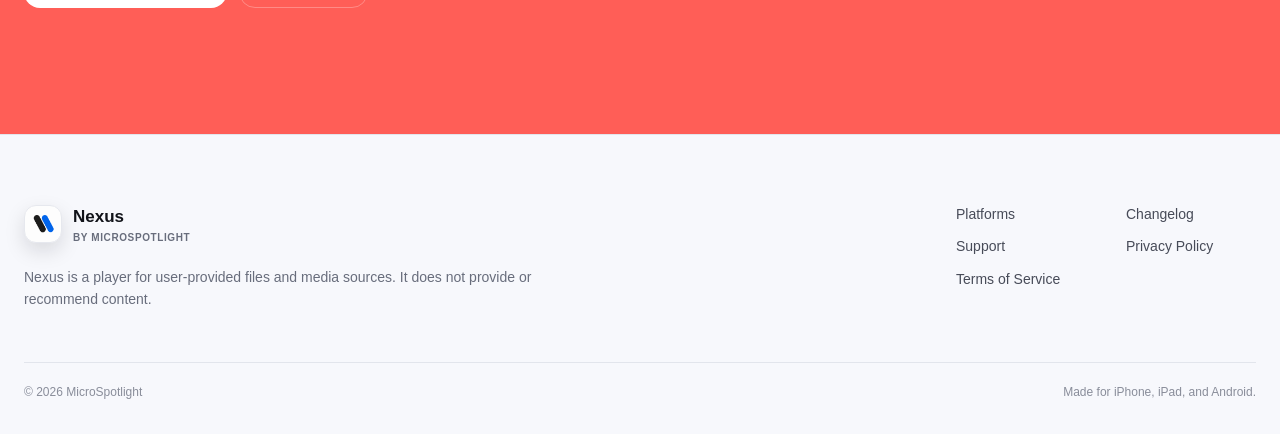
==== commit 9f18eac4: "chore: publish Android 0.1.0-beta5" ====
--- a/index.html
+++ b/index.html
@@ -113,7 +113,7 @@
             </ul>
             <div class="platform-card-actions" id="android-download">
               <!-- android-download:start -->
-              <a class="button secondary" data-android-download data-download-state="available" href="https://github.com/MicroSpotlight/nexus-website/releases/download/android-v0.1.0-beta4/Nexus-Android.apk"><span data-lang="en">Download Android 0.1.0-beta4</span><span data-lang="zh">Android 0.1.0-beta4 下载</span></a>
+              <a class="button secondary" data-android-download data-download-state="available" href="https://github.com/MicroSpotlight/nexus-website/releases/download/android-v0.1.0-beta5/Nexus-Android.apk"><span data-lang="en">Download Android 0.1.0-beta5</span><span data-lang="zh">Android 0.1.0-beta5 下载</span></a>
               <span class="hero-note" data-android-download-note><span data-lang="en">Android 8.0 or later. Direct APK download from GitHub.</span><span data-lang="zh">需要 Android 8.0 或更高版本，通过 GitHub 直接下载 APK。</span></span>
               <!-- android-download:end -->
               <a class="text-link" href="./changelog/"><span data-lang="en">Read the changelog →</span><span data-lang="zh">查看变更日志 →</span></a>
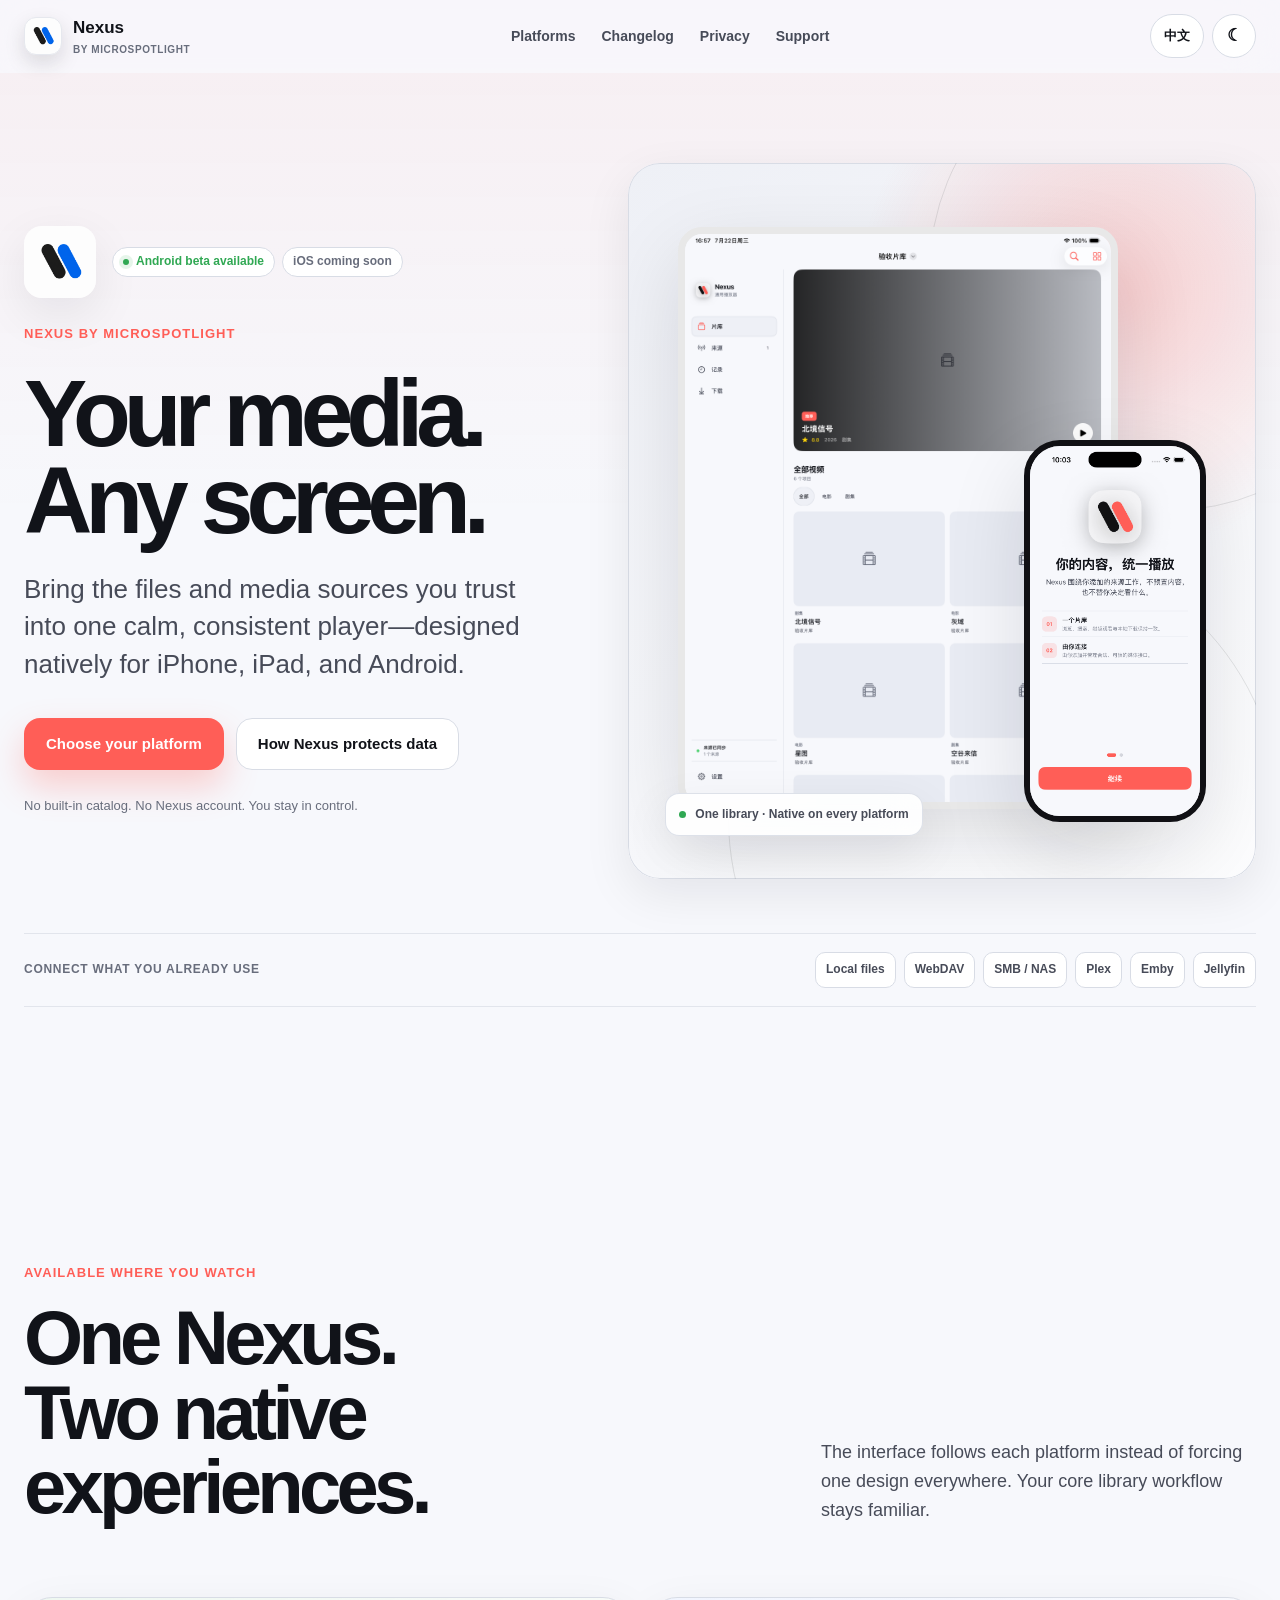
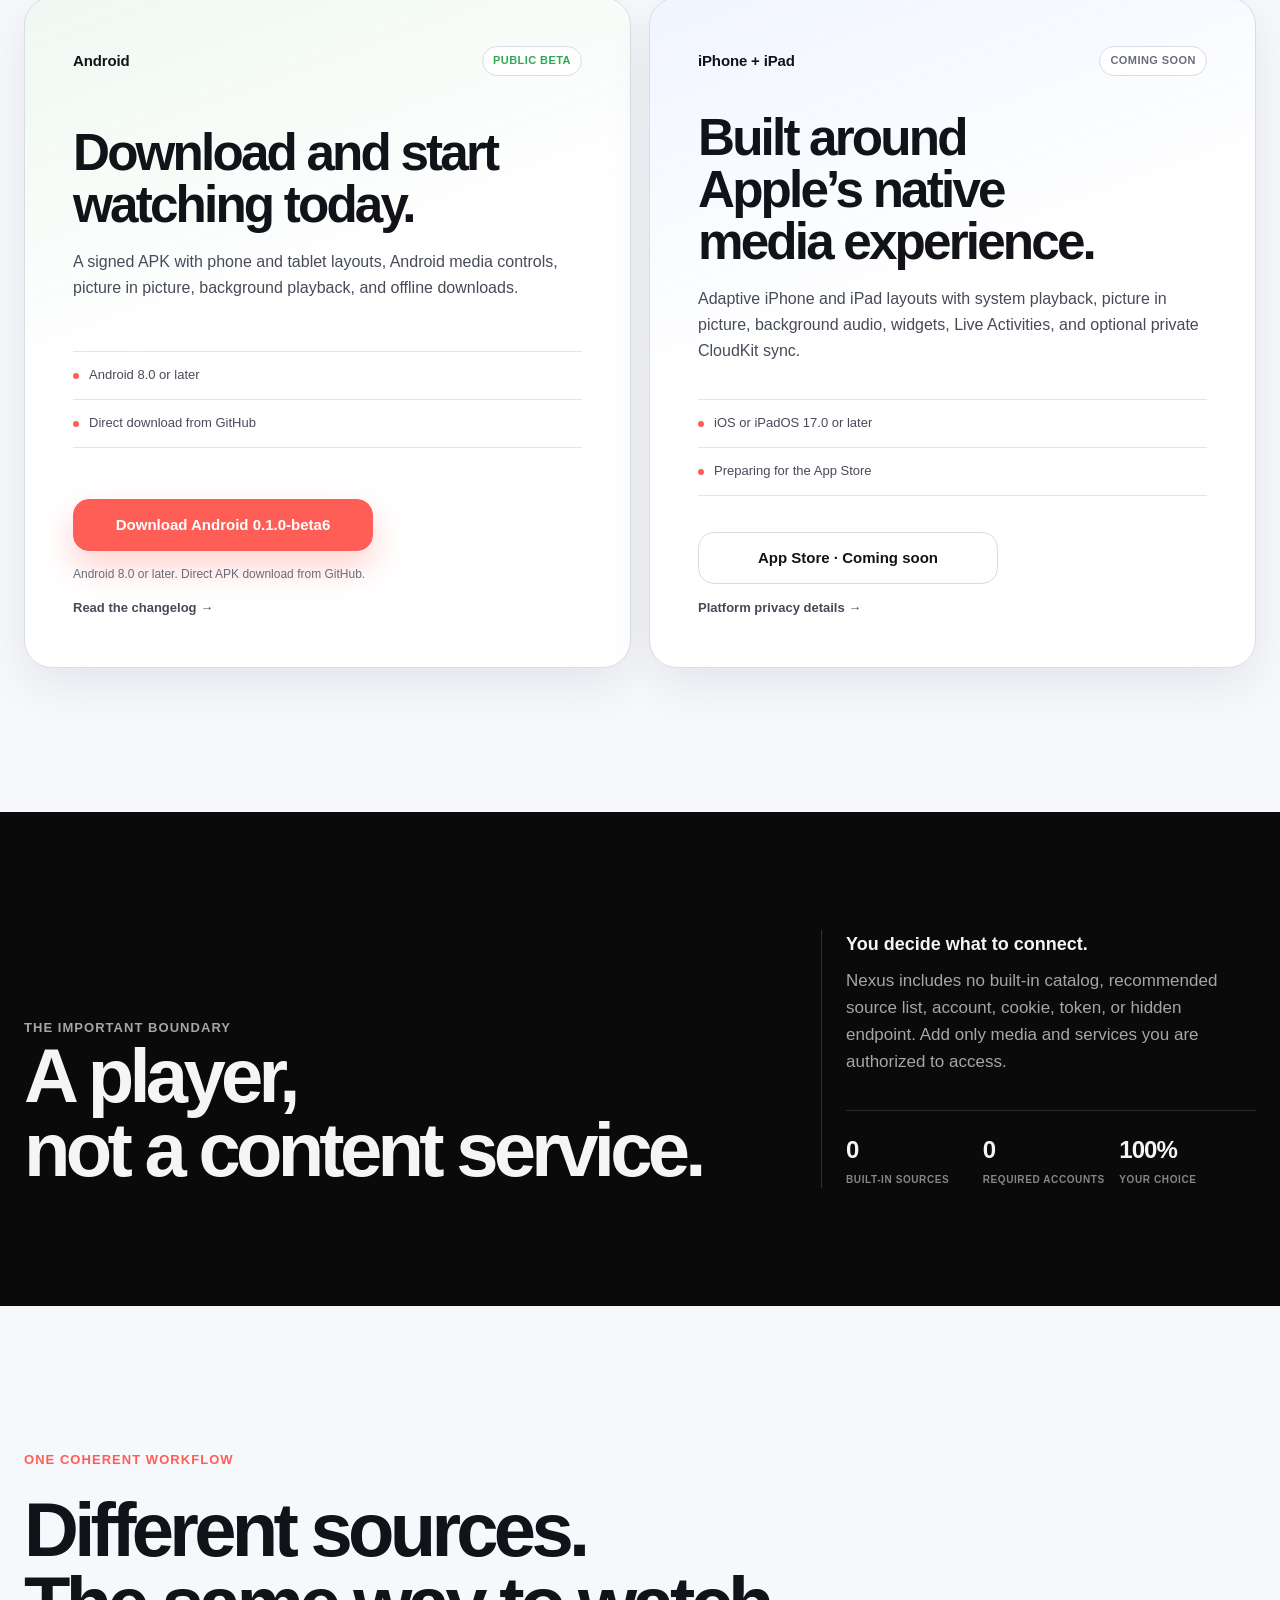
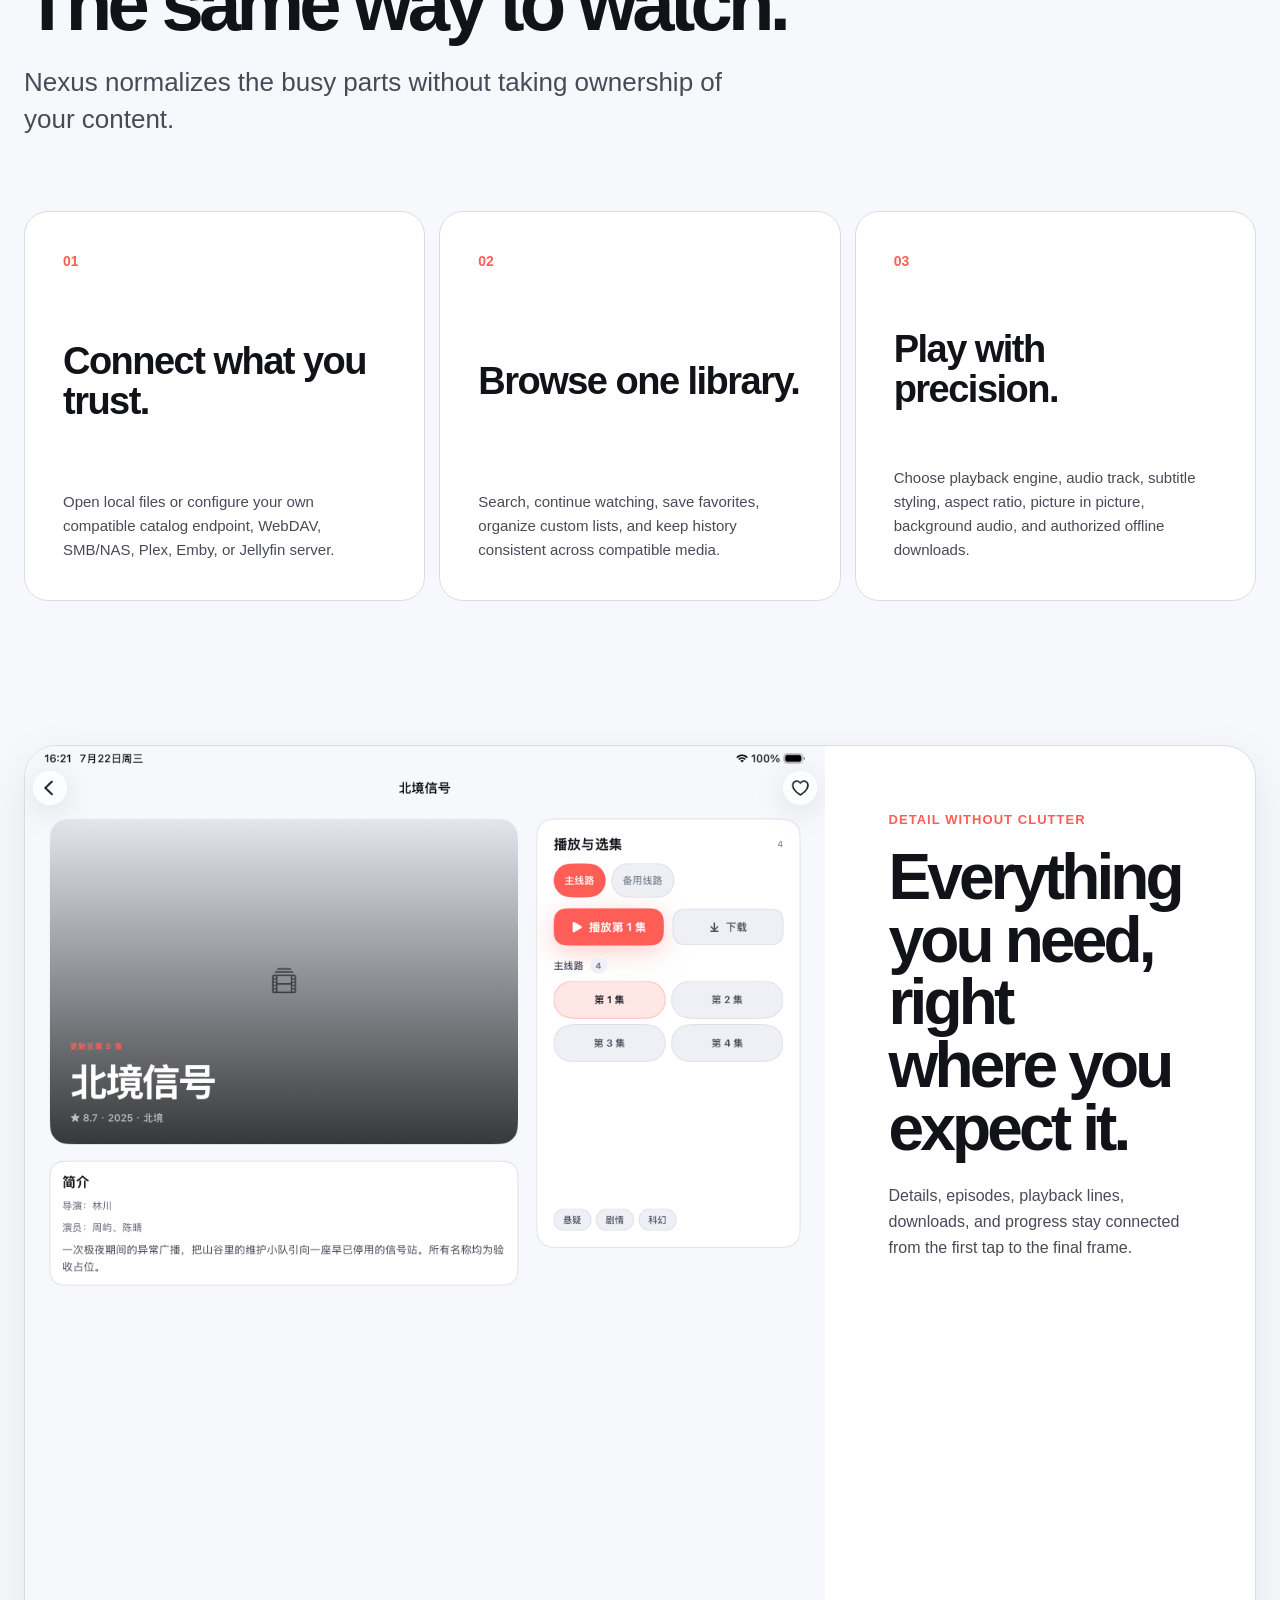
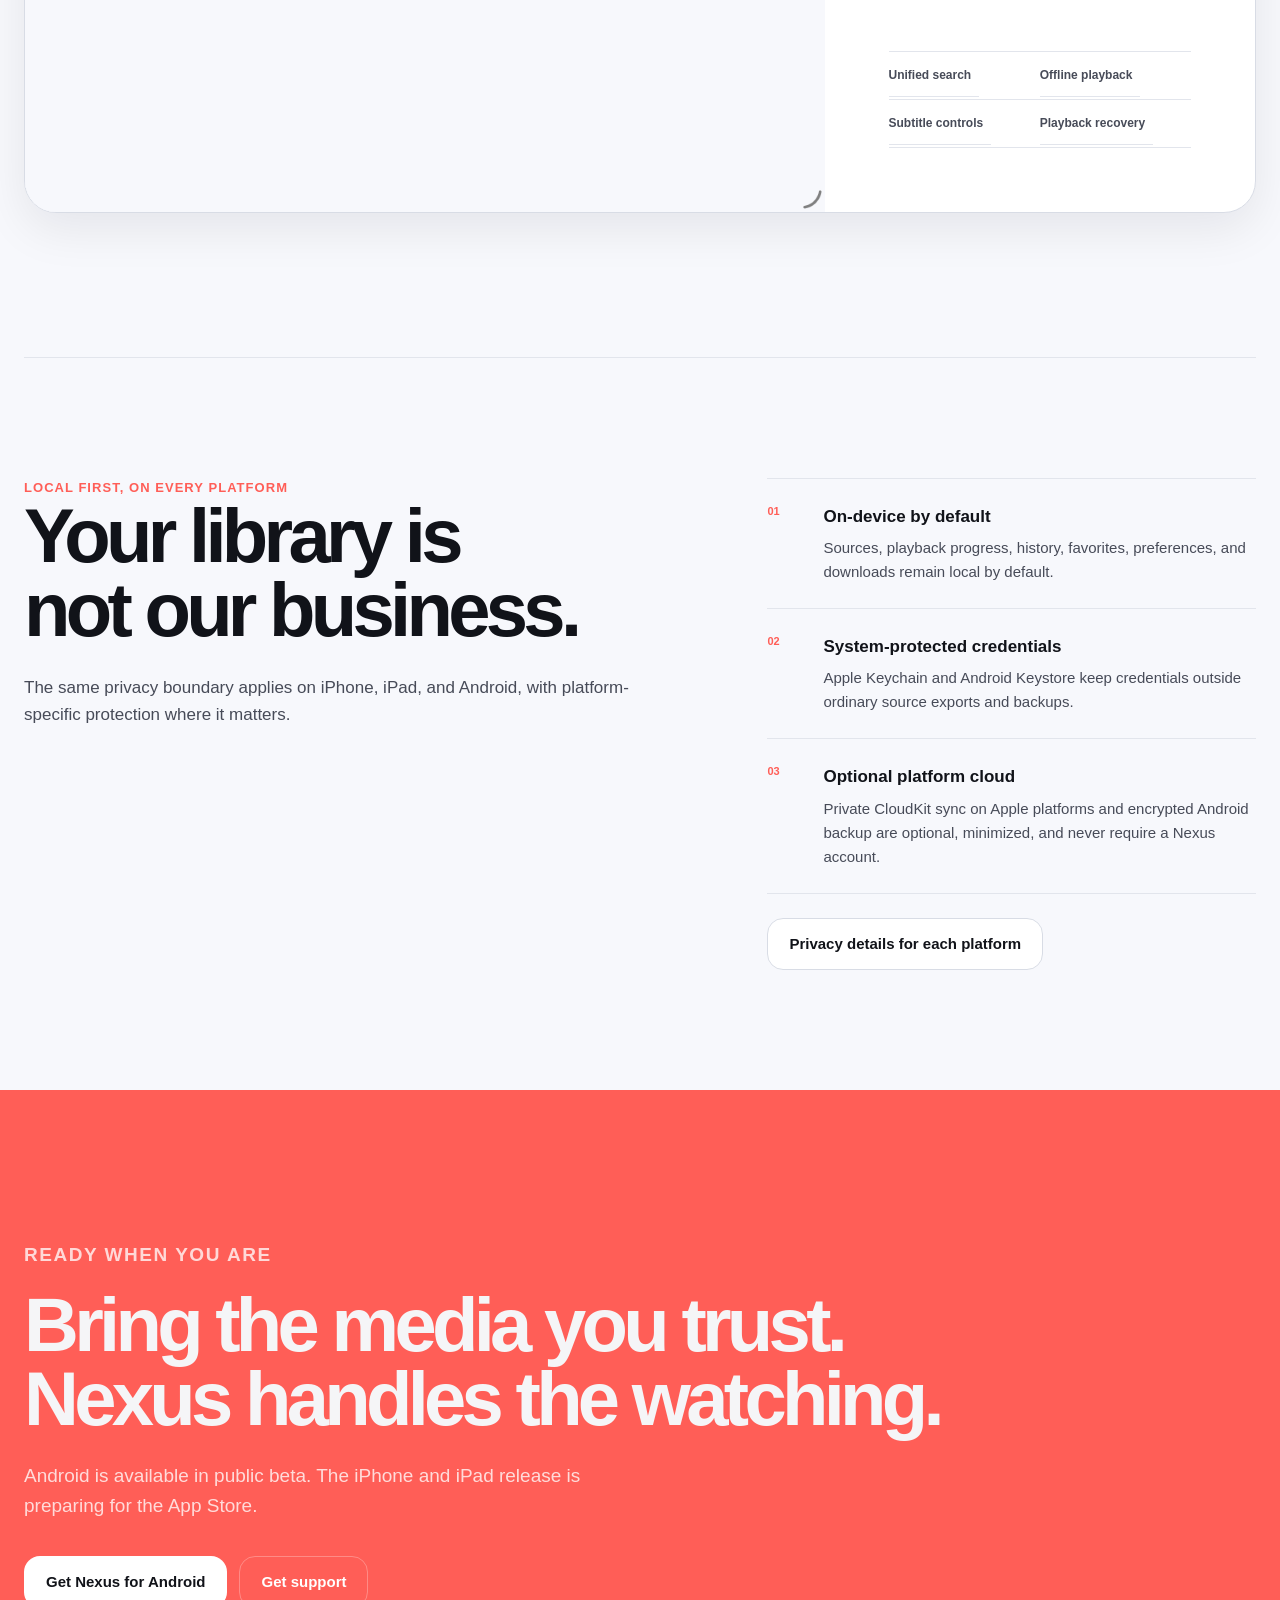
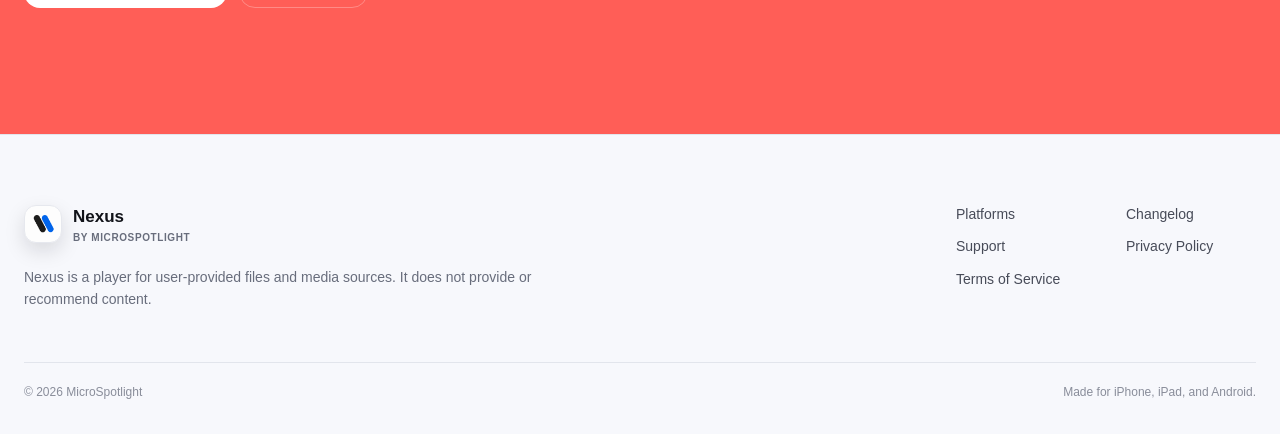
==== commit 578f22fc: "chore: publish Android 0.1.0-beta6" ====
--- a/index.html
+++ b/index.html
@@ -113,7 +113,7 @@
             </ul>
             <div class="platform-card-actions" id="android-download">
               <!-- android-download:start -->
-              <a class="button secondary" data-android-download data-download-state="available" href="https://github.com/MicroSpotlight/nexus-website/releases/download/android-v0.1.0-beta5/Nexus-Android.apk"><span data-lang="en">Download Android 0.1.0-beta5</span><span data-lang="zh">Android 0.1.0-beta5 下载</span></a>
+              <a class="button secondary" data-android-download data-download-state="available" href="https://github.com/MicroSpotlight/nexus-website/releases/download/android-v0.1.0-beta6/Nexus-Android.apk"><span data-lang="en">Download Android 0.1.0-beta6</span><span data-lang="zh">Android 0.1.0-beta6 下载</span></a>
               <span class="hero-note" data-android-download-note><span data-lang="en">Android 8.0 or later. Direct APK download from GitHub.</span><span data-lang="zh">需要 Android 8.0 或更高版本，通过 GitHub 直接下载 APK。</span></span>
               <!-- android-download:end -->
               <a class="text-link" href="./changelog/"><span data-lang="en">Read the changelog →</span><span data-lang="zh">查看变更日志 →</span></a>
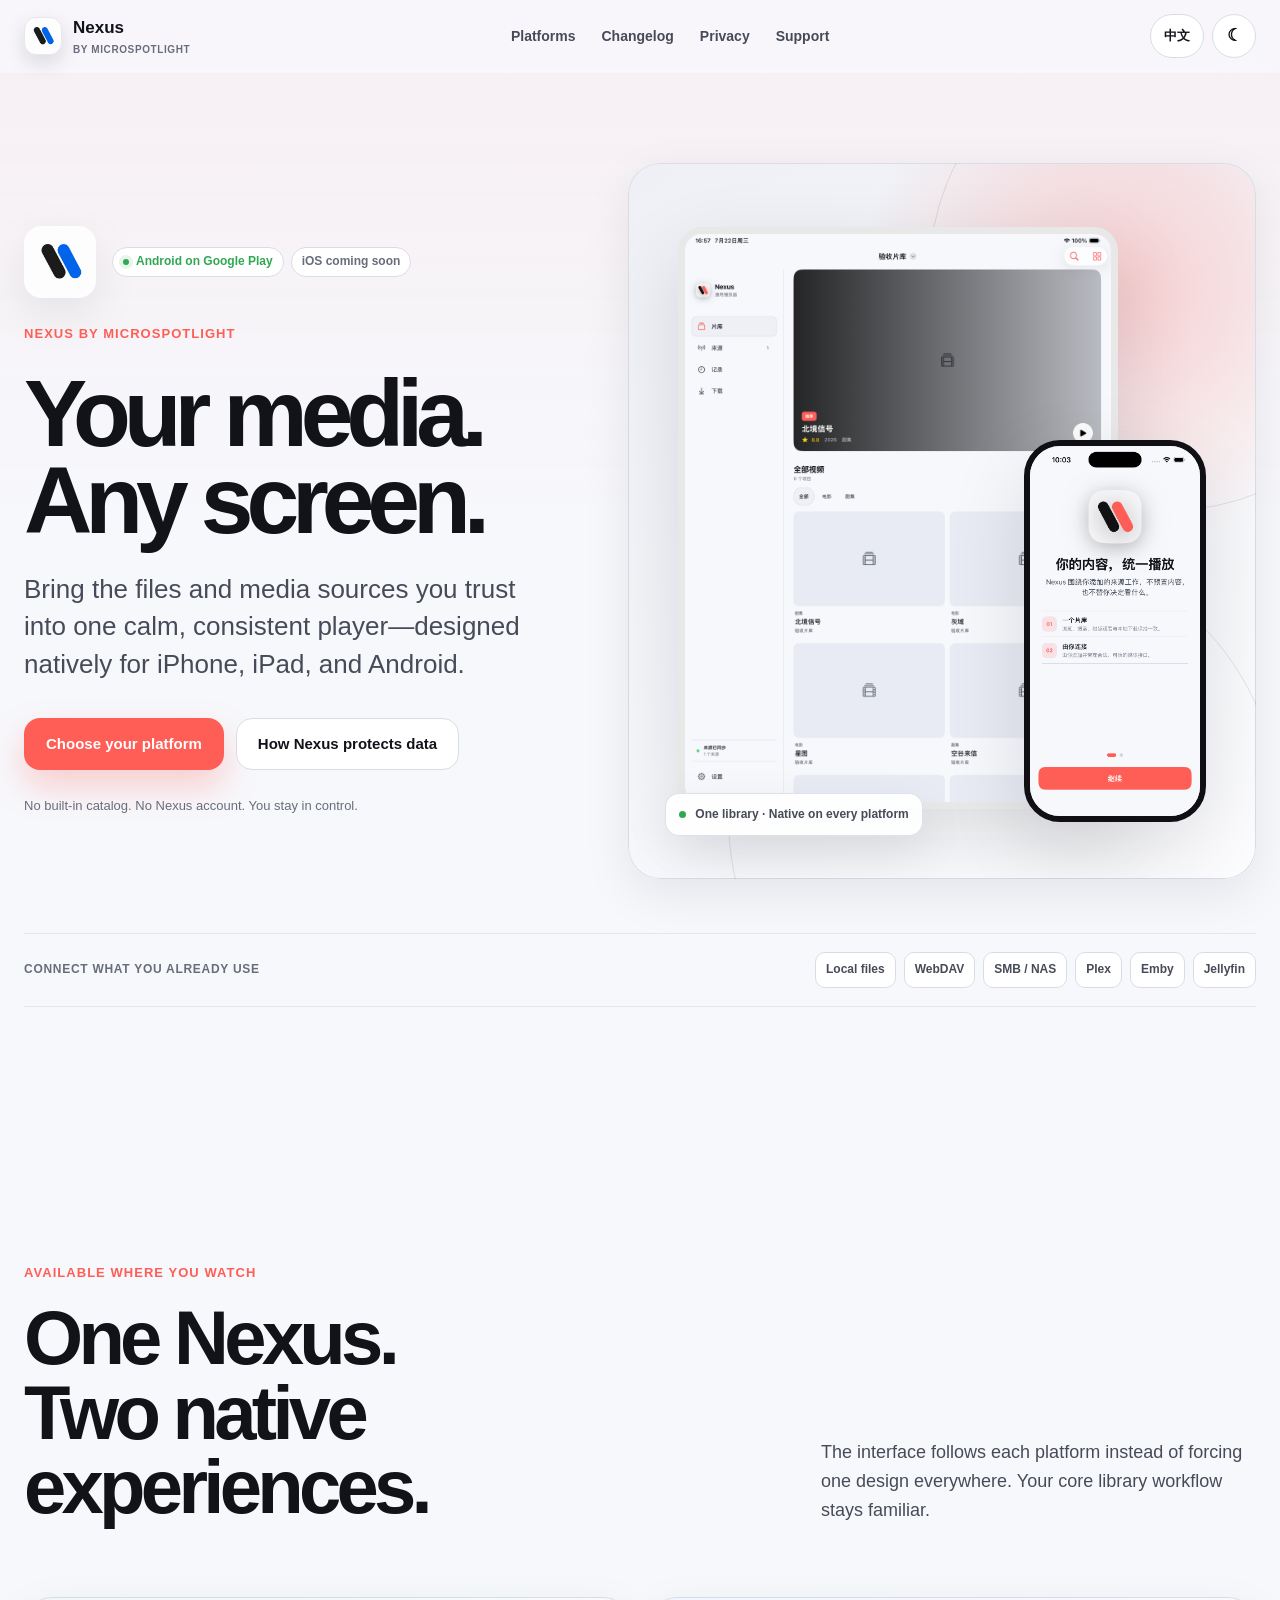
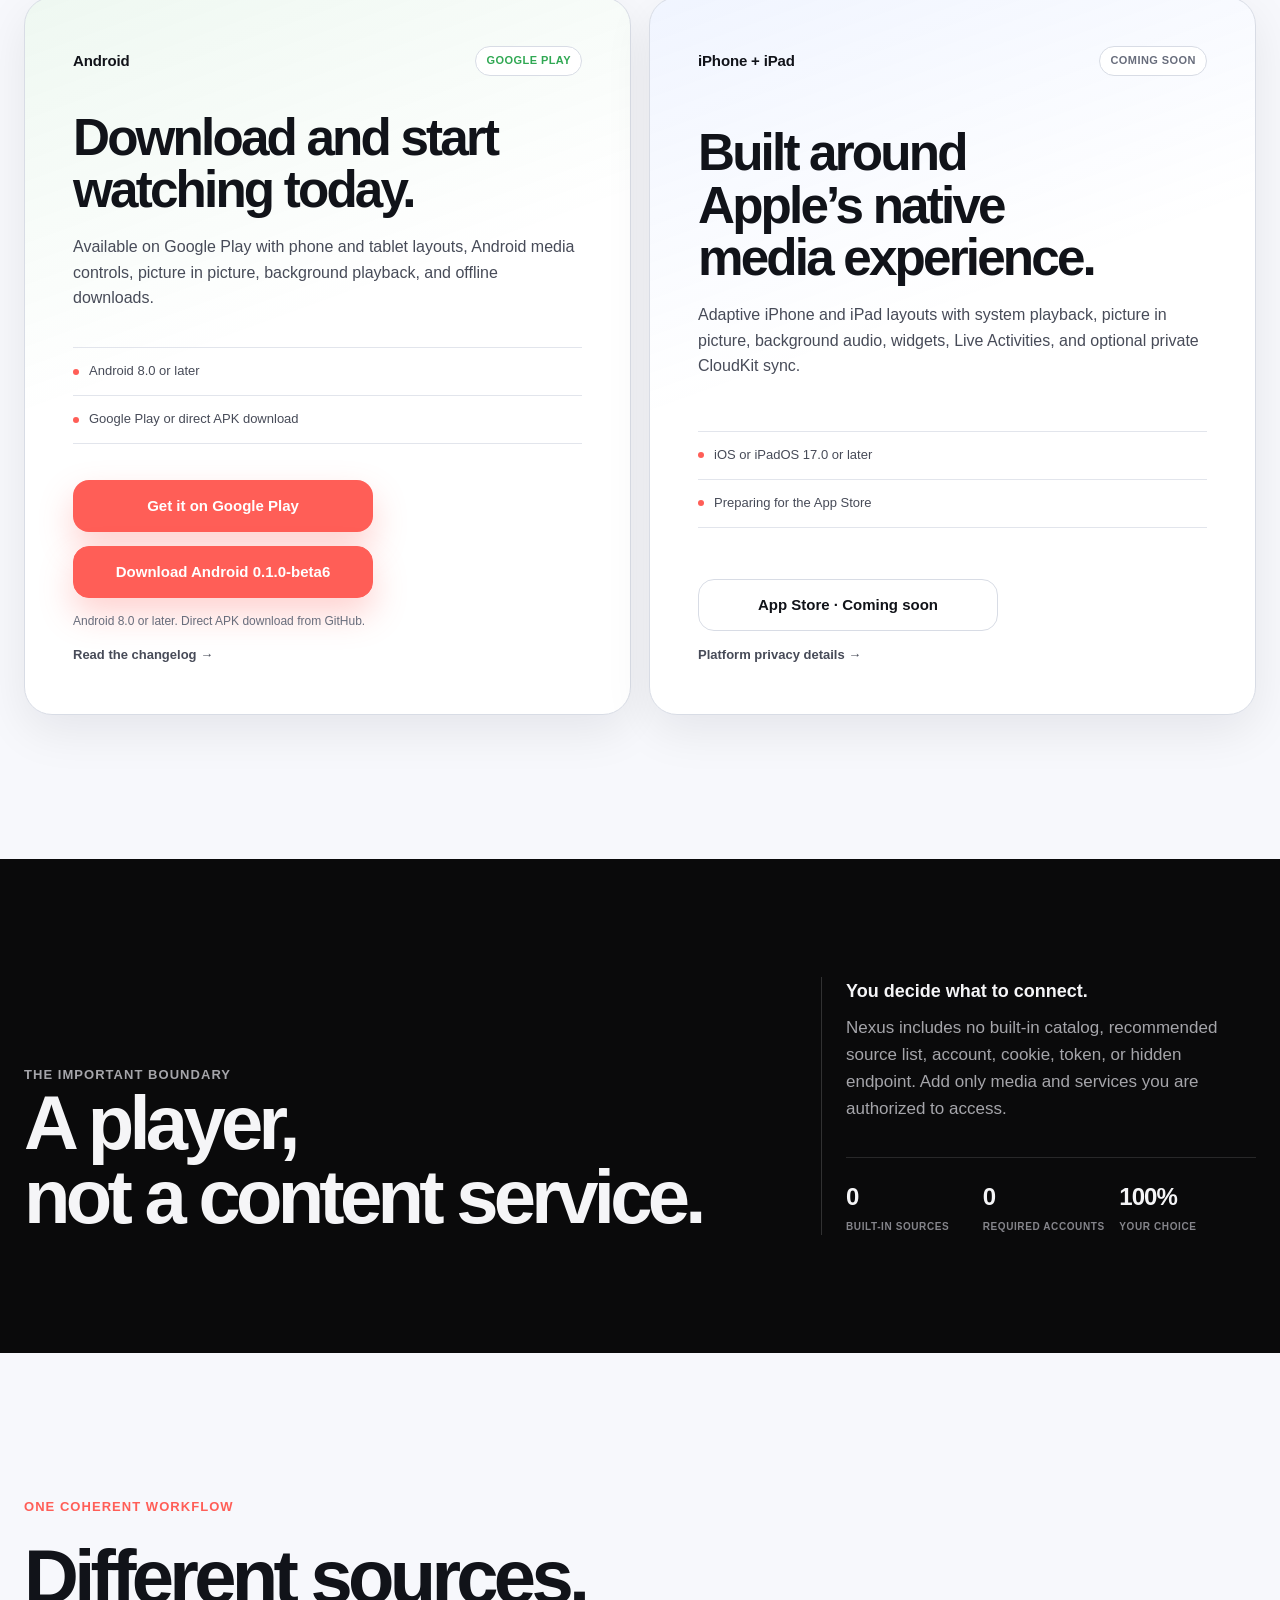
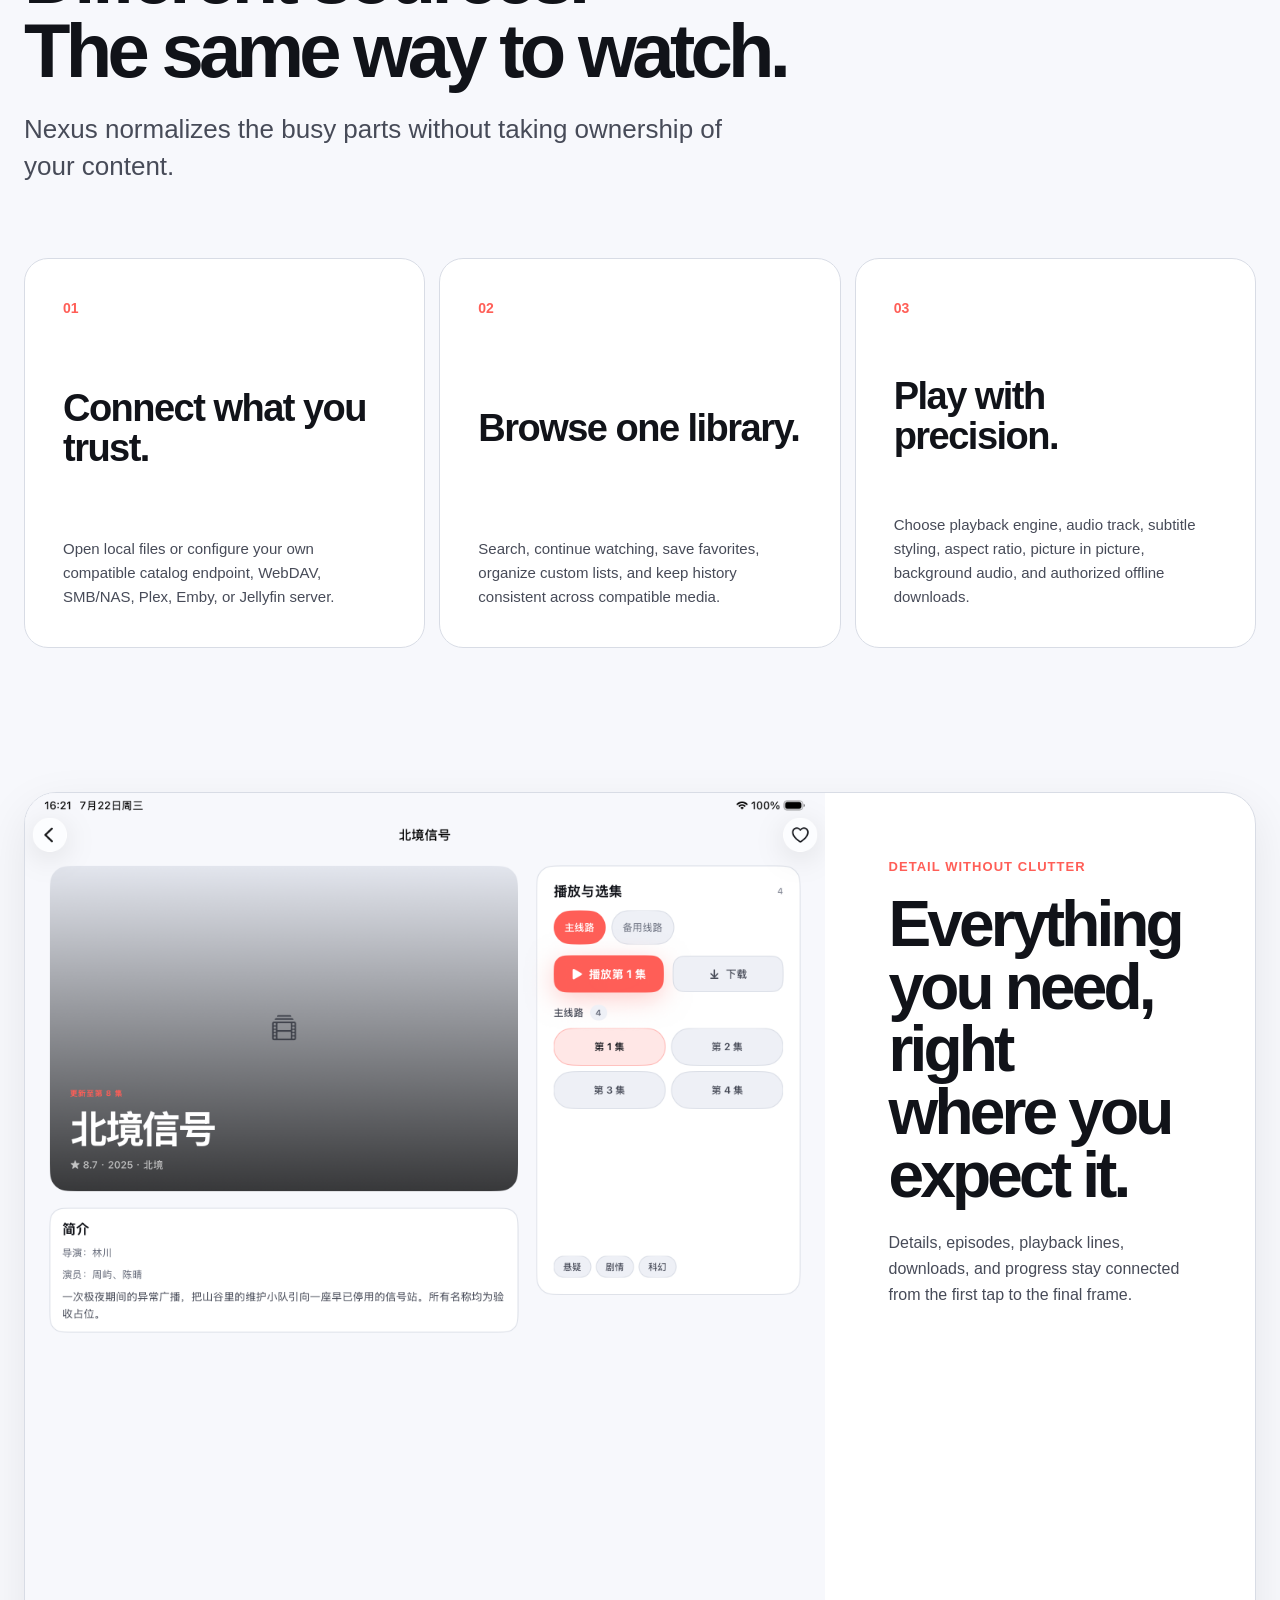
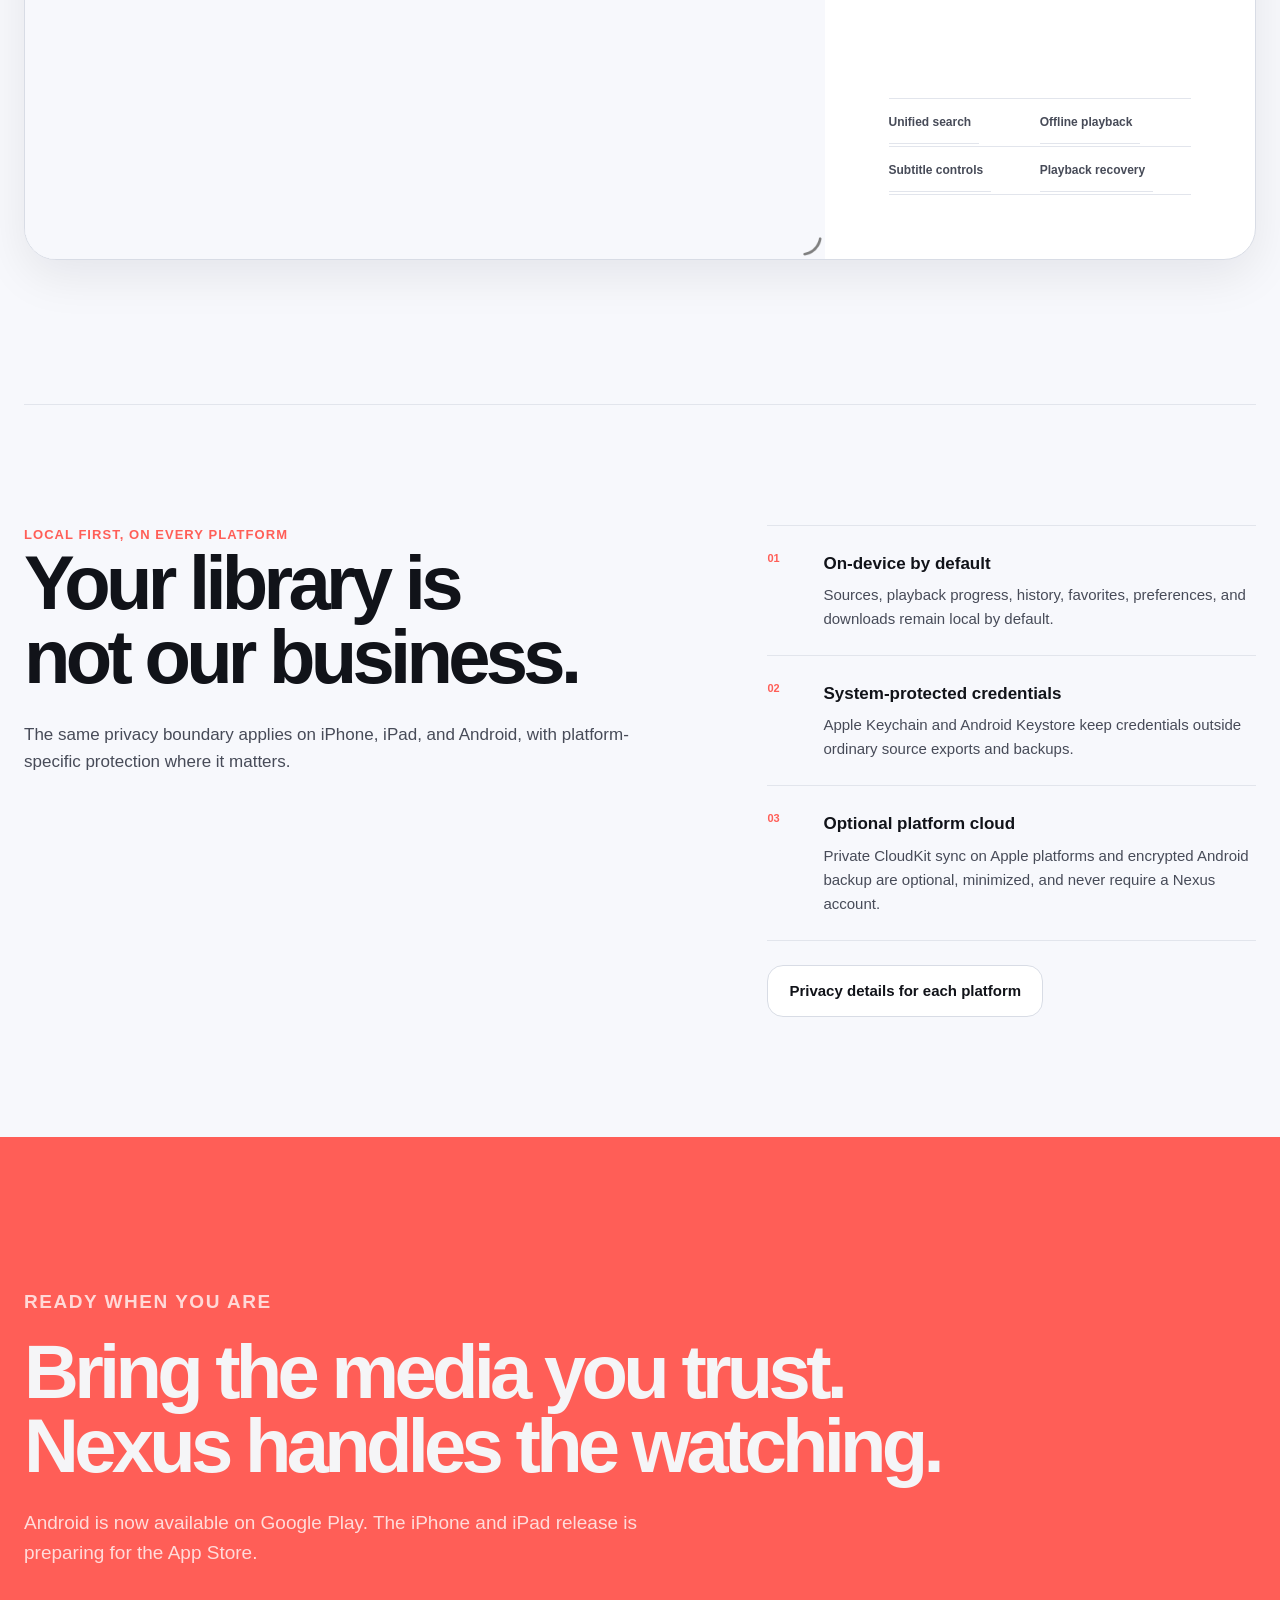
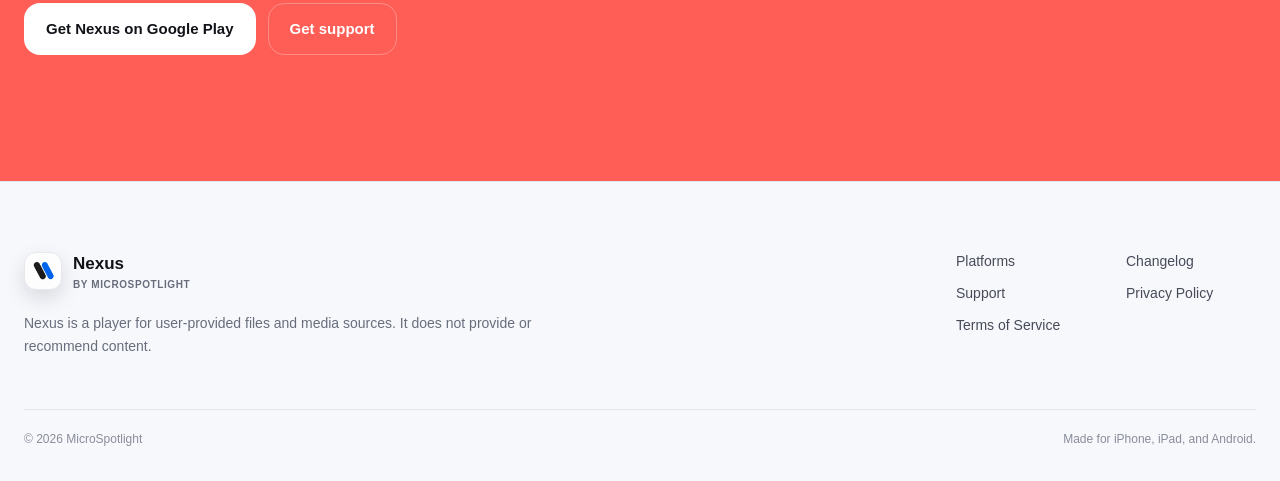
==== commit 94c45ad0: "feat: publish Android Google Play availability" ====
--- a/index.html
+++ b/index.html
@@ -51,7 +51,7 @@
                 <img class="hero-icon hero-icon-dark" src="./assets/nexus-app-icon-dark.png" width="1024" height="1024" alt="" aria-hidden="true" />
               </picture>
               <div class="availability-stack" aria-label="Platform availability">
-                <span class="availability-badge is-live"><span data-lang="en">Android beta available</span><span data-lang="zh">Android 公测已开放</span></span>
+                <span class="availability-badge is-live"><span data-lang="en">Android on Google Play</span><span data-lang="zh">Android 已上架 Google Play</span></span>
                 <span class="availability-badge"><span data-lang="en">iOS coming soon</span><span data-lang="zh">iOS 即将推出</span></span>
               </div>
             </div>
@@ -101,17 +101,18 @@
           <article class="platform-card android-card" data-reveal>
             <div class="platform-card-top">
               <span class="platform-wordmark">Android</span>
-              <span class="platform-state is-live"><span data-lang="en">Public beta</span><span data-lang="zh">公开测试</span></span>
+              <span class="platform-state is-live"><span data-lang="en">Google Play</span><span data-lang="zh">Google Play</span></span>
             </div>
             <div>
               <h3><span data-lang="en">Download and start watching today.</span><span data-lang="zh">现在下载，开始观看。</span></h3>
-              <p><span data-lang="en">A signed APK with phone and tablet layouts, Android media controls, picture in picture, background playback, and offline downloads.</span><span data-lang="zh">签名 APK 支持手机与平板布局、Android 媒体控制、画中画、后台播放和离线下载。</span></p>
+              <p><span data-lang="en">Available on Google Play with phone and tablet layouts, Android media controls, picture in picture, background playback, and offline downloads.</span><span data-lang="zh">现已上架 Google Play，支持手机与平板布局、Android 媒体控制、画中画、后台播放和离线下载。</span></p>
             </div>
             <ul class="platform-meta">
               <li><span data-lang="en">Android 8.0 or later</span><span data-lang="zh">Android 8.0 或更高版本</span></li>
-              <li><span data-lang="en">Direct download from GitHub</span><span data-lang="zh">通过 GitHub 直接下载</span></li>
+              <li><span data-lang="en">Google Play or direct APK download</span><span data-lang="zh">可通过 Google Play 或直接下载 APK</span></li>
             </ul>
             <div class="platform-card-actions" id="android-download">
+              <a class="button primary" href="https://play.google.com/store/apps/details?id=team.MicroSpotlight.Nexus" target="_blank" rel="noreferrer"><span data-lang="en">Get it on Google Play</span><span data-lang="zh">前往 Google Play 下载</span></a>
               <!-- android-download:start -->
               <a class="button secondary" data-android-download data-download-state="available" href="https://github.com/MicroSpotlight/nexus-website/releases/download/android-v0.1.0-beta6/Nexus-Android.apk"><span data-lang="en">Download Android 0.1.0-beta6</span><span data-lang="zh">Android 0.1.0-beta6 下载</span></a>
               <span class="hero-note" data-android-download-note><span data-lang="en">Android 8.0 or later. Direct APK download from GitHub.</span><span data-lang="zh">需要 Android 8.0 或更高版本，通过 GitHub 直接下载 APK。</span></span>
@@ -233,9 +234,9 @@
         <div class="page-shell" data-reveal>
           <p class="eyebrow"><span data-lang="en">Ready when you are</span><span data-lang="zh">准备好，就开始</span></p>
           <h2 class="section-title"><span data-lang="en">Bring the media you trust. Nexus handles the watching.</span><span data-lang="zh">带上你信任的内容，<br />把观看交给 Nexus。</span></h2>
-          <p><span data-lang="en">Android is available in public beta. The iPhone and iPad release is preparing for the App Store.</span><span data-lang="zh">Android 公开测试版现已开放；iPhone 与 iPad 版本正在准备 App Store 上架。</span></p>
+          <p><span data-lang="en">Android is now available on Google Play. The iPhone and iPad release is preparing for the App Store.</span><span data-lang="zh">Android 现已上架 Google Play；iPhone 与 iPad 版本正在准备 App Store 上架。</span></p>
           <div class="button-row">
-            <a class="button primary" href="#android-download"><span data-lang="en">Get Nexus for Android</span><span data-lang="zh">获取 Android 版 Nexus</span></a>
+            <a class="button primary" href="https://play.google.com/store/apps/details?id=team.MicroSpotlight.Nexus" target="_blank" rel="noreferrer"><span data-lang="en">Get Nexus on Google Play</span><span data-lang="zh">前往 Google Play 获取 Nexus</span></a>
             <a class="button secondary" href="./support/"><span data-lang="en">Get support</span><span data-lang="zh">获取技术支持</span></a>
           </div>
         </div>
